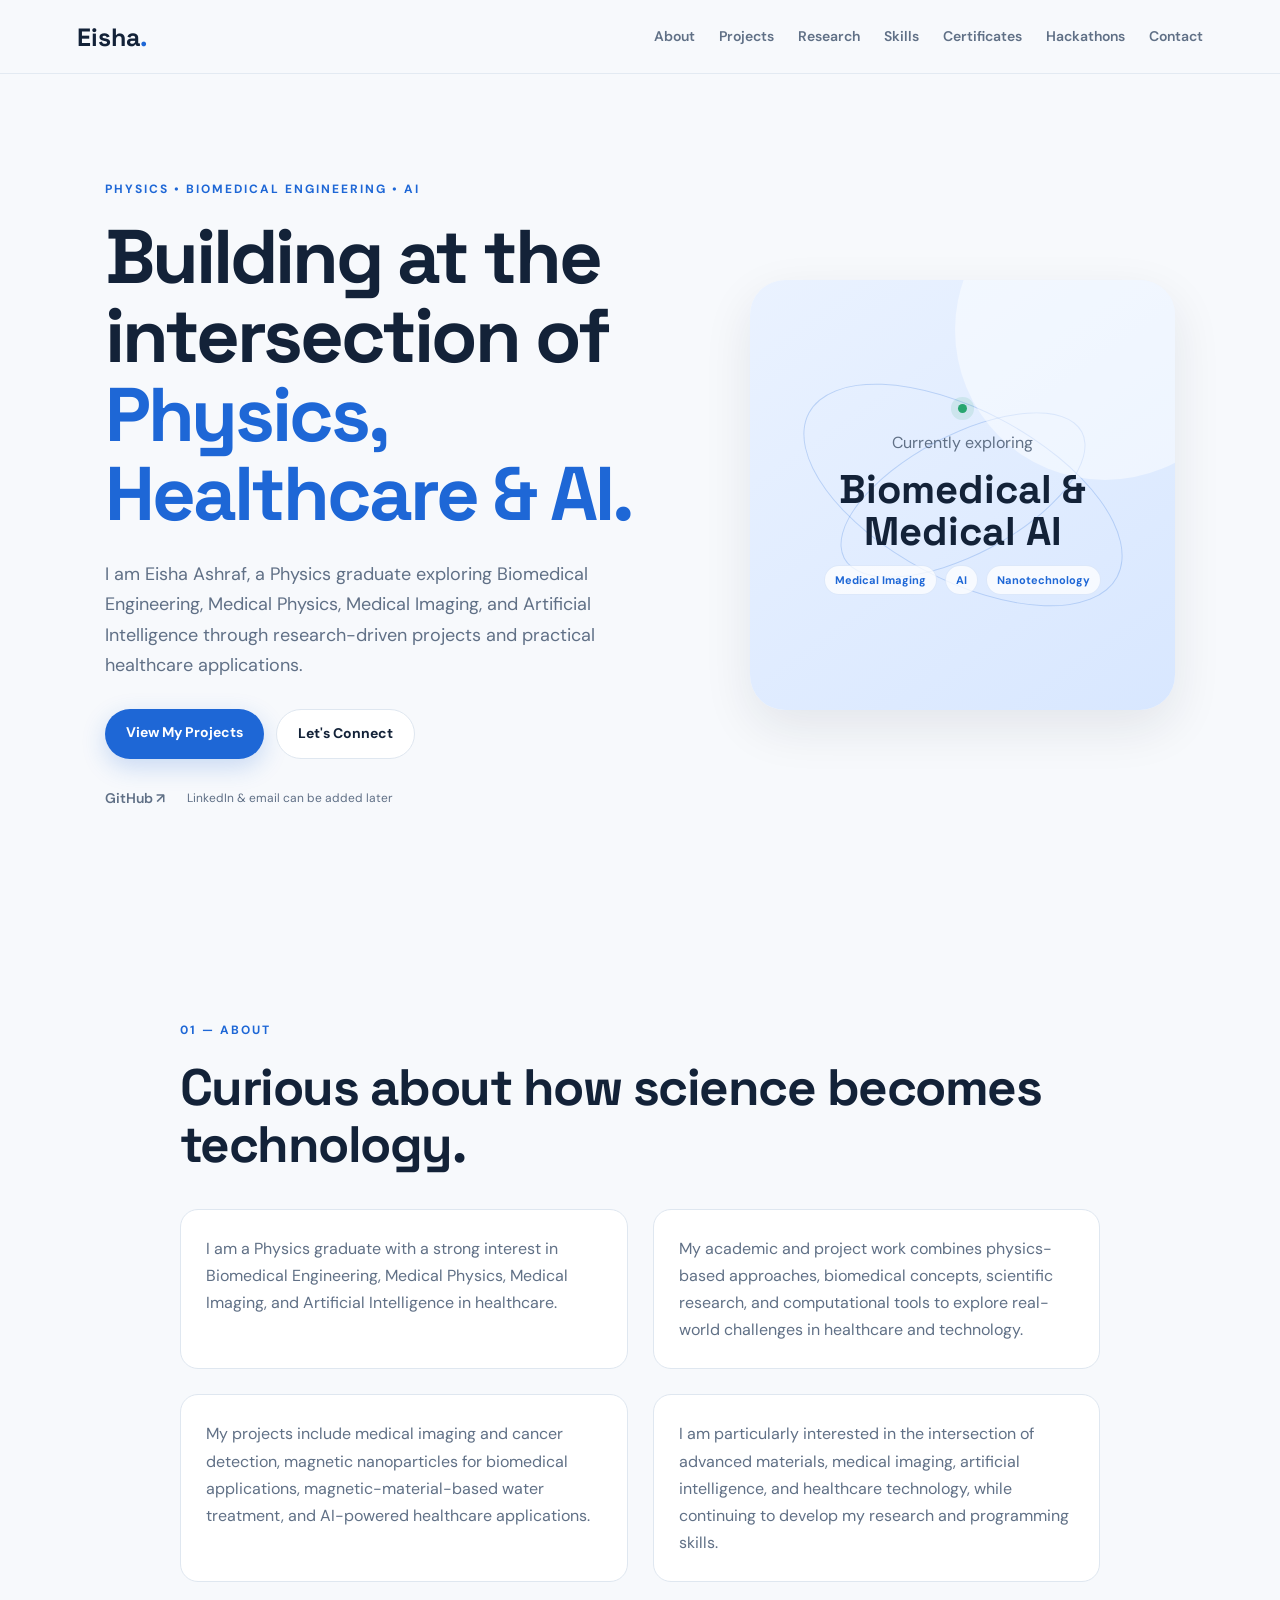
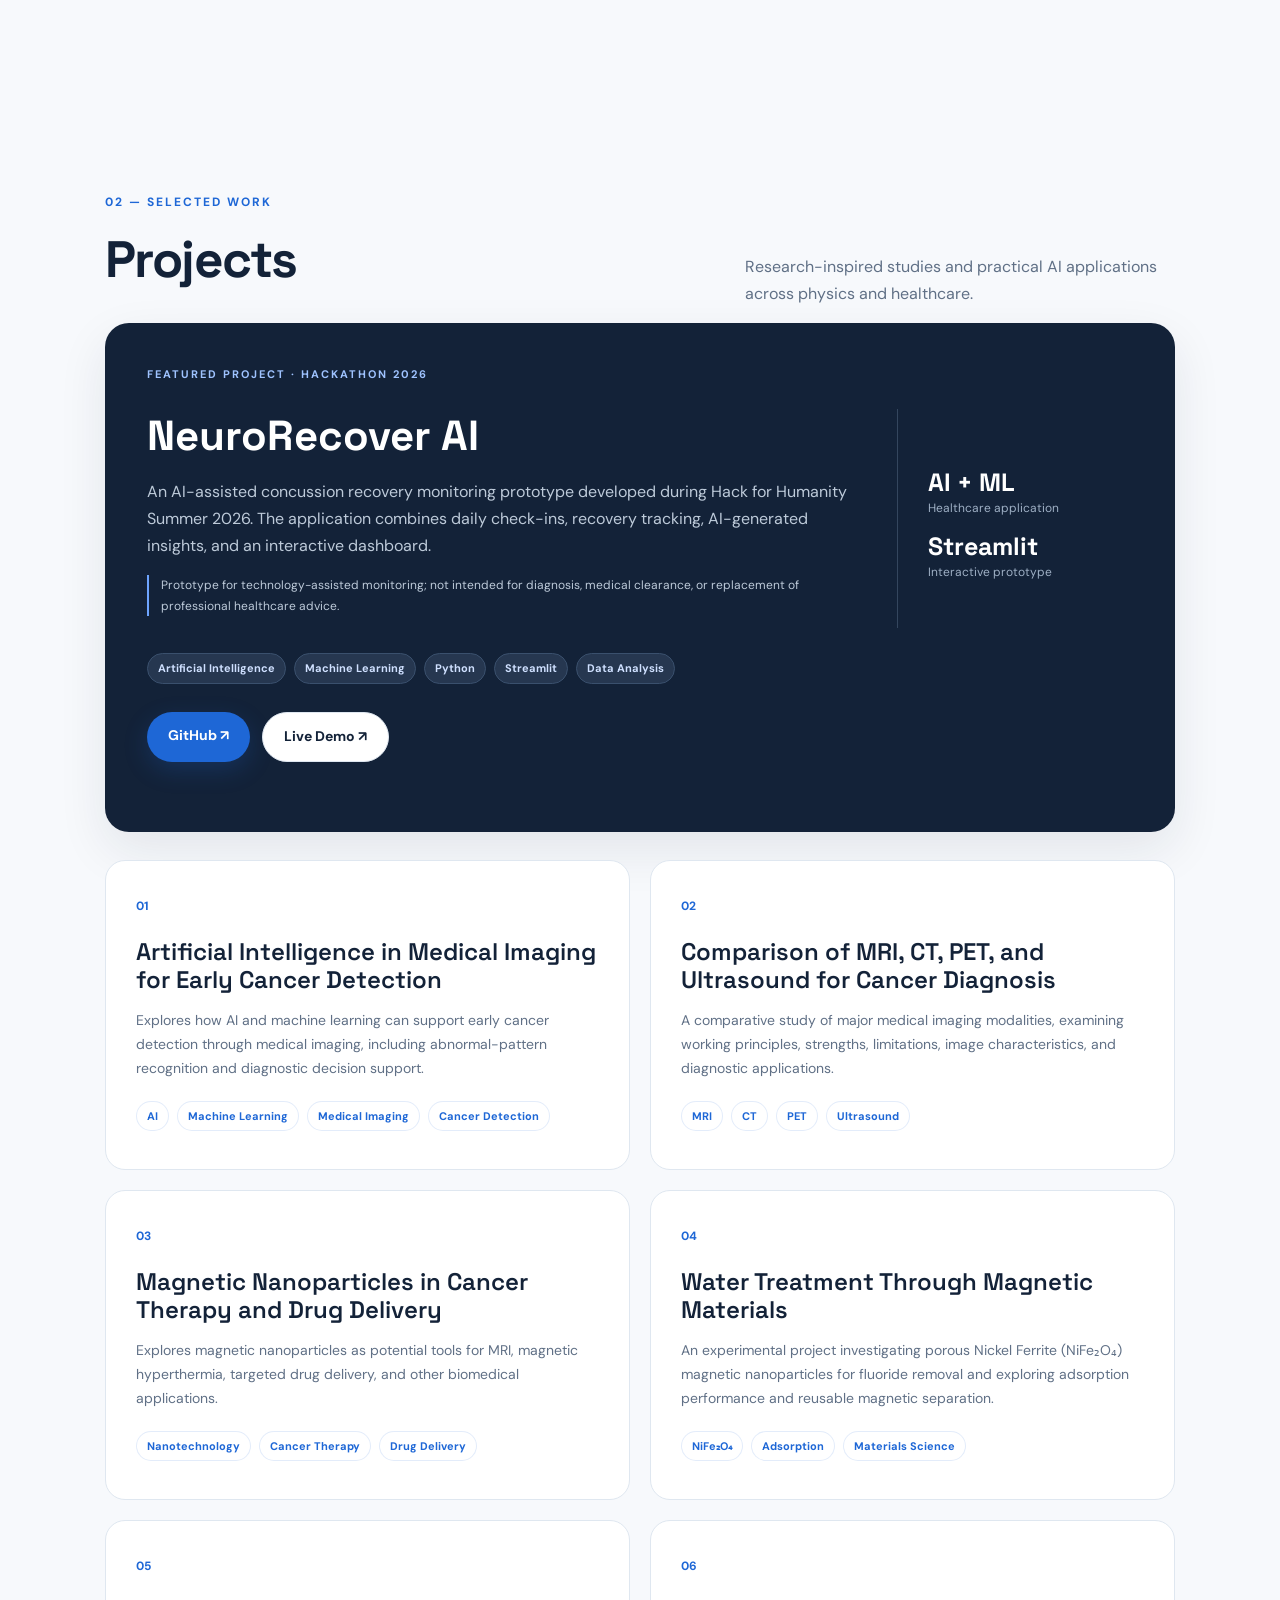
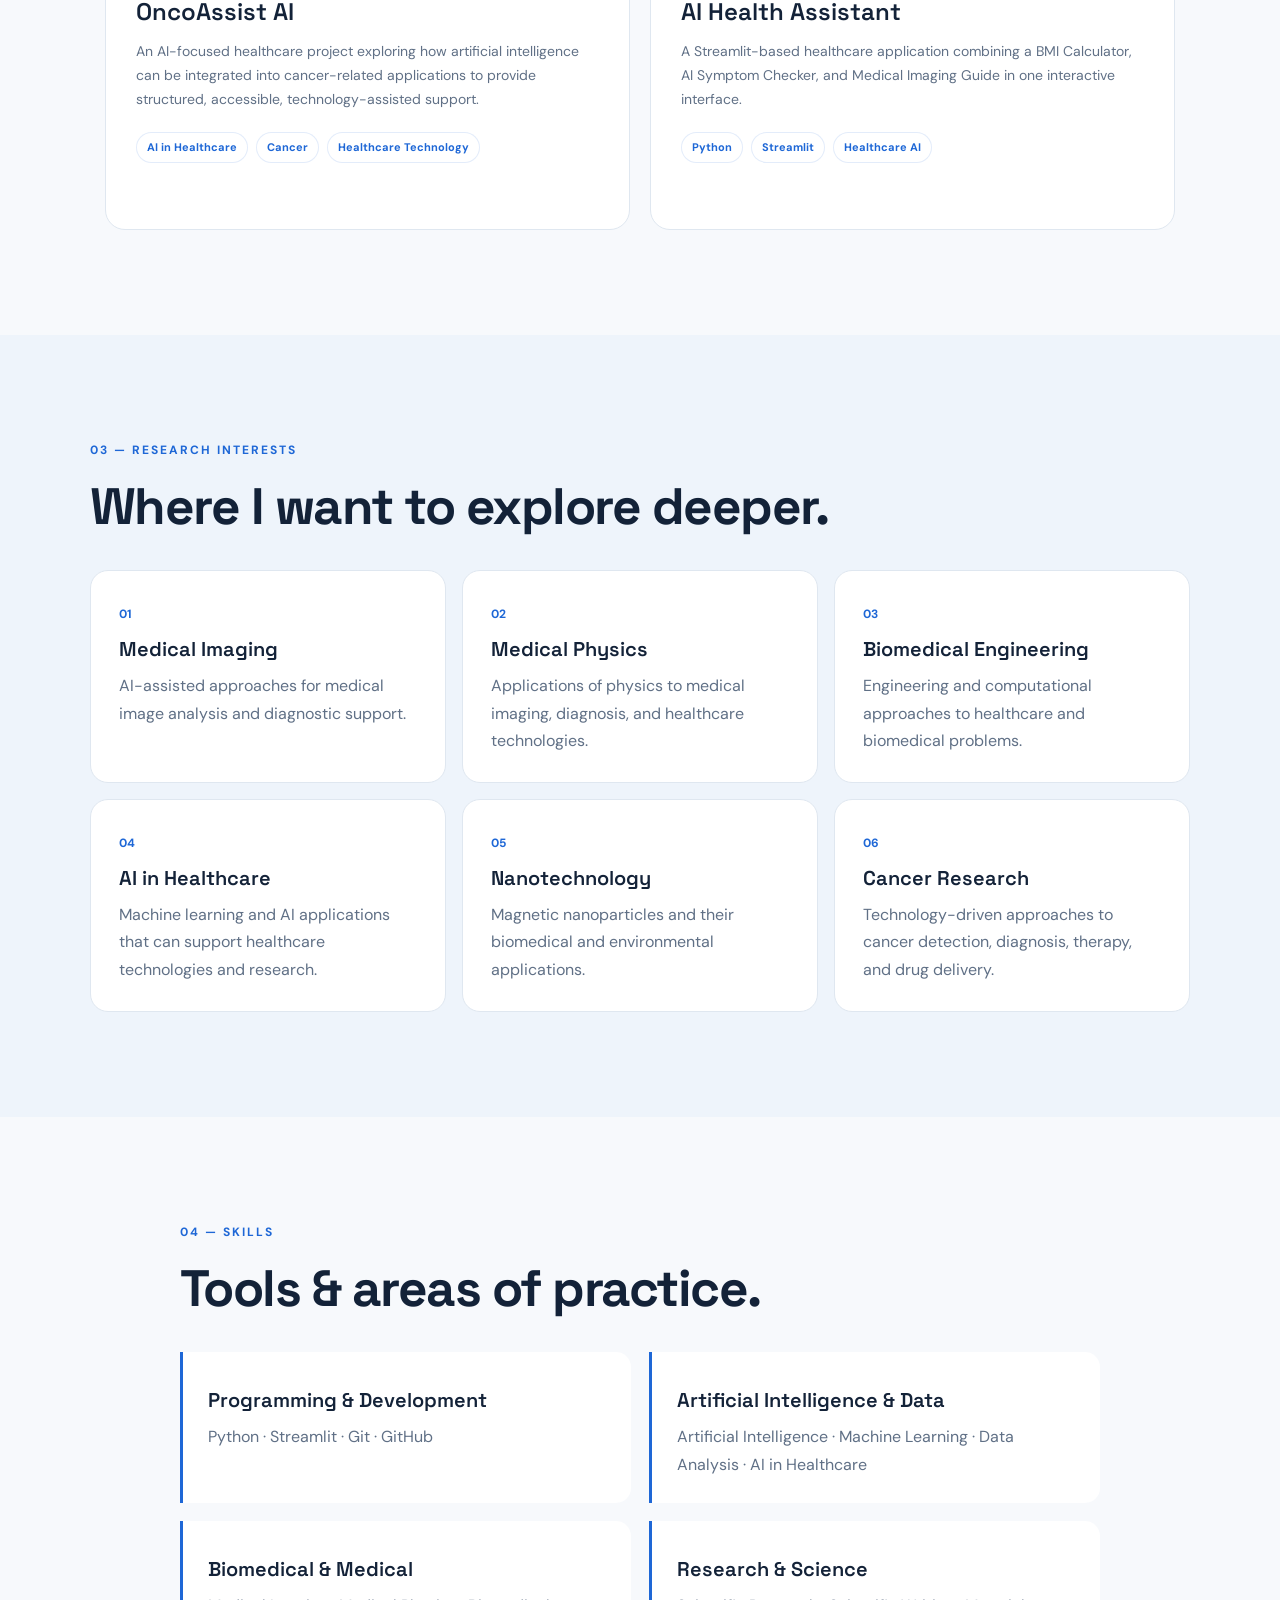
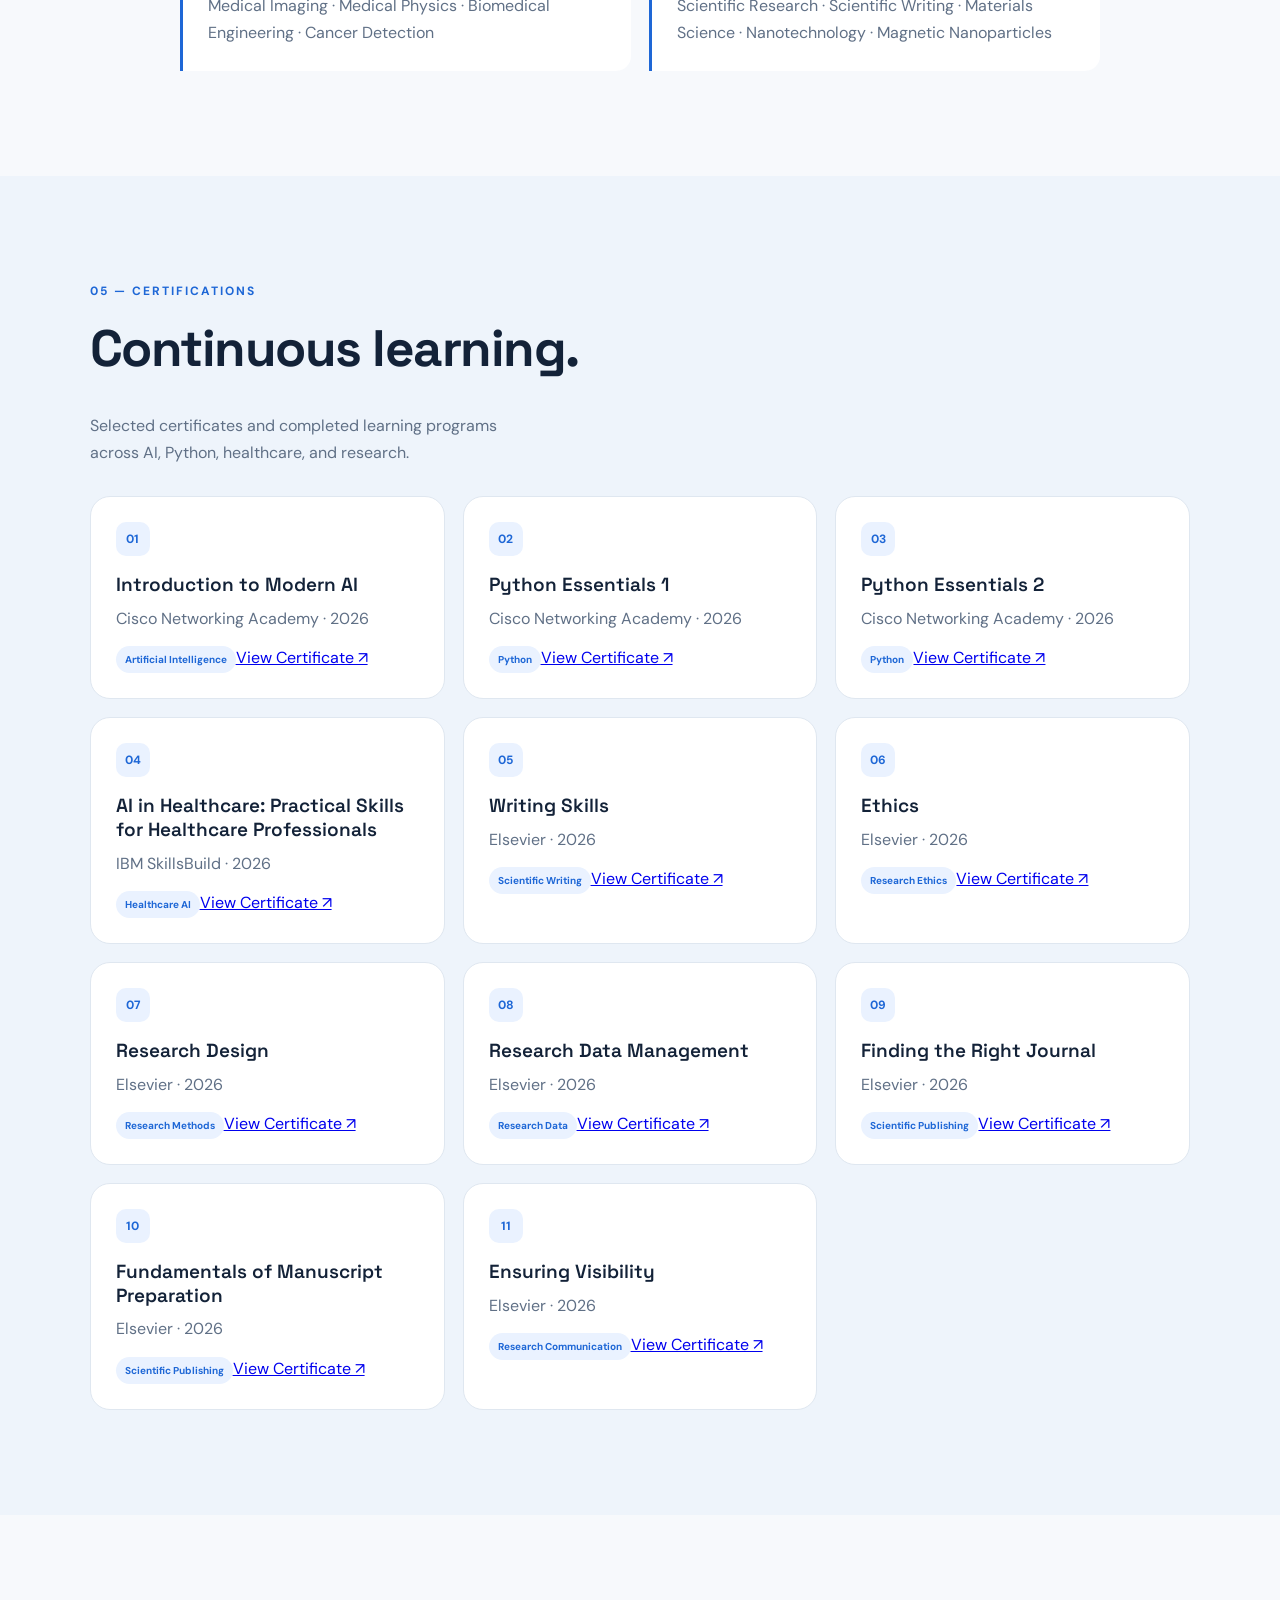
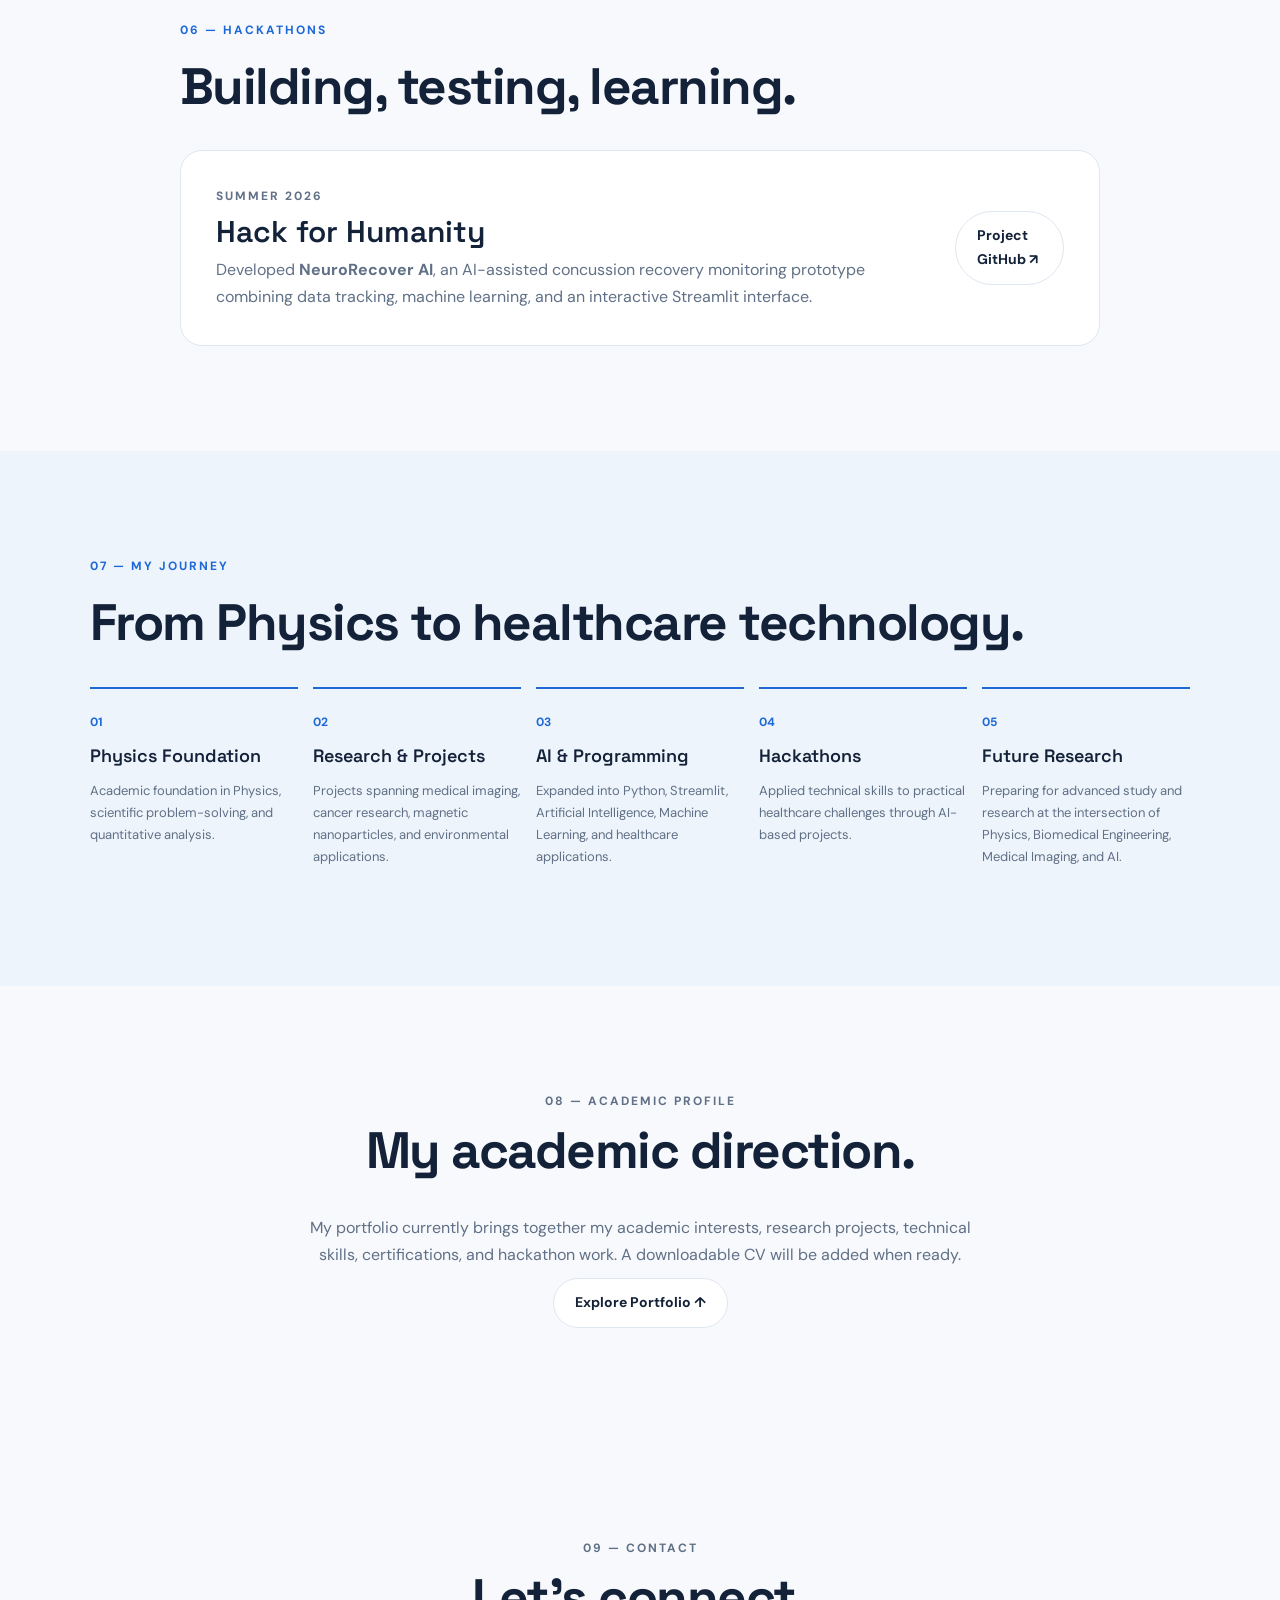
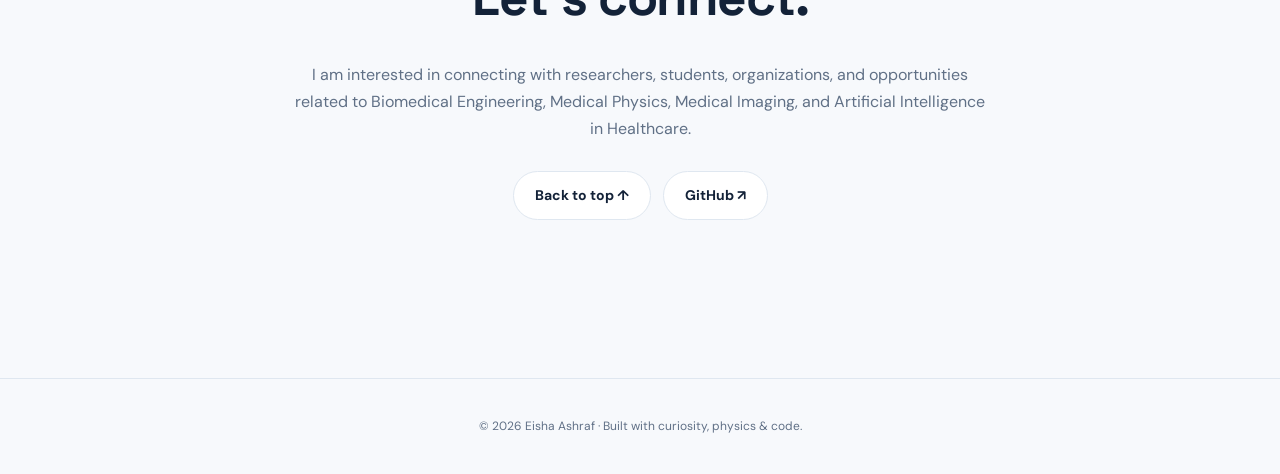
==== index.html @ e18becbf "Connect certificate cards to uploaded files" ====
<!DOCTYPE html>
<html lang="en">
<head>
<meta charset="UTF-8"><meta name="viewport" content="width=device-width, initial-scale=1.0">
<meta name="description" content="Eisha Ashraf — Physics graduate exploring Biomedical Engineering, Medical Physics, Medical Imaging, and Artificial Intelligence in healthcare.">
<meta name="theme-color" content="#132238"><title>Eisha Ashraf | Biomedical & Medical AI Portfolio</title><link rel="stylesheet" href="style.css">
</head>
<body>
<header class="navbar"><a class="logo" href="#home">Eisha<span>.</span></a><button class="menu-toggle" aria-label="Open navigation" aria-expanded="false">☰</button><nav class="nav-links" aria-label="Primary navigation"><a href="#about">About</a><a href="#projects">Projects</a><a href="#research">Research</a><a href="#skills">Skills</a><a href="#certificates">Certificates</a><a href="#hackathons">Hackathons</a><a href="#contact">Contact</a></nav></header>
<main>
<section id="home" class="hero section"><div class="hero-copy"><p class="eyebrow">PHYSICS • BIOMEDICAL ENGINEERING • AI</p><h1>Building at the intersection of <span>Physics, Healthcare & AI.</span></h1><p class="hero-text">I am Eisha Ashraf, a Physics graduate exploring Biomedical Engineering, Medical Physics, Medical Imaging, and Artificial Intelligence through research-driven projects and practical healthcare applications.</p><div class="button-row"><a class="button primary" href="#projects">View My Projects</a><a class="button secondary" href="#contact">Let's Connect</a></div><div class="social-row"><a href="https://github.com/eishaashraf" target="_blank" rel="noopener">GitHub ↗</a><span class="muted-note">LinkedIn & email can be added later</span></div></div><div class="hero-card"><div class="orbital orbital-one"></div><div class="orbital orbital-two"></div><div class="hero-card-content"><span class="status-dot"></span><p>Currently exploring</p><h3>Biomedical &<br>Medical AI</h3><div class="mini-tags"><span>Medical Imaging</span><span>AI</span><span>Nanotechnology</span></div></div></div></section>
<section id="about" class="section narrow-section"><p class="eyebrow">01 — ABOUT</p><h2>Curious about how science becomes technology.</h2><div class="about-grid"><p>I am a Physics graduate with a strong interest in Biomedical Engineering, Medical Physics, Medical Imaging, and Artificial Intelligence in healthcare.</p><p>My academic and project work combines physics-based approaches, biomedical concepts, scientific research, and computational tools to explore real-world challenges in healthcare and technology.</p><p>My projects include medical imaging and cancer detection, magnetic nanoparticles for biomedical applications, magnetic-material-based water treatment, and AI-powered healthcare applications.</p><p>I am particularly interested in the intersection of advanced materials, medical imaging, artificial intelligence, and healthcare technology, while continuing to develop my research and programming skills.</p></div></section>
<section id="projects" class="section"><div class="section-heading"><div><p class="eyebrow">02 — SELECTED WORK</p><h2>Projects</h2></div><p>Research-inspired studies and practical AI applications across physics and healthcare.</p></div>
<article class="featured-project"><div class="featured-label">FEATURED PROJECT · HACKATHON 2026</div><div class="featured-grid"><div><h3>NeuroRecover AI</h3><p>An AI-assisted concussion recovery monitoring prototype developed during Hack for Humanity Summer 2026. The application combines daily check-ins, recovery tracking, AI-generated insights, and an interactive dashboard.</p><p class="disclaimer">Prototype for technology-assisted monitoring; not intended for diagnosis, medical clearance, or replacement of professional healthcare advice.</p></div><div class="feature-stat"><strong>AI + ML</strong><span>Healthcare application</span><strong>Streamlit</strong><span>Interactive prototype</span></div></div><div class="tags"><span>Artificial Intelligence</span><span>Machine Learning</span><span>Python</span><span>Streamlit</span><span>Data Analysis</span></div><div class="button-row"><a class="button primary" href="https://github.com/eishaashraf/NeuroRecover-AI" target="_blank" rel="noopener">GitHub ↗</a><a class="button secondary" href="https://neurorecover-ai-tm23ruowjot5bwmtzcaod6.streamlit.app/" target="_blank" rel="noopener">Live Demo ↗</a></div></article>
<div class="project-grid"><article class="project-card"><span class="project-number">01</span><h3>Artificial Intelligence in Medical Imaging for Early Cancer Detection</h3><p>Explores how AI and machine learning can support early cancer detection through medical imaging, including abnormal-pattern recognition and diagnostic decision support.</p><div class="tags"><span>AI</span><span>Machine Learning</span><span>Medical Imaging</span><span>Cancer Detection</span></div></article><article class="project-card"><span class="project-number">02</span><h3>Comparison of MRI, CT, PET, and Ultrasound for Cancer Diagnosis</h3><p>A comparative study of major medical imaging modalities, examining working principles, strengths, limitations, image characteristics, and diagnostic applications.</p><div class="tags"><span>MRI</span><span>CT</span><span>PET</span><span>Ultrasound</span></div></article><article class="project-card"><span class="project-number">03</span><h3>Magnetic Nanoparticles in Cancer Therapy and Drug Delivery</h3><p>Explores magnetic nanoparticles as potential tools for MRI, magnetic hyperthermia, targeted drug delivery, and other biomedical applications.</p><div class="tags"><span>Nanotechnology</span><span>Cancer Therapy</span><span>Drug Delivery</span></div></article><article class="project-card"><span class="project-number">04</span><h3>Water Treatment Through Magnetic Materials</h3><p>An experimental project investigating porous Nickel Ferrite (NiFe₂O₄) magnetic nanoparticles for fluoride removal and exploring adsorption performance and reusable magnetic separation.</p><div class="tags"><span>NiFe₂O₄</span><span>Adsorption</span><span>Materials Science</span></div></article><article class="project-card"><span class="project-number">05</span><h3>OncoAssist AI</h3><p>An AI-focused healthcare project exploring how artificial intelligence can be integrated into cancer-related applications to provide structured, accessible, technology-assisted support.</p><div class="tags"><span>AI in Healthcare</span><span>Cancer</span><span>Healthcare Technology</span></div></article><article class="project-card"><span class="project-number">06</span><h3>AI Health Assistant</h3><p>A Streamlit-based healthcare application combining a BMI Calculator, AI Symptom Checker, and Medical Imaging Guide in one interactive interface.</p><div class="tags"><span>Python</span><span>Streamlit</span><span>Healthcare AI</span></div></article></div></section>
<section id="research" class="section tinted"><p class="eyebrow">03 — RESEARCH INTERESTS</p><h2>Where I want to explore deeper.</h2><div class="interest-grid"><article><span>01</span><h3>Medical Imaging</h3><p>AI-assisted approaches for medical image analysis and diagnostic support.</p></article><article><span>02</span><h3>Medical Physics</h3><p>Applications of physics to medical imaging, diagnosis, and healthcare technologies.</p></article><article><span>03</span><h3>Biomedical Engineering</h3><p>Engineering and computational approaches to healthcare and biomedical problems.</p></article><article><span>04</span><h3>AI in Healthcare</h3><p>Machine learning and AI applications that can support healthcare technologies and research.</p></article><article><span>05</span><h3>Nanotechnology</h3><p>Magnetic nanoparticles and their biomedical and environmental applications.</p></article><article><span>06</span><h3>Cancer Research</h3><p>Technology-driven approaches to cancer detection, diagnosis, therapy, and drug delivery.</p></article></div></section>
<section id="skills" class="section narrow-section"><p class="eyebrow">04 — SKILLS</p><h2>Tools & areas of practice.</h2><div class="skills-grid"><div><h3>Programming & Development</h3><p>Python · Streamlit · Git · GitHub</p></div><div><h3>Artificial Intelligence & Data</h3><p>Artificial Intelligence · Machine Learning · Data Analysis · AI in Healthcare</p></div><div><h3>Biomedical & Medical</h3><p>Medical Imaging · Medical Physics · Biomedical Engineering · Cancer Detection</p></div><div><h3>Research & Science</h3><p>Scientific Research · Scientific Writing · Materials Science · Nanotechnology · Magnetic Nanoparticles</p></div></div></section>
<section id="certificates" class="section tinted"><p class="eyebrow">05 — CERTIFICATIONS</p><h2>Continuous learning.</h2><p class="section-intro">Selected certificates and completed learning programs across AI, Python, healthcare, and research.</p><div class="certificate-grid">
<article class="certificate-card"><span>01</span><h3>Introduction to Modern AI</h3><p>Cisco Networking Academy · 2026</p><small>Artificial Intelligence</small><a href="assets/certificates/assets/Introduction_to_Modern_AI_certificate_eisha-ashraf86-gmail-com_1ac4b35b-424c-43c1-b8c2-8f8c6375bed8.pdf" target="_blank" rel="noopener">View Certificate ↗</a></article>
<article class="certificate-card"><span>02</span><h3>Python Essentials 1</h3><p>Cisco Networking Academy · 2026</p><small>Python</small><a href="assets/certificates/assets/Python_Essentials_1_certificate_eisha-ashraf86-gmail-com_176e4cef-7fd2-40ce-9b94-4b902374708e.pdf" target="_blank" rel="noopener">View Certificate ↗</a></article>
<article class="certificate-card"><span>03</span><h3>Python Essentials 2</h3><p>Cisco Networking Academy · 2026</p><small>Python</small><a href="assets/certificates/assets/Python_Essentials_2_certificate_eisha-ashraf86-gmail-com_858a5238-162e-4578-baeb-36b8ed1f0649.pdf" target="_blank" rel="noopener">View Certificate ↗</a></article>
<article class="certificate-card"><span>04</span><h3>AI in Healthcare: Practical Skills for Healthcare Professionals</h3><p>IBM SkillsBuild · 2026</p><small>Healthcare AI</small><a href="assets/certificates/assets/Completion%20Certificate%20_%20SkillsBuild.pdf" target="_blank" rel="noopener">View Certificate ↗</a></article>
<article class="certificate-card"><span>05</span><h3>Writing Skills</h3><p>Elsevier · 2026</p><small>Scientific Writing</small><a href="assets/certificates/assets/writing-skills-certificate.pdf" target="_blank" rel="noopener">View Certificate ↗</a></article>
<article class="certificate-card"><span>06</span><h3>Ethics</h3><p>Elsevier · 2026</p><small>Research Ethics</small><a href="assets/certificates/assets/ethics-certificate.pdf" target="_blank" rel="noopener">View Certificate ↗</a></article>
<article class="certificate-card"><span>07</span><h3>Research Design</h3><p>Elsevier · 2026</p><small>Research Methods</small><a href="assets/certificates/assets/research-design-certificate.pdf" target="_blank" rel="noopener">View Certificate ↗</a></article>
<article class="certificate-card"><span>08</span><h3>Research Data Management</h3><p>Elsevier · 2026</p><small>Research Data</small><a href="assets/certificates/assets/research-data-management-certificate.pdf" target="_blank" rel="noopener">View Certificate ↗</a></article>
<article class="certificate-card"><span>09</span><h3>Finding the Right Journal</h3><p>Elsevier · 2026</p><small>Scientific Publishing</small><a href="assets/certificates/assets/finding-right-journal-certificate.pdf" target="_blank" rel="noopener">View Certificate ↗</a></article>
<article class="certificate-card"><span>10</span><h3>Fundamentals of Manuscript Preparation</h3><p>Elsevier · 2026</p><small>Scientific Publishing</small><a href="assets/certificates/assets/fundamentals-manuscript-preparation-certificate%20(1).pdf" target="_blank" rel="noopener">View Certificate ↗</a></article>
<article class="certificate-card"><span>11</span><h3>Ensuring Visibility</h3><p>Elsevier · 2026</p><small>Research Communication</small><a href="assets/certificates/assets/ensuring-visibility-certificate.pdf" target="_blank" rel="noopener">View Certificate ↗</a></article>
</div></section>
<section id="hackathons" class="section narrow-section"><p class="eyebrow">06 — HACKATHONS</p><h2>Building, testing, learning.</h2><article class="hackathon-card"><div><p class="eyebrow">SUMMER 2026</p><h3>Hack for Humanity</h3><p>Developed <strong>NeuroRecover AI</strong>, an AI-assisted concussion recovery monitoring prototype combining data tracking, machine learning, and an interactive Streamlit interface.</p></div><a class="button secondary" href="https://github.com/eishaashraf/NeuroRecover-AI" target="_blank" rel="noopener">Project GitHub ↗</a></article></section>
<section id="journey" class="section tinted"><p class="eyebrow">07 — MY JOURNEY</p><h2>From Physics to healthcare technology.</h2><div class="timeline"><div><span>01</span><h3>Physics Foundation</h3><p>Academic foundation in Physics, scientific problem-solving, and quantitative analysis.</p></div><div><span>02</span><h3>Research & Projects</h3><p>Projects spanning medical imaging, cancer research, magnetic nanoparticles, and environmental applications.</p></div><div><span>03</span><h3>AI & Programming</h3><p>Expanded into Python, Streamlit, Artificial Intelligence, Machine Learning, and healthcare applications.</p></div><div><span>04</span><h3>Hackathons</h3><p>Applied technical skills to practical healthcare challenges through AI-based projects.</p></div><div><span>05</span><h3>Future Research</h3><p>Preparing for advanced study and research at the intersection of Physics, Biomedical Engineering, Medical Imaging, and AI.</p></div></div></section>
<section id="cv" class="section cv-section"><p class="eyebrow">08 — ACADEMIC PROFILE</p><h2>My academic direction.</h2><p>My portfolio currently brings together my academic interests, research projects, technical skills, certifications, and hackathon work. A downloadable CV will be added when ready.</p><a class="button secondary" href="#about">Explore Portfolio ↑</a></section>
<section id="contact" class="section contact-section"><p class="eyebrow">09 — CONTACT</p><h2>Let's connect.</h2><p>I am interested in connecting with researchers, students, organizations, and opportunities related to Biomedical Engineering, Medical Physics, Medical Imaging, and Artificial Intelligence in Healthcare.</p><div class="button-row"><a class="button secondary" href="#home">Back to top ↑</a><a class="button secondary" href="https://github.com/eishaashraf" target="_blank" rel="noopener">GitHub ↗</a></div></section>
</main><footer><p>© <span id="year">2026</span> Eisha Ashraf · Built with curiosity, physics & code.</p></footer><script src="script.js"></script>
</body></html>
---- style.css ----
@import url('https://fonts.googleapis.com/css2?family=DM+Sans:wght@400;500;600;700&family=Space+Grotesk:wght@400;500;600;700&display=swap');
:root{--bg:#f7f9fc;--surface:#fff;--ink:#132238;--muted:#607086;--line:#dfe7f0;--accent:#1e67d6;--accent-soft:#eaf2ff;--shadow:0 18px 50px rgba(19,34,56,.09);--radius:24px}*{box-sizing:border-box;scroll-behavior:smooth}html{scroll-padding-top:90px}body{margin:0;background:var(--bg);color:var(--ink);font-family:'DM Sans',sans-serif;line-height:1.7}.navbar{position:sticky;top:0;z-index:10;height:74px;display:flex;align-items:center;justify-content:space-between;padding:0 6%;background:rgba(247,249,252,.92);backdrop-filter:blur(14px);border-bottom:1px solid rgba(223,231,240,.8)}.logo{font:700 25px 'Space Grotesk',sans-serif;color:var(--ink);text-decoration:none}.logo span{color:var(--accent)}.nav-links{display:flex;gap:24px}.nav-links a,.social-row a{color:var(--muted);text-decoration:none;font-weight:600;font-size:14px;transition:.2s}.nav-links a:hover,.nav-links a.active,.social-row a:hover{color:var(--accent)}.menu-toggle{display:none;border:0;background:none;font-size:25px;color:var(--ink);cursor:pointer}.section{padding:105px 7%;max-width:1250px;margin:auto}.hero{min-height:calc(100vh - 74px);display:grid;grid-template-columns:1.15fr .85fr;gap:70px;align-items:center}.eyebrow{font-size:12px;letter-spacing:2px;font-weight:700;color:var(--accent);margin:0 0 18px}.hero h1{font:700 clamp(45px,6vw,76px)/1.04 'Space Grotesk',sans-serif;letter-spacing:-3px;margin:0 0 25px}.hero h1 span{color:var(--accent)}.hero-text{font-size:18px;color:var(--muted);max-width:720px}.button-row{display:flex;flex-wrap:wrap;gap:12px;margin:28px 0}.button{display:inline-block;text-decoration:none;border-radius:999px;padding:12px 21px;font-weight:700;font-size:14px;transition:.2s}.button:hover{transform:translateY(-2px)}.primary{background:var(--accent);color:#fff;box-shadow:0 8px 25px rgba(30,103,214,.22)}.secondary{border:1px solid var(--line);background:var(--surface);color:var(--ink)}.social-row{display:flex;gap:22px;margin-top:20px;align-items:center}.muted-note{font-size:12px;color:var(--muted)}.hero-card{height:430px;border-radius:35px;background:linear-gradient(145deg,#eaf2ff,#d8e7ff);position:relative;overflow:hidden;box-shadow:var(--shadow);display:flex;align-items:center;justify-content:center}.hero-card:after{content:'';position:absolute;width:300px;height:300px;border-radius:50%;background:rgba(255,255,255,.48);top:-100px;right:-80px}.orbital{position:absolute;border:1px solid rgba(30,103,214,.22);border-radius:50%;width:350px;height:170px;transform:rotate(-28deg)}.orbital-one{transform:rotate(28deg)}.orbital-two{width:270px;height:120px}.hero-card-content{position:relative;z-index:2;text-align:center}.hero-card-content p{color:var(--muted);margin:8px}.hero-card-content h3{font:700 40px/1.05 'Space Grotesk';margin:12px}.status-dot{display:inline-block;width:9px;height:9px;border-radius:50%;background:#27a66f;box-shadow:0 0 0 7px rgba(39,166,111,.12)}.mini-tags,.tags{display:flex;flex-wrap:wrap;gap:8px;justify-content:center}.mini-tags span,.tags span{background:rgba(255,255,255,.75);border:1px solid rgba(30,103,214,.12);border-radius:999px;padding:5px 10px;font-size:11px;color:var(--accent);font-weight:700}.narrow-section{max-width:1100px}.section h2{font:700 clamp(34px,4vw,53px)/1.12 'Space Grotesk';letter-spacing:-1.5px;margin:0 0 35px}.about-grid{display:grid;grid-template-columns:1fr 1fr;gap:25px}.about-grid p{margin:0;padding:25px;background:var(--surface);border:1px solid var(--line);border-radius:18px;color:var(--muted)}.tinted{max-width:none;background:#eef4fb}.section-heading{display:flex;justify-content:space-between;align-items:end;gap:30px}.section-heading>p,.section-intro{max-width:430px;color:var(--muted)}.featured-project{background:var(--ink);color:#fff;border-radius:var(--radius);padding:42px;box-shadow:var(--shadow);margin-bottom:28px}.featured-label{font-size:11px;letter-spacing:2px;color:#9fc3ff;font-weight:700;margin-bottom:25px}.featured-grid{display:grid;grid-template-columns:1.5fr .5fr;gap:40px}.featured-project h3{font:700 42px 'Space Grotesk';margin:0 0 14px}.featured-project p{color:#bdcad9}.featured-project .disclaimer{font-size:12px;border-left:2px solid #6da4ff;padding-left:12px}.feature-stat{display:grid;align-content:center;border-left:1px solid #34465e;padding-left:30px}.feature-stat strong{font:700 25px 'Space Grotesk';color:#fff;margin-top:12px}.feature-stat span{font-size:12px;color:#9eafc4}.featured-project .tags{justify-content:flex-start;margin:25px 0}.featured-project .tags span{background:#263750;border-color:#3a506d;color:#cfe0ff}.featured-project .secondary{background:#fff}.project-grid{display:grid;grid-template-columns:repeat(2,1fr);gap:20px}.project-card{position:relative;background:var(--surface);border:1px solid var(--line);border-radius:20px;padding:30px;min-height:310px;transition:.25s;opacity:0;transform:translateY(16px)}.project-card.visible{opacity:1;transform:translateY(0)}.project-card:hover{transform:translateY(-5px);box-shadow:var(--shadow)}.project-number{font-size:12px;color:var(--accent);font-weight:700}.project-card h3{font:600 24px/1.2 'Space Grotesk';margin:20px 0 12px}.project-card p{color:var(--muted);font-size:14px}.project-card .tags{justify-content:flex-start;margin-top:20px}.interest-grid{display:grid;grid-template-columns:repeat(3,1fr);gap:16px}.interest-grid article{padding:28px;background:var(--surface);border:1px solid var(--line);border-radius:18px;opacity:0;transform:translateY(16px);transition:.35s}.interest-grid article.visible{opacity:1;transform:translateY(0)}.interest-grid span{color:var(--accent);font-weight:700;font-size:12px}.interest-grid h3,.skills-grid h3{font:600 20px 'Space Grotesk';margin:10px 0}.interest-grid p,.skills-grid p,.certificate-card p,.hackathon-card p,.cv-section p,.contact-section p{color:var(--muted);margin:0}.skills-grid{display:grid;grid-template-columns:1fr 1fr;gap:18px}.skills-grid div{padding:25px;border-left:3px solid var(--accent);background:var(--surface);border-radius:0 15px 15px 0;opacity:0;transform:translateY(16px);transition:.35s}.skills-grid div.visible{opacity:1;transform:translateY(0)}.certificate-grid{display:grid;grid-template-columns:repeat(3,1fr);gap:18px;margin-top:30px}.certificate-card{background:var(--surface);border:1px solid var(--line);border-radius:20px;padding:25px;min-height:190px;transition:.25s}.certificate-card:hover{transform:translateY(-4px);box-shadow:var(--shadow);border-color:#bfd3ef}.certificate-card>span{display:inline-flex;width:34px;height:34px;align-items:center;justify-content:center;border-radius:10px;background:var(--accent-soft);color:var(--accent);font-weight:700;font-size:12px}.certificate-card h3{font:600 19px/1.25 'Space Grotesk';margin:17px 0 8px}.certificate-card small{display:inline-block;margin-top:14px;padding:5px 9px;border-radius:999px;background:var(--accent-soft);color:var(--accent);font-size:10px;font-weight:700}.small-note{color:var(--muted);font-size:13px;margin-top:15px}.hackathon-card{display:flex;justify-content:space-between;align-items:center;gap:30px;background:var(--surface);border:1px solid var(--line);padding:35px;border-radius:22px}.hackathon-card h3{font:600 30px 'Space Grotesk';margin:5px 0}.timeline{display:grid;grid-template-columns:repeat(5,1fr);gap:15px}.timeline div{border-top:2px solid var(--accent);padding-top:18px;opacity:0;transform:translateY(16px);transition:.35s}.timeline div.visible{opacity:1;transform:translateY(0)}.timeline span{font-size:12px;color:var(--accent);font-weight:700}.timeline h3{font:600 18px 'Space Grotesk';margin:10px 0}.timeline p{font-size:13px;color:var(--muted)}.cv-section,.contact-section{text-align:center;max-width:900px}.cv-section p,.contact-section p{max-width:700px;margin:0 auto 10px}.contact-section{padding-bottom:130px}.contact-section .button-row{justify-content:center}footer{text-align:center;padding:25px;color:var(--muted);font-size:12px;border-top:1px solid var(--line)}
@media(max-width:850px){.navbar{padding:0 5%}.menu-toggle{display:block}.nav-links{display:none;position:absolute;top:74px;left:0;right:0;background:var(--surface);padding:20px 5%;border-bottom:1px solid var(--line);flex-direction:column;gap:15px}.nav-links.open{display:flex}.section{padding:75px 6%}.hero{grid-template-columns:1fr;gap:35px}.hero-card{height:330px}.about-grid,.project-grid,.skills-grid,.certificate-grid{grid-template-columns:1fr}.interest-grid{grid-template-columns:1fr 1fr}.featured-grid{grid-template-columns:1fr}.feature-stat{border-left:0;border-top:1px solid #34465e;padding:20px 0 0}.section-heading{display:block}.timeline{grid-template-columns:1fr 1fr}.hackathon-card{align-items:flex-start;flex-direction:column}}@media(max-width:520px){.hero h1{letter-spacing:-2px}.interest-grid,.timeline{grid-template-columns:1fr}.featured-project{padding:28px 22px}.featured-project h3{font-size:34px}.certificate-grid{grid-template-columns:1fr}}
@media(prefers-reduced-motion:reduce){*{scroll-behavior:auto!important;transition:none!important}.project-card,.interest-grid article,.skills-grid div,.timeline div{opacity:1;transform:none}}
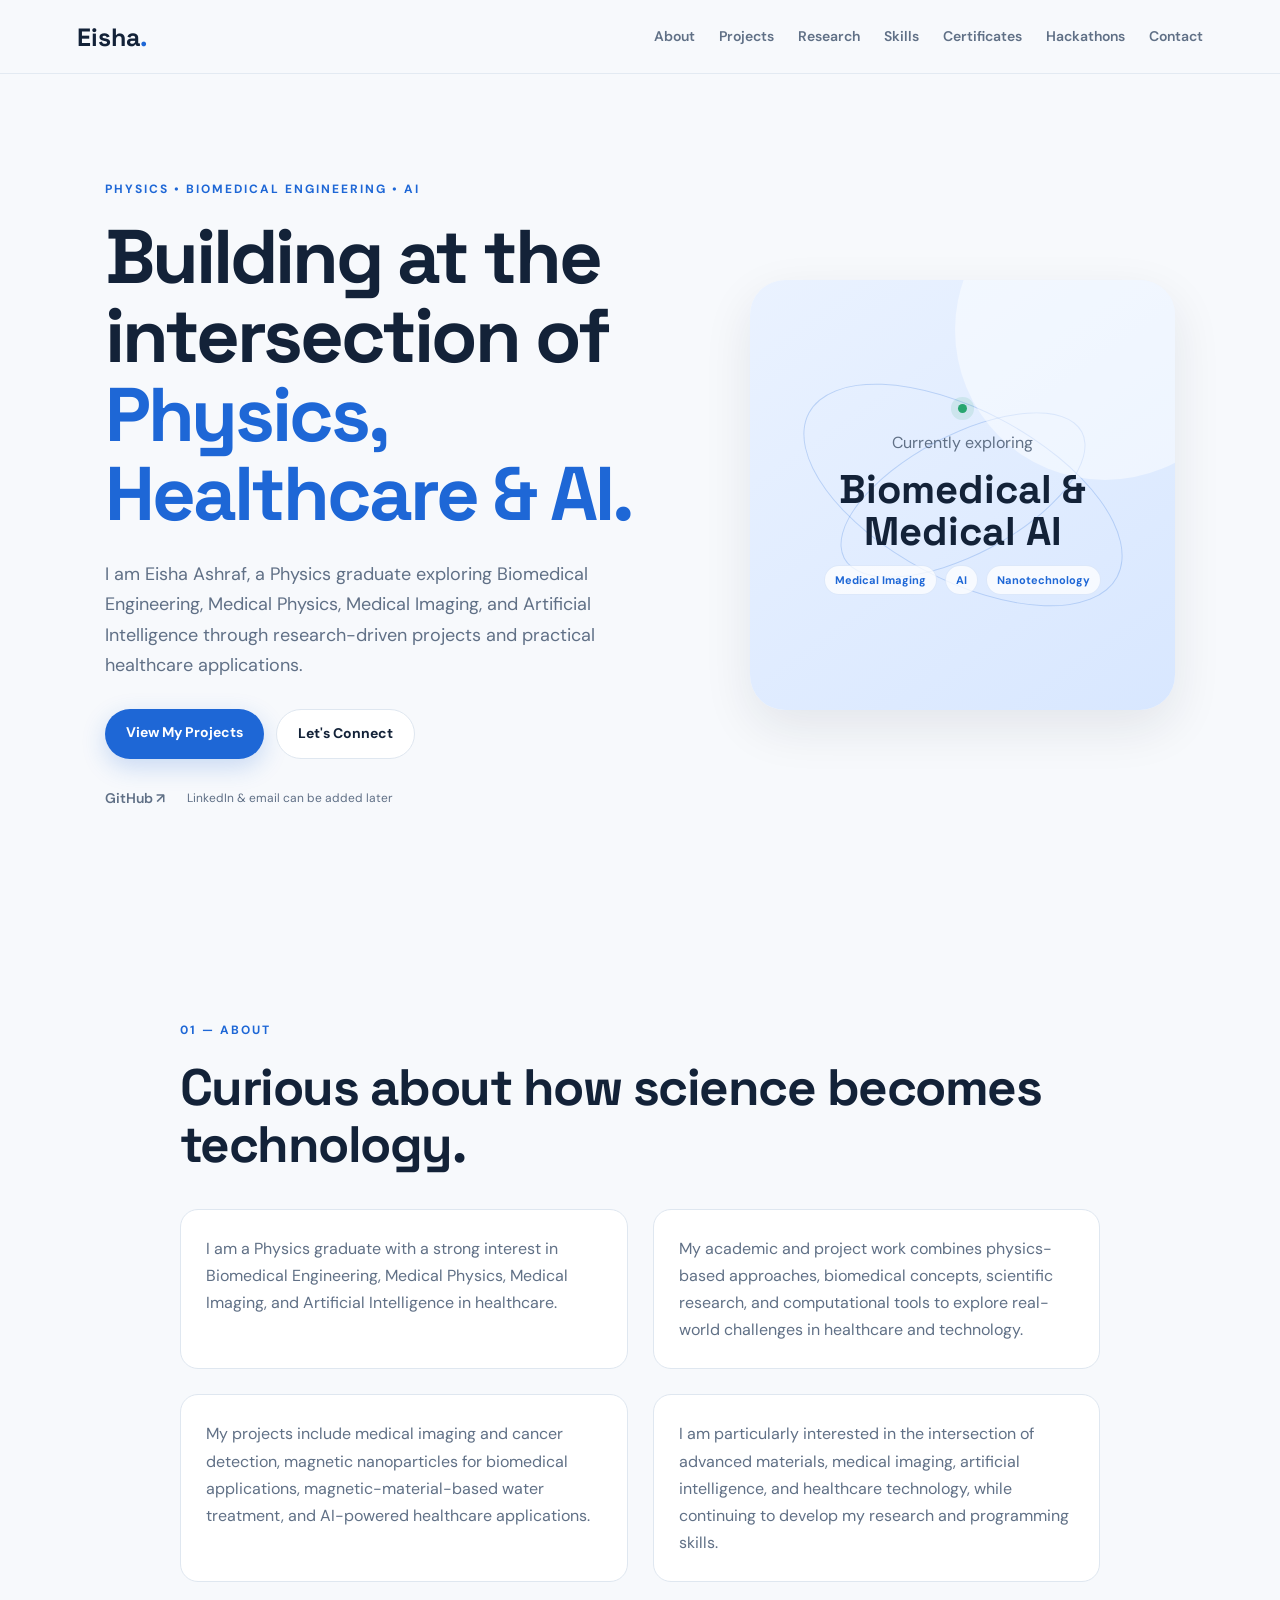
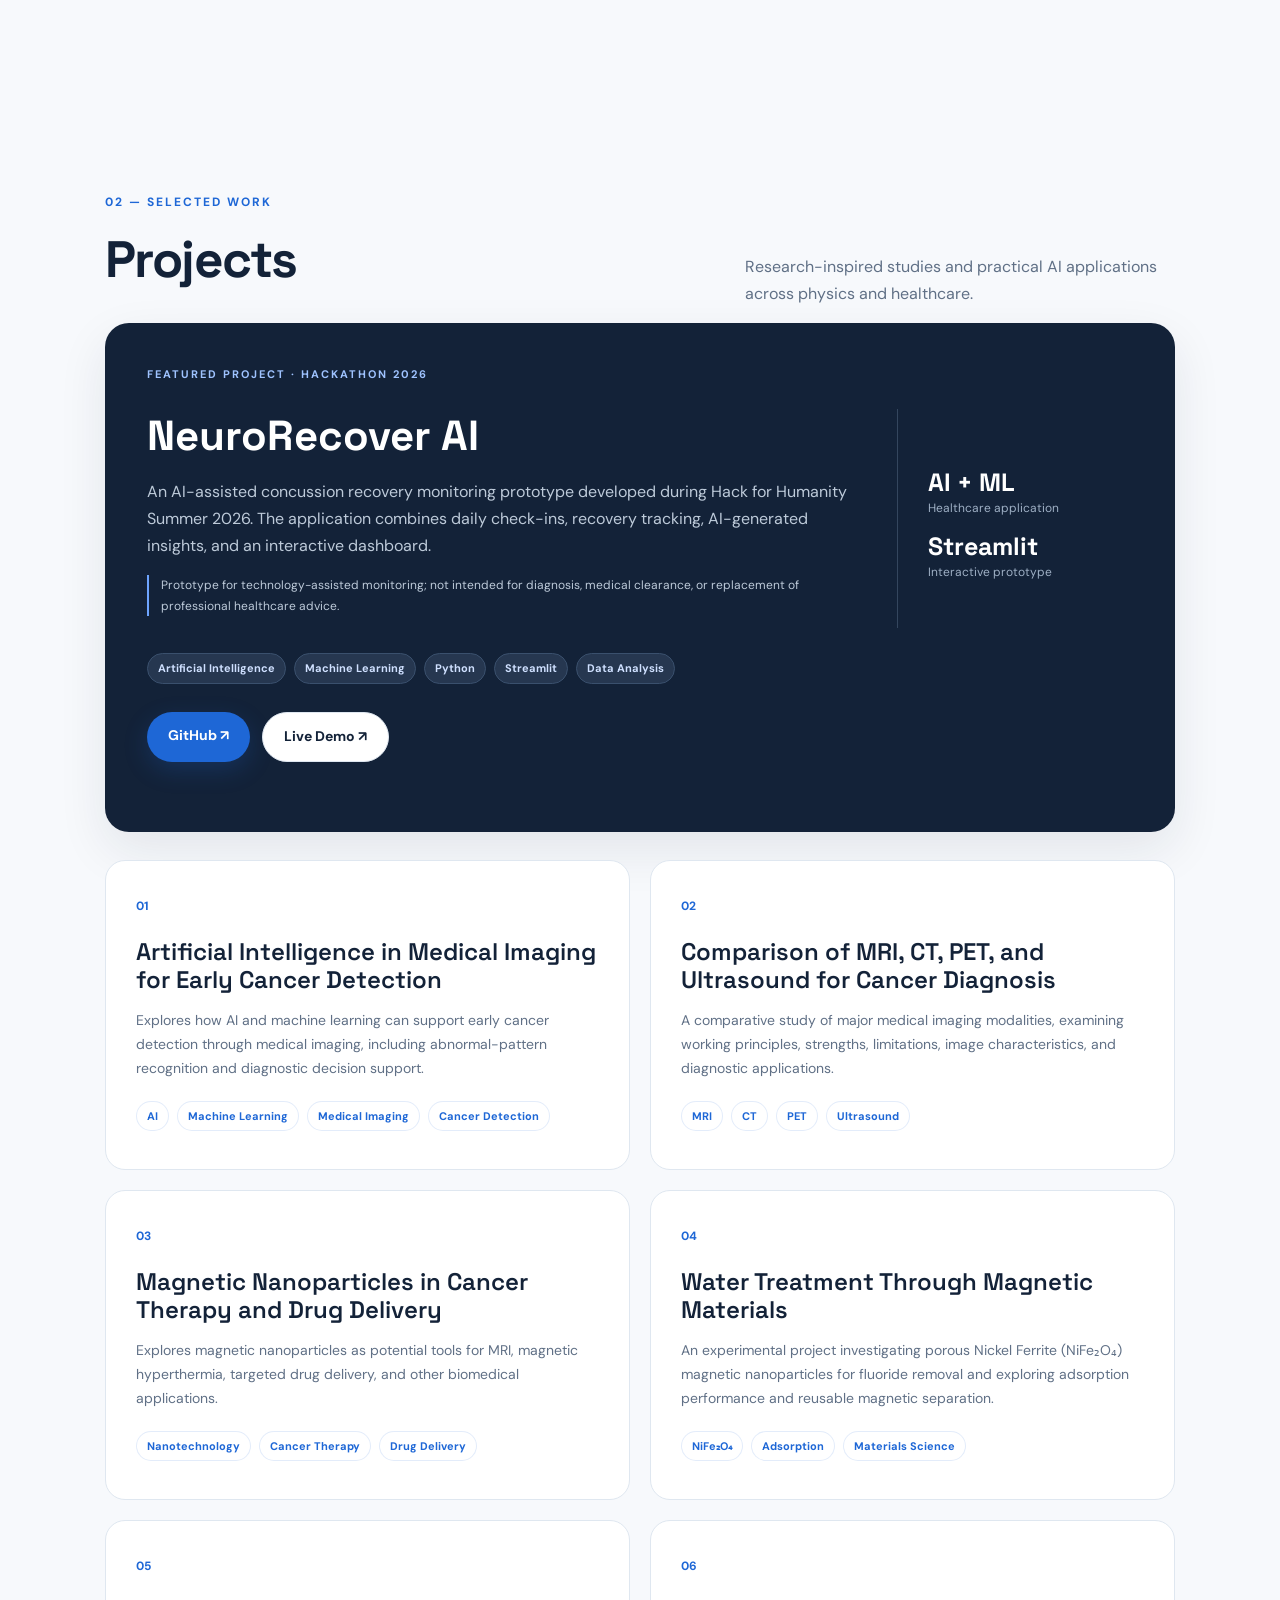
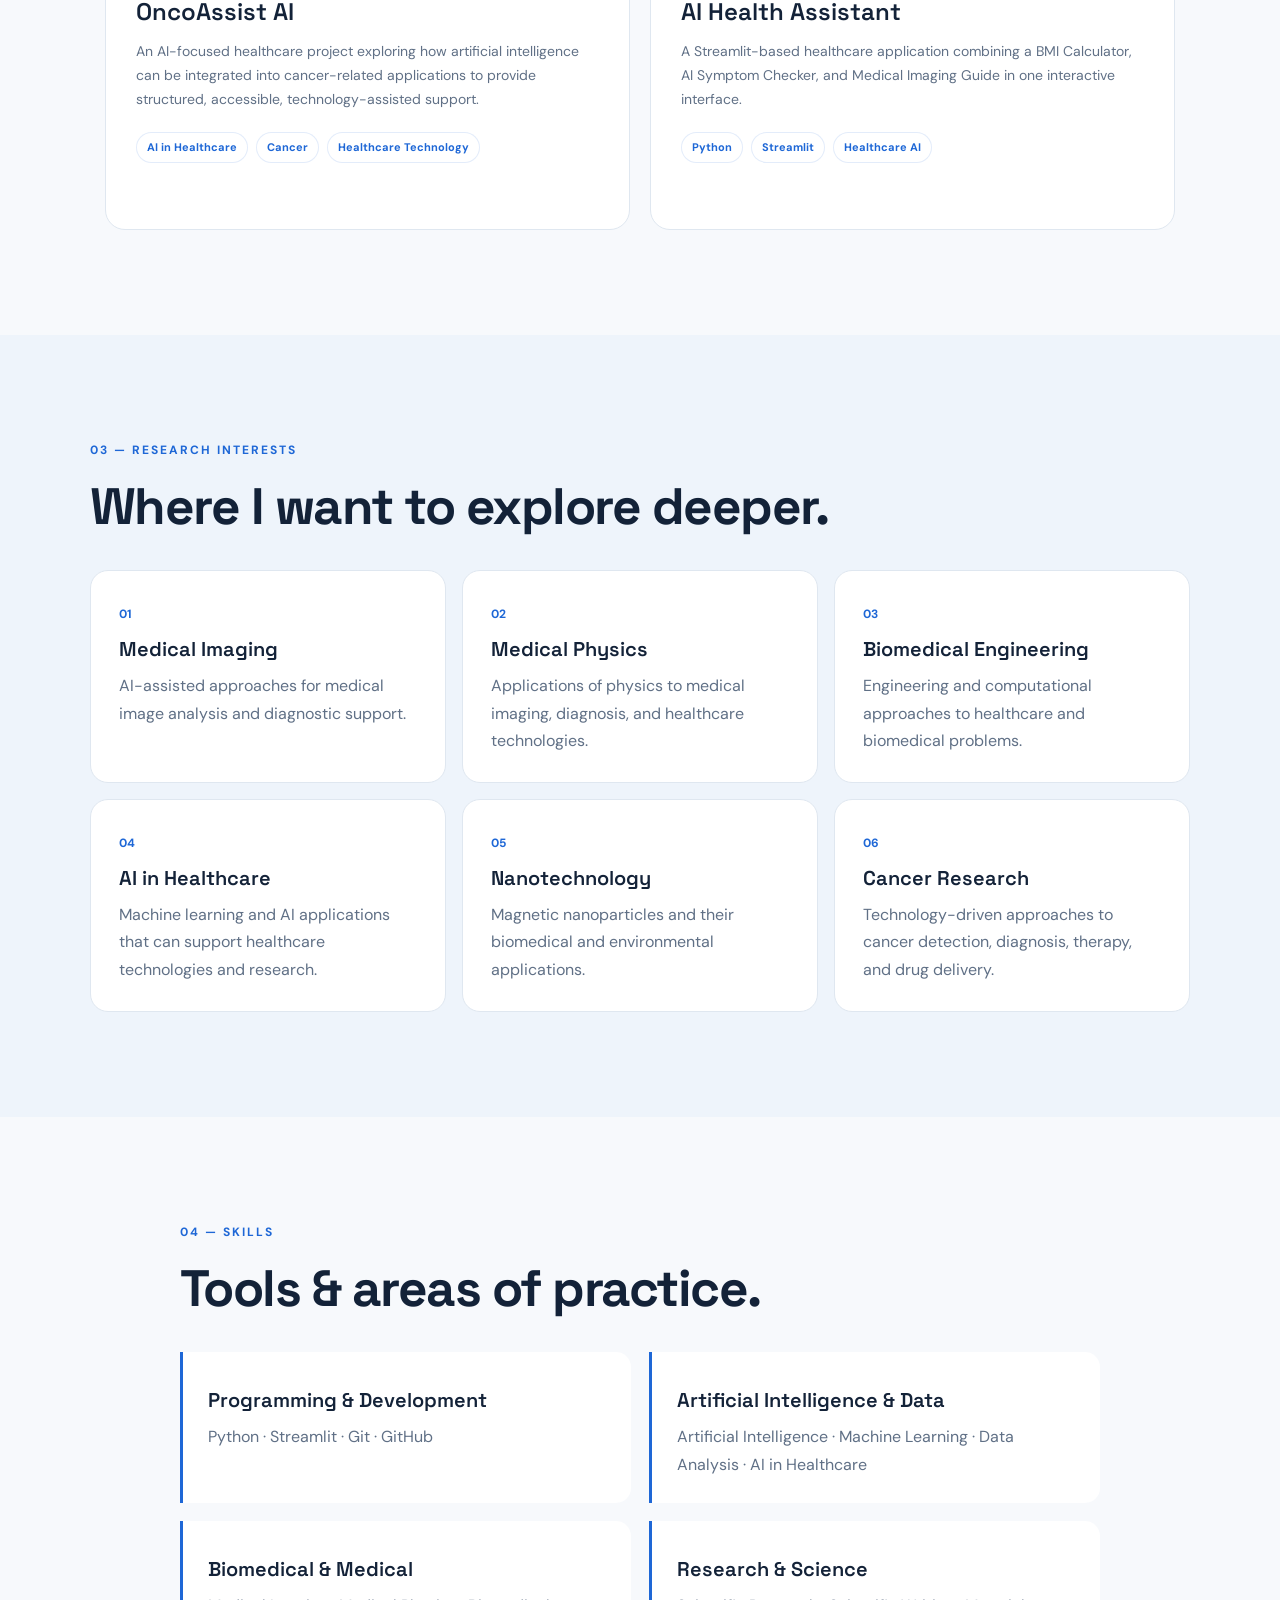
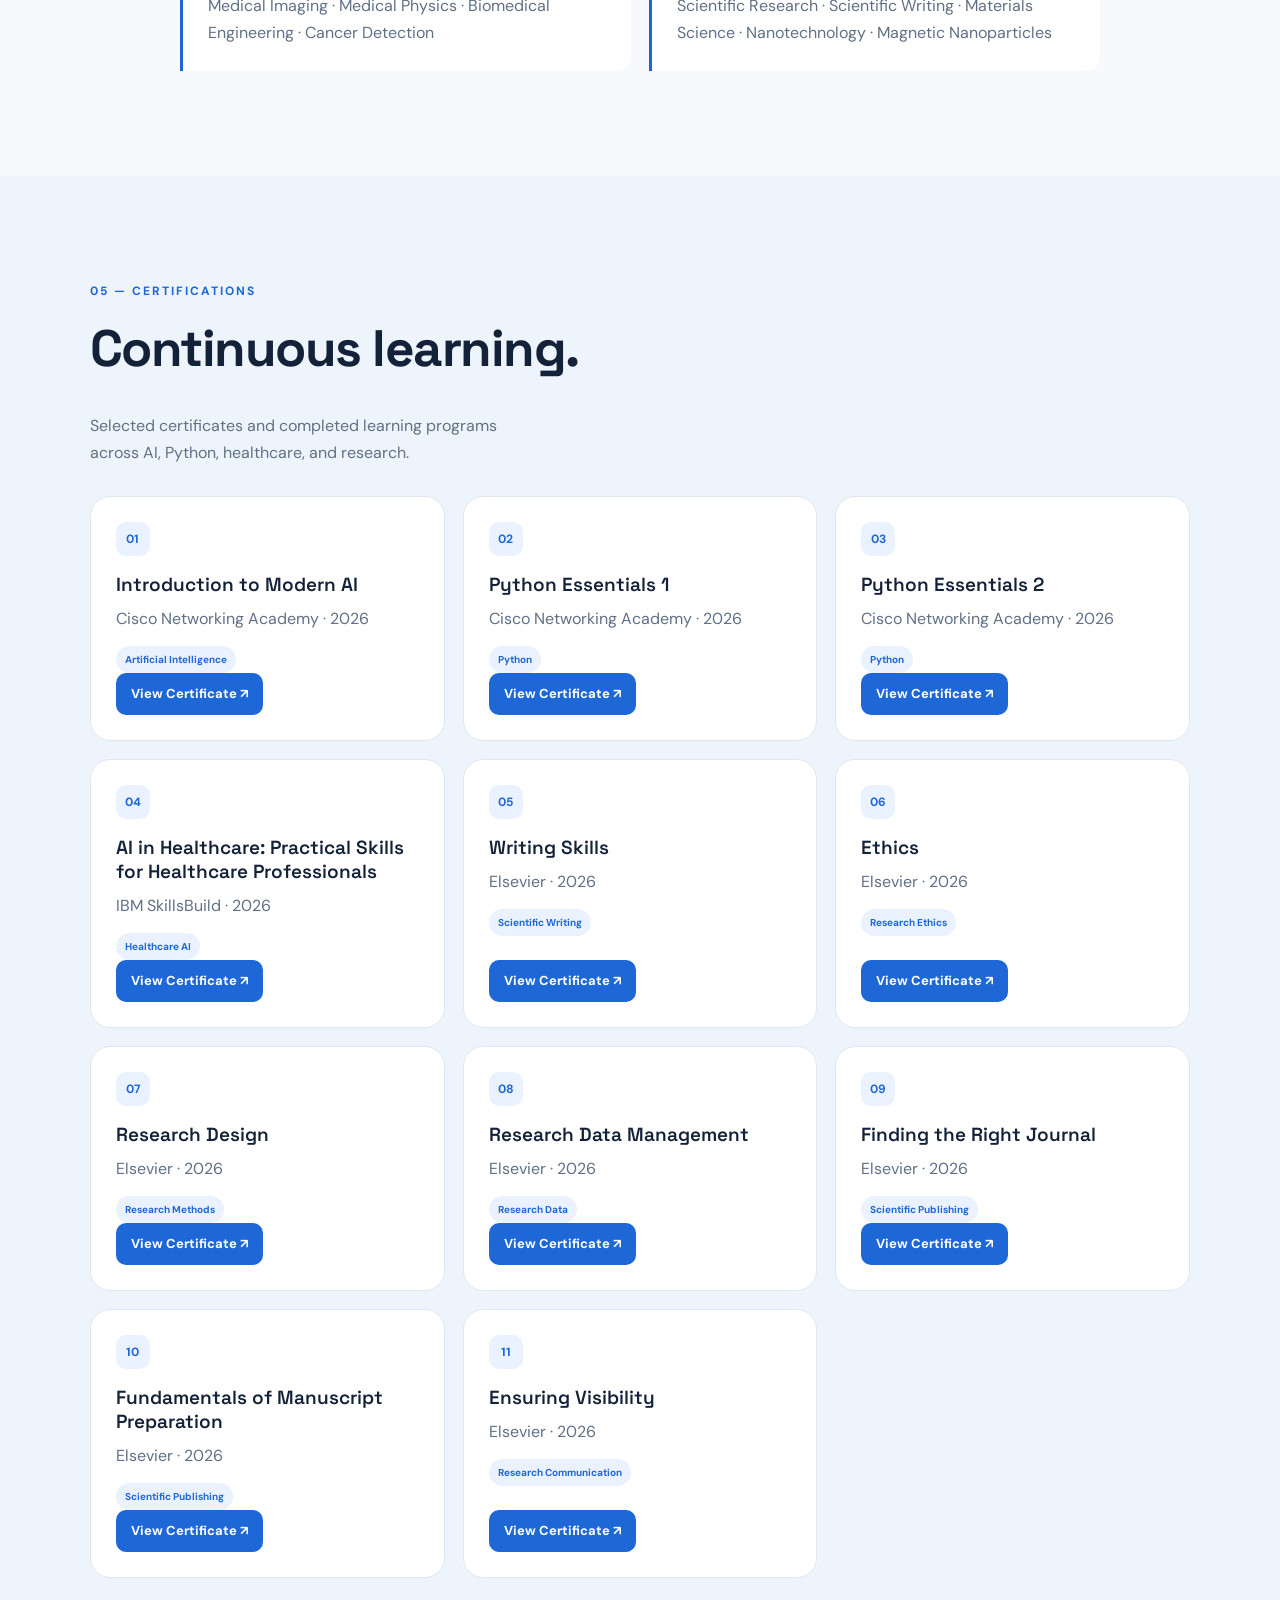
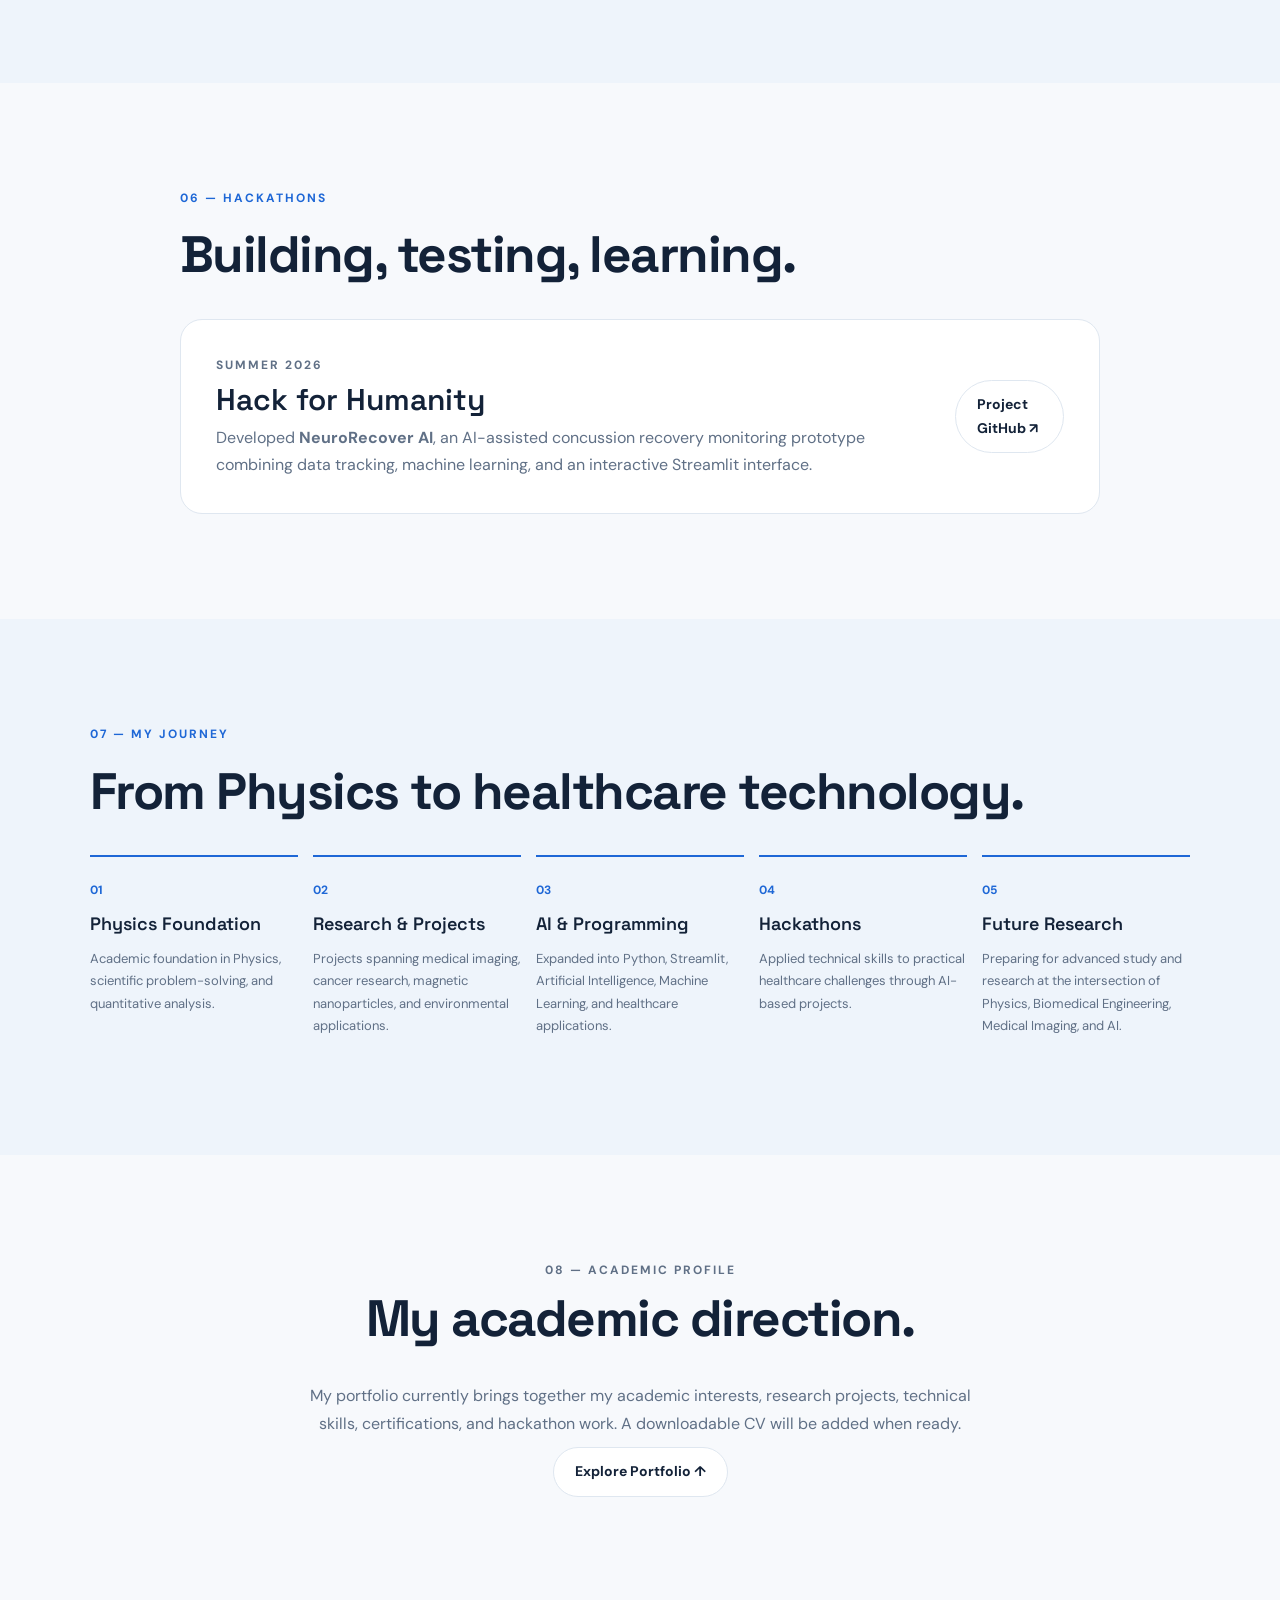
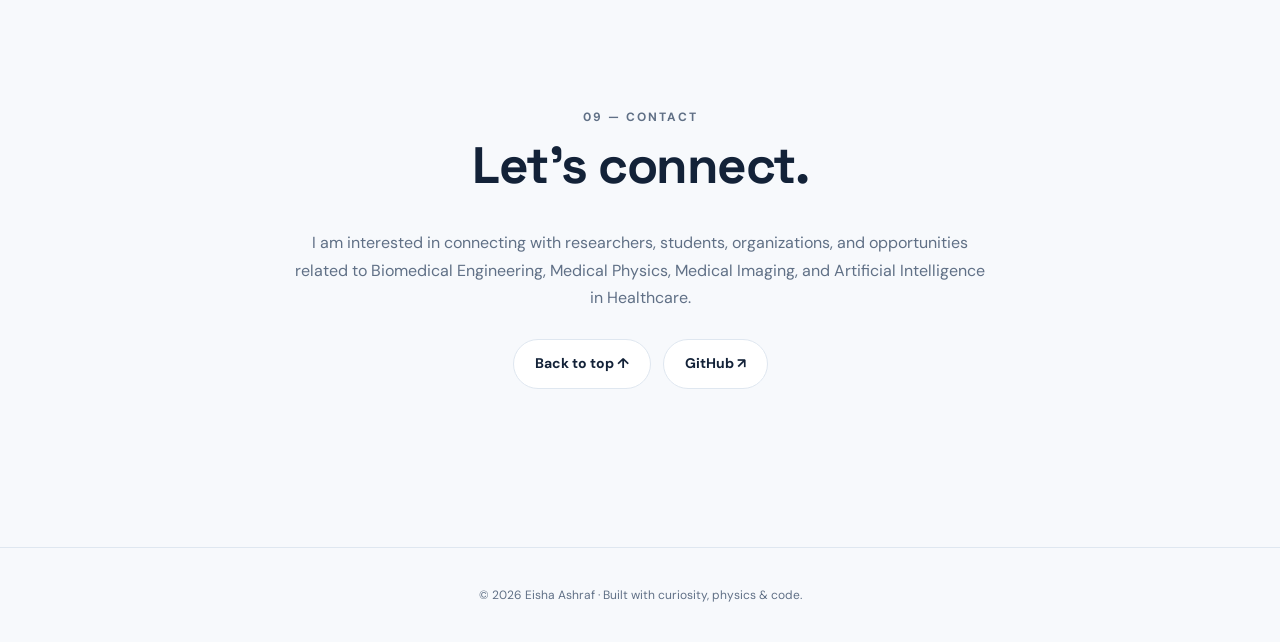
==== commit c66136d2: "Force fresh assets and remove all project galleries" ====
--- a/index.html
+++ b/index.html
@@ -3,7 +3,7 @@
 <head>
 <meta charset="UTF-8"><meta name="viewport" content="width=device-width, initial-scale=1.0">
 <meta name="description" content="Eisha Ashraf — Physics graduate exploring Biomedical Engineering, Medical Physics, Medical Imaging, and Artificial Intelligence in healthcare.">
-<meta name="theme-color" content="#132238"><title>Eisha Ashraf | Biomedical & Medical AI Portfolio</title><link rel="stylesheet" href="style.css">
+<meta name="theme-color" content="#132238"><title>Eisha Ashraf | Biomedical & Medical AI Portfolio</title><link rel="stylesheet" href="style.css?v=4">
 </head>
 <body>
 <header class="navbar"><a class="logo" href="#home">Eisha<span>.</span></a><button class="menu-toggle" aria-label="Open navigation" aria-expanded="false">☰</button><nav class="nav-links" aria-label="Primary navigation"><a href="#about">About</a><a href="#projects">Projects</a><a href="#research">Research</a><a href="#skills">Skills</a><a href="#certificates">Certificates</a><a href="#hackathons">Hackathons</a><a href="#contact">Contact</a></nav></header>
@@ -32,5 +32,4 @@
 <section id="journey" class="section tinted"><p class="eyebrow">07 — MY JOURNEY</p><h2>From Physics to healthcare technology.</h2><div class="timeline"><div><span>01</span><h3>Physics Foundation</h3><p>Academic foundation in Physics, scientific problem-solving, and quantitative analysis.</p></div><div><span>02</span><h3>Research & Projects</h3><p>Projects spanning medical imaging, cancer research, magnetic nanoparticles, and environmental applications.</p></div><div><span>03</span><h3>AI & Programming</h3><p>Expanded into Python, Streamlit, Artificial Intelligence, Machine Learning, and healthcare applications.</p></div><div><span>04</span><h3>Hackathons</h3><p>Applied technical skills to practical healthcare challenges through AI-based projects.</p></div><div><span>05</span><h3>Future Research</h3><p>Preparing for advanced study and research at the intersection of Physics, Biomedical Engineering, Medical Imaging, and AI.</p></div></div></section>
 <section id="cv" class="section cv-section"><p class="eyebrow">08 — ACADEMIC PROFILE</p><h2>My academic direction.</h2><p>My portfolio currently brings together my academic interests, research projects, technical skills, certifications, and hackathon work. A downloadable CV will be added when ready.</p><a class="button secondary" href="#about">Explore Portfolio ↑</a></section>
 <section id="contact" class="section contact-section"><p class="eyebrow">09 — CONTACT</p><h2>Let's connect.</h2><p>I am interested in connecting with researchers, students, organizations, and opportunities related to Biomedical Engineering, Medical Physics, Medical Imaging, and Artificial Intelligence in Healthcare.</p><div class="button-row"><a class="button secondary" href="#home">Back to top ↑</a><a class="button secondary" href="https://github.com/eishaashraf" target="_blank" rel="noopener">GitHub ↗</a></div></section>
-</main><footer><p>© <span id="year">2026</span> Eisha Ashraf · Built with curiosity, physics & code.</p></footer><script src="script.js"></script>
-</body></html>
+</main><footer><p>© <span id="year">2026</span> Eisha Ashraf · Built with curiosity, physics & code.</p></footer><script src="script.js?v=4"></script></body></html>
--- a/style.css
+++ b/style.css
@@ -1,4 +1,4 @@
 @import url('https://fonts.googleapis.com/css2?family=DM+Sans:wght@400;500;600;700&family=Space+Grotesk:wght@400;500;600;700&display=swap');
-:root{--bg:#f7f9fc;--surface:#fff;--ink:#132238;--muted:#607086;--line:#dfe7f0;--accent:#1e67d6;--accent-soft:#eaf2ff;--shadow:0 18px 50px rgba(19,34,56,.09);--radius:24px}*{box-sizing:border-box;scroll-behavior:smooth}html{scroll-padding-top:90px}body{margin:0;background:var(--bg);color:var(--ink);font-family:'DM Sans',sans-serif;line-height:1.7}.navbar{position:sticky;top:0;z-index:10;height:74px;display:flex;align-items:center;justify-content:space-between;padding:0 6%;background:rgba(247,249,252,.92);backdrop-filter:blur(14px);border-bottom:1px solid rgba(223,231,240,.8)}.logo{font:700 25px 'Space Grotesk',sans-serif;color:var(--ink);text-decoration:none}.logo span{color:var(--accent)}.nav-links{display:flex;gap:24px}.nav-links a,.social-row a{color:var(--muted);text-decoration:none;font-weight:600;font-size:14px;transition:.2s}.nav-links a:hover,.nav-links a.active,.social-row a:hover{color:var(--accent)}.menu-toggle{display:none;border:0;background:none;font-size:25px;color:var(--ink);cursor:pointer}.section{padding:105px 7%;max-width:1250px;margin:auto}.hero{min-height:calc(100vh - 74px);display:grid;grid-template-columns:1.15fr .85fr;gap:70px;align-items:center}.eyebrow{font-size:12px;letter-spacing:2px;font-weight:700;color:var(--accent);margin:0 0 18px}.hero h1{font:700 clamp(45px,6vw,76px)/1.04 'Space Grotesk',sans-serif;letter-spacing:-3px;margin:0 0 25px}.hero h1 span{color:var(--accent)}.hero-text{font-size:18px;color:var(--muted);max-width:720px}.button-row{display:flex;flex-wrap:wrap;gap:12px;margin:28px 0}.button{display:inline-block;text-decoration:none;border-radius:999px;padding:12px 21px;font-weight:700;font-size:14px;transition:.2s}.button:hover{transform:translateY(-2px)}.primary{background:var(--accent);color:#fff;box-shadow:0 8px 25px rgba(30,103,214,.22)}.secondary{border:1px solid var(--line);background:var(--surface);color:var(--ink)}.social-row{display:flex;gap:22px;margin-top:20px;align-items:center}.muted-note{font-size:12px;color:var(--muted)}.hero-card{height:430px;border-radius:35px;background:linear-gradient(145deg,#eaf2ff,#d8e7ff);position:relative;overflow:hidden;box-shadow:var(--shadow);display:flex;align-items:center;justify-content:center}.hero-card:after{content:'';position:absolute;width:300px;height:300px;border-radius:50%;background:rgba(255,255,255,.48);top:-100px;right:-80px}.orbital{position:absolute;border:1px solid rgba(30,103,214,.22);border-radius:50%;width:350px;height:170px;transform:rotate(-28deg)}.orbital-one{transform:rotate(28deg)}.orbital-two{width:270px;height:120px}.hero-card-content{position:relative;z-index:2;text-align:center}.hero-card-content p{color:var(--muted);margin:8px}.hero-card-content h3{font:700 40px/1.05 'Space Grotesk';margin:12px}.status-dot{display:inline-block;width:9px;height:9px;border-radius:50%;background:#27a66f;box-shadow:0 0 0 7px rgba(39,166,111,.12)}.mini-tags,.tags{display:flex;flex-wrap:wrap;gap:8px;justify-content:center}.mini-tags span,.tags span{background:rgba(255,255,255,.75);border:1px solid rgba(30,103,214,.12);border-radius:999px;padding:5px 10px;font-size:11px;color:var(--accent);font-weight:700}.narrow-section{max-width:1100px}.section h2{font:700 clamp(34px,4vw,53px)/1.12 'Space Grotesk';letter-spacing:-1.5px;margin:0 0 35px}.about-grid{display:grid;grid-template-columns:1fr 1fr;gap:25px}.about-grid p{margin:0;padding:25px;background:var(--surface);border:1px solid var(--line);border-radius:18px;color:var(--muted)}.tinted{max-width:none;background:#eef4fb}.section-heading{display:flex;justify-content:space-between;align-items:end;gap:30px}.section-heading>p,.section-intro{max-width:430px;color:var(--muted)}.featured-project{background:var(--ink);color:#fff;border-radius:var(--radius);padding:42px;box-shadow:var(--shadow);margin-bottom:28px}.featured-label{font-size:11px;letter-spacing:2px;color:#9fc3ff;font-weight:700;margin-bottom:25px}.featured-grid{display:grid;grid-template-columns:1.5fr .5fr;gap:40px}.featured-project h3{font:700 42px 'Space Grotesk';margin:0 0 14px}.featured-project p{color:#bdcad9}.featured-project .disclaimer{font-size:12px;border-left:2px solid #6da4ff;padding-left:12px}.feature-stat{display:grid;align-content:center;border-left:1px solid #34465e;padding-left:30px}.feature-stat strong{font:700 25px 'Space Grotesk';color:#fff;margin-top:12px}.feature-stat span{font-size:12px;color:#9eafc4}.featured-project .tags{justify-content:flex-start;margin:25px 0}.featured-project .tags span{background:#263750;border-color:#3a506d;color:#cfe0ff}.featured-project .secondary{background:#fff}.project-grid{display:grid;grid-template-columns:repeat(2,1fr);gap:20px}.project-card{position:relative;background:var(--surface);border:1px solid var(--line);border-radius:20px;padding:30px;min-height:310px;transition:.25s;opacity:0;transform:translateY(16px)}.project-card.visible{opacity:1;transform:translateY(0)}.project-card:hover{transform:translateY(-5px);box-shadow:var(--shadow)}.project-number{font-size:12px;color:var(--accent);font-weight:700}.project-card h3{font:600 24px/1.2 'Space Grotesk';margin:20px 0 12px}.project-card p{color:var(--muted);font-size:14px}.project-card .tags{justify-content:flex-start;margin-top:20px}.interest-grid{display:grid;grid-template-columns:repeat(3,1fr);gap:16px}.interest-grid article{padding:28px;background:var(--surface);border:1px solid var(--line);border-radius:18px;opacity:0;transform:translateY(16px);transition:.35s}.interest-grid article.visible{opacity:1;transform:translateY(0)}.interest-grid span{color:var(--accent);font-weight:700;font-size:12px}.interest-grid h3,.skills-grid h3{font:600 20px 'Space Grotesk';margin:10px 0}.interest-grid p,.skills-grid p,.certificate-card p,.hackathon-card p,.cv-section p,.contact-section p{color:var(--muted);margin:0}.skills-grid{display:grid;grid-template-columns:1fr 1fr;gap:18px}.skills-grid div{padding:25px;border-left:3px solid var(--accent);background:var(--surface);border-radius:0 15px 15px 0;opacity:0;transform:translateY(16px);transition:.35s}.skills-grid div.visible{opacity:1;transform:translateY(0)}.certificate-grid{display:grid;grid-template-columns:repeat(3,1fr);gap:18px;margin-top:30px}.certificate-card{background:var(--surface);border:1px solid var(--line);border-radius:20px;padding:25px;min-height:190px;transition:.25s}.certificate-card:hover{transform:translateY(-4px);box-shadow:var(--shadow);border-color:#bfd3ef}.certificate-card>span{display:inline-flex;width:34px;height:34px;align-items:center;justify-content:center;border-radius:10px;background:var(--accent-soft);color:var(--accent);font-weight:700;font-size:12px}.certificate-card h3{font:600 19px/1.25 'Space Grotesk';margin:17px 0 8px}.certificate-card small{display:inline-block;margin-top:14px;padding:5px 9px;border-radius:999px;background:var(--accent-soft);color:var(--accent);font-size:10px;font-weight:700}.small-note{color:var(--muted);font-size:13px;margin-top:15px}.hackathon-card{display:flex;justify-content:space-between;align-items:center;gap:30px;background:var(--surface);border:1px solid var(--line);padding:35px;border-radius:22px}.hackathon-card h3{font:600 30px 'Space Grotesk';margin:5px 0}.timeline{display:grid;grid-template-columns:repeat(5,1fr);gap:15px}.timeline div{border-top:2px solid var(--accent);padding-top:18px;opacity:0;transform:translateY(16px);transition:.35s}.timeline div.visible{opacity:1;transform:translateY(0)}.timeline span{font-size:12px;color:var(--accent);font-weight:700}.timeline h3{font:600 18px 'Space Grotesk';margin:10px 0}.timeline p{font-size:13px;color:var(--muted)}.cv-section,.contact-section{text-align:center;max-width:900px}.cv-section p,.contact-section p{max-width:700px;margin:0 auto 10px}.contact-section{padding-bottom:130px}.contact-section .button-row{justify-content:center}footer{text-align:center;padding:25px;color:var(--muted);font-size:12px;border-top:1px solid var(--line)}
+:root{--bg:#f7f9fc;--surface:#fff;--ink:#132238;--muted:#607086;--line:#dfe7f0;--accent:#1e67d6;--accent-soft:#eaf2ff;--shadow:0 18px 50px rgba(19,34,56,.09);--radius:24px}*{box-sizing:border-box;scroll-behavior:smooth}html{scroll-padding-top:90px}body{margin:0;background:var(--bg);color:var(--ink);font-family:'DM Sans',sans-serif;line-height:1.7}.navbar{position:sticky;top:0;z-index:10;height:74px;display:flex;align-items:center;justify-content:space-between;padding:0 6%;background:rgba(247,249,252,.92);backdrop-filter:blur(14px);border-bottom:1px solid rgba(223,231,240,.8)}.logo{font:700 25px 'Space Grotesk',sans-serif;color:var(--ink);text-decoration:none}.logo span{color:var(--accent)}.nav-links{display:flex;gap:24px}.nav-links a,.social-row a{color:var(--muted);text-decoration:none;font-weight:600;font-size:14px;transition:.2s}.nav-links a:hover,.nav-links a.active,.social-row a:hover{color:var(--accent)}.menu-toggle{display:none;border:0;background:none;font-size:25px;color:var(--ink);cursor:pointer}.section{padding:105px 7%;max-width:1250px;margin:auto}.hero{min-height:calc(100vh - 74px);display:grid;grid-template-columns:1.15fr .85fr;gap:70px;align-items:center}.eyebrow{font-size:12px;letter-spacing:2px;font-weight:700;color:var(--accent);margin:0 0 18px}.hero h1{font:700 clamp(45px,6vw,76px)/1.04 'Space Grotesk',sans-serif;letter-spacing:-3px;margin:0 0 25px}.hero h1 span{color:var(--accent)}.hero-text{font-size:18px;color:var(--muted);max-width:720px}.button-row{display:flex;flex-wrap:wrap;gap:12px;margin:28px 0}.button{display:inline-block;text-decoration:none;border-radius:999px;padding:12px 21px;font-weight:700;font-size:14px;transition:.2s}.button:hover{transform:translateY(-2px)}.primary{background:var(--accent);color:#fff;box-shadow:0 8px 25px rgba(30,103,214,.22)}.secondary{border:1px solid var(--line);background:var(--surface);color:var(--ink)}.social-row{display:flex;gap:22px;margin-top:20px;align-items:center}.muted-note{font-size:12px;color:var(--muted)}.hero-card{height:430px;border-radius:35px;background:linear-gradient(145deg,#eaf2ff,#d8e7ff);position:relative;overflow:hidden;box-shadow:var(--shadow);display:flex;align-items:center;justify-content:center}.hero-card:after{content:'';position:absolute;width:300px;height:300px;border-radius:50%;background:rgba(255,255,255,.48);top:-100px;right:-80px}.orbital{position:absolute;border:1px solid rgba(30,103,214,.22);border-radius:50%;width:350px;height:170px;transform:rotate(-28deg)}.orbital-one{transform:rotate(28deg)}.orbital-two{width:270px;height:120px}.hero-card-content{position:relative;z-index:2;text-align:center}.hero-card-content p{color:var(--muted);margin:8px}.hero-card-content h3{font:700 40px/1.05 'Space Grotesk';margin:12px}.status-dot{display:inline-block;width:9px;height:9px;border-radius:50%;background:#27a66f;box-shadow:0 0 0 7px rgba(39,166,111,.12)}.mini-tags,.tags{display:flex;flex-wrap:wrap;gap:8px;justify-content:center}.mini-tags span,.tags span{background:rgba(255,255,255,.75);border:1px solid rgba(30,103,214,.12);border-radius:999px;padding:5px 10px;font-size:11px;color:var(--accent);font-weight:700}.narrow-section{max-width:1100px}.section h2{font:700 clamp(34px,4vw,53px)/1.12 'Space Grotesk';letter-spacing:-1.5px;margin:0 0 35px}.about-grid{display:grid;grid-template-columns:1fr 1fr;gap:25px}.about-grid p{margin:0;padding:25px;background:var(--surface);border:1px solid var(--line);border-radius:18px;color:var(--muted)}.tinted{max-width:none;background:#eef4fb}.section-heading{display:flex;justify-content:space-between;align-items:end;gap:30px}.section-heading>p,.section-intro{max-width:430px;color:var(--muted)}.featured-project{background:var(--ink);color:#fff;border-radius:var(--radius);padding:42px;box-shadow:var(--shadow);margin-bottom:28px}.featured-label{font-size:11px;letter-spacing:2px;color:#9fc3ff;font-weight:700;margin-bottom:25px}.featured-grid{display:grid;grid-template-columns:1.5fr .5fr;gap:40px}.featured-project h3{font:700 42px 'Space Grotesk';margin:0 0 14px}.featured-project p{color:#bdcad9}.featured-project .disclaimer{font-size:12px;border-left:2px solid #6da4ff;padding-left:12px}.feature-stat{display:grid;align-content:center;border-left:1px solid #34465e;padding-left:30px}.feature-stat strong{font:700 25px 'Space Grotesk';color:#fff;margin-top:12px}.feature-stat span{font-size:12px;color:#9eafc4}.featured-project .tags{justify-content:flex-start;margin:25px 0}.featured-project .tags span{background:#263750;border-color:#3a506d;color:#cfe0ff}.featured-project .secondary{background:#fff}.project-grid{display:grid;grid-template-columns:repeat(2,1fr);gap:20px}.project-card{position:relative;background:var(--surface);border:1px solid var(--line);border-radius:20px;padding:30px;min-height:310px;transition:.25s;opacity:0;transform:translateY(16px)}.project-card.visible{opacity:1;transform:translateY(0)}.project-card:hover{transform:translateY(-5px);box-shadow:var(--shadow)}.project-number{font-size:12px;color:var(--accent);font-weight:700}.project-card h3{font:600 24px/1.2 'Space Grotesk';margin:20px 0 12px}.project-card p{color:var(--muted);font-size:14px}.project-card .tags{justify-content:flex-start;margin-top:20px}.interest-grid{display:grid;grid-template-columns:repeat(3,1fr);gap:16px}.interest-grid article{padding:28px;background:var(--surface);border:1px solid var(--line);border-radius:18px;opacity:0;transform:translateY(16px);transition:.35s}.interest-grid article.visible{opacity:1;transform:translateY(0)}.interest-grid span{color:var(--accent);font-weight:700;font-size:12px}.interest-grid h3,.skills-grid h3{font:600 20px 'Space Grotesk';margin:10px 0}.interest-grid p,.skills-grid p,.certificate-card p,.hackathon-card p,.cv-section p,.contact-section p{color:var(--muted);margin:0}.skills-grid{display:grid;grid-template-columns:1fr 1fr;gap:18px}.skills-grid div{padding:25px;border-left:3px solid var(--accent);background:var(--surface);border-radius:0 15px 15px 0;opacity:0;transform:translateY(16px);transition:.35s}.skills-grid div.visible{opacity:1;transform:translateY(0)}.certificate-grid{display:grid;grid-template-columns:repeat(3,1fr);gap:18px;margin-top:30px}.certificate-card{background:var(--surface);border:1px solid var(--line);border-radius:20px;padding:25px;min-height:235px;transition:.25s;display:flex;flex-direction:column;align-items:flex-start}.certificate-card:hover{transform:translateY(-4px);box-shadow:var(--shadow);border-color:#bfd3ef}.certificate-card>span{display:inline-flex;width:34px;height:34px;align-items:center;justify-content:center;border-radius:10px;background:var(--accent-soft);color:var(--accent);font-weight:700;font-size:12px}.certificate-card h3{font:600 19px/1.25 'Space Grotesk';margin:17px 0 8px}.certificate-card small{display:inline-block;margin-top:14px;padding:5px 9px;border-radius:999px;background:var(--accent-soft);color:var(--accent);font-size:10px;font-weight:700}.certificate-card a{display:inline-flex;align-items:center;justify-content:center;margin-top:auto;padding:10px 15px;border-radius:10px;background:var(--accent);color:#fff;text-decoration:none;font-size:13px;font-weight:700;transition:.2s}.certificate-card a:hover{background:#1555b6;transform:translateY(-2px)}.small-note{color:var(--muted);font-size:13px;margin-top:15px}.hackathon-card{display:flex;justify-content:space-between;align-items:center;gap:30px;background:var(--surface);border:1px solid var(--line);padding:35px;border-radius:22px}.hackathon-card h3{font:600 30px 'Space Grotesk';margin:5px 0}.timeline{display:grid;grid-template-columns:repeat(5,1fr);gap:15px}.timeline div{border-top:2px solid var(--accent);padding-top:18px;opacity:0;transform:translateY(16px);transition:.35s}.timeline div.visible{opacity:1;transform:translateY(0)}.timeline span{font-size:12px;color:var(--accent);font-weight:700}.timeline h3{font:600 18px 'Space Grotesk';margin:10px 0}.timeline p{font-size:13px;color:var(--muted)}.cv-section,.contact-section{text-align:center;max-width:900px}.cv-section p,.contact-section p{max-width:700px;margin:0 auto 10px}.contact-section{padding-bottom:130px}.contact-section .button-row{justify-content:center}footer{text-align:center;padding:25px;color:var(--muted);font-size:12px;border-top:1px solid var(--line)}
 @media(max-width:850px){.navbar{padding:0 5%}.menu-toggle{display:block}.nav-links{display:none;position:absolute;top:74px;left:0;right:0;background:var(--surface);padding:20px 5%;border-bottom:1px solid var(--line);flex-direction:column;gap:15px}.nav-links.open{display:flex}.section{padding:75px 6%}.hero{grid-template-columns:1fr;gap:35px}.hero-card{height:330px}.about-grid,.project-grid,.skills-grid,.certificate-grid{grid-template-columns:1fr}.interest-grid{grid-template-columns:1fr 1fr}.featured-grid{grid-template-columns:1fr}.feature-stat{border-left:0;border-top:1px solid #34465e;padding:20px 0 0}.section-heading{display:block}.timeline{grid-template-columns:1fr 1fr}.hackathon-card{align-items:flex-start;flex-direction:column}}@media(max-width:520px){.hero h1{letter-spacing:-2px}.interest-grid,.timeline{grid-template-columns:1fr}.featured-project{padding:28px 22px}.featured-project h3{font-size:34px}.certificate-grid{grid-template-columns:1fr}}
 @media(prefers-reduced-motion:reduce){*{scroll-behavior:auto!important;transition:none!important}.project-card,.interest-grid article,.skills-grid div,.timeline div{opacity:1;transform:none}}
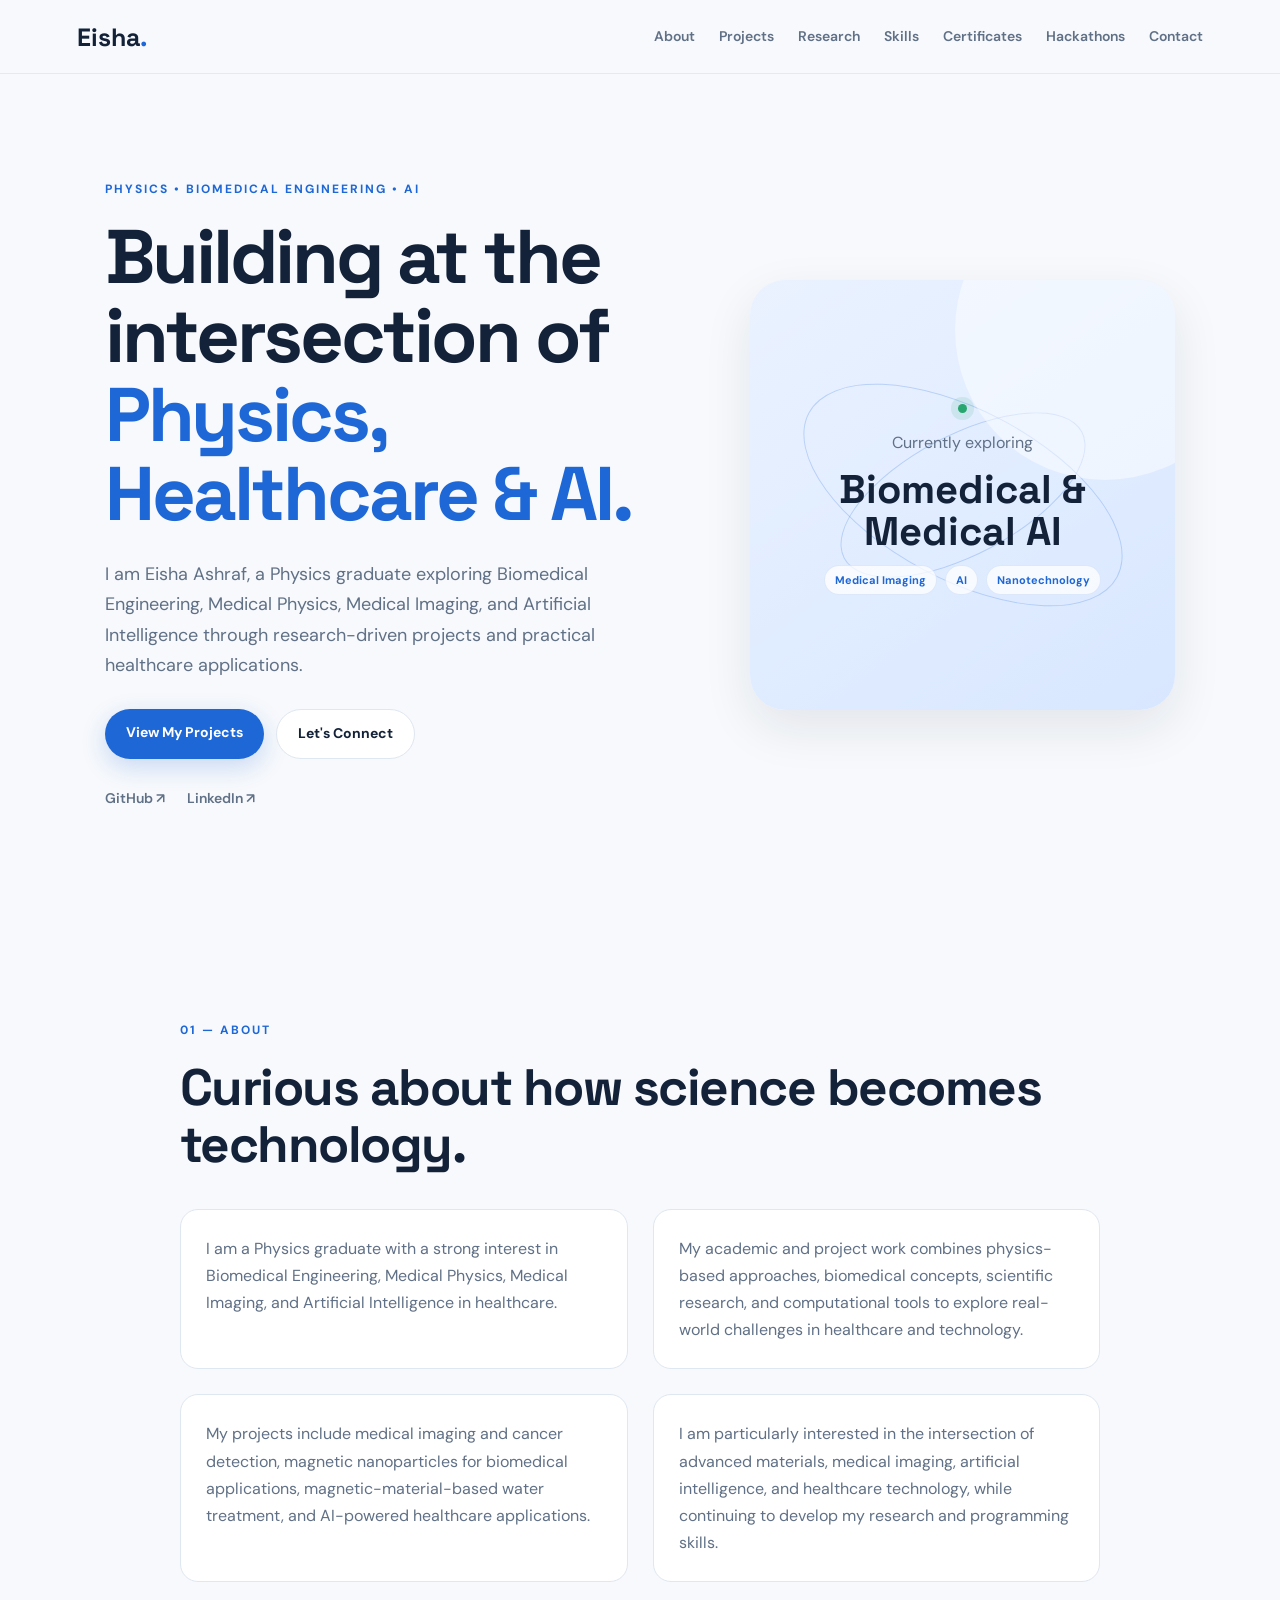
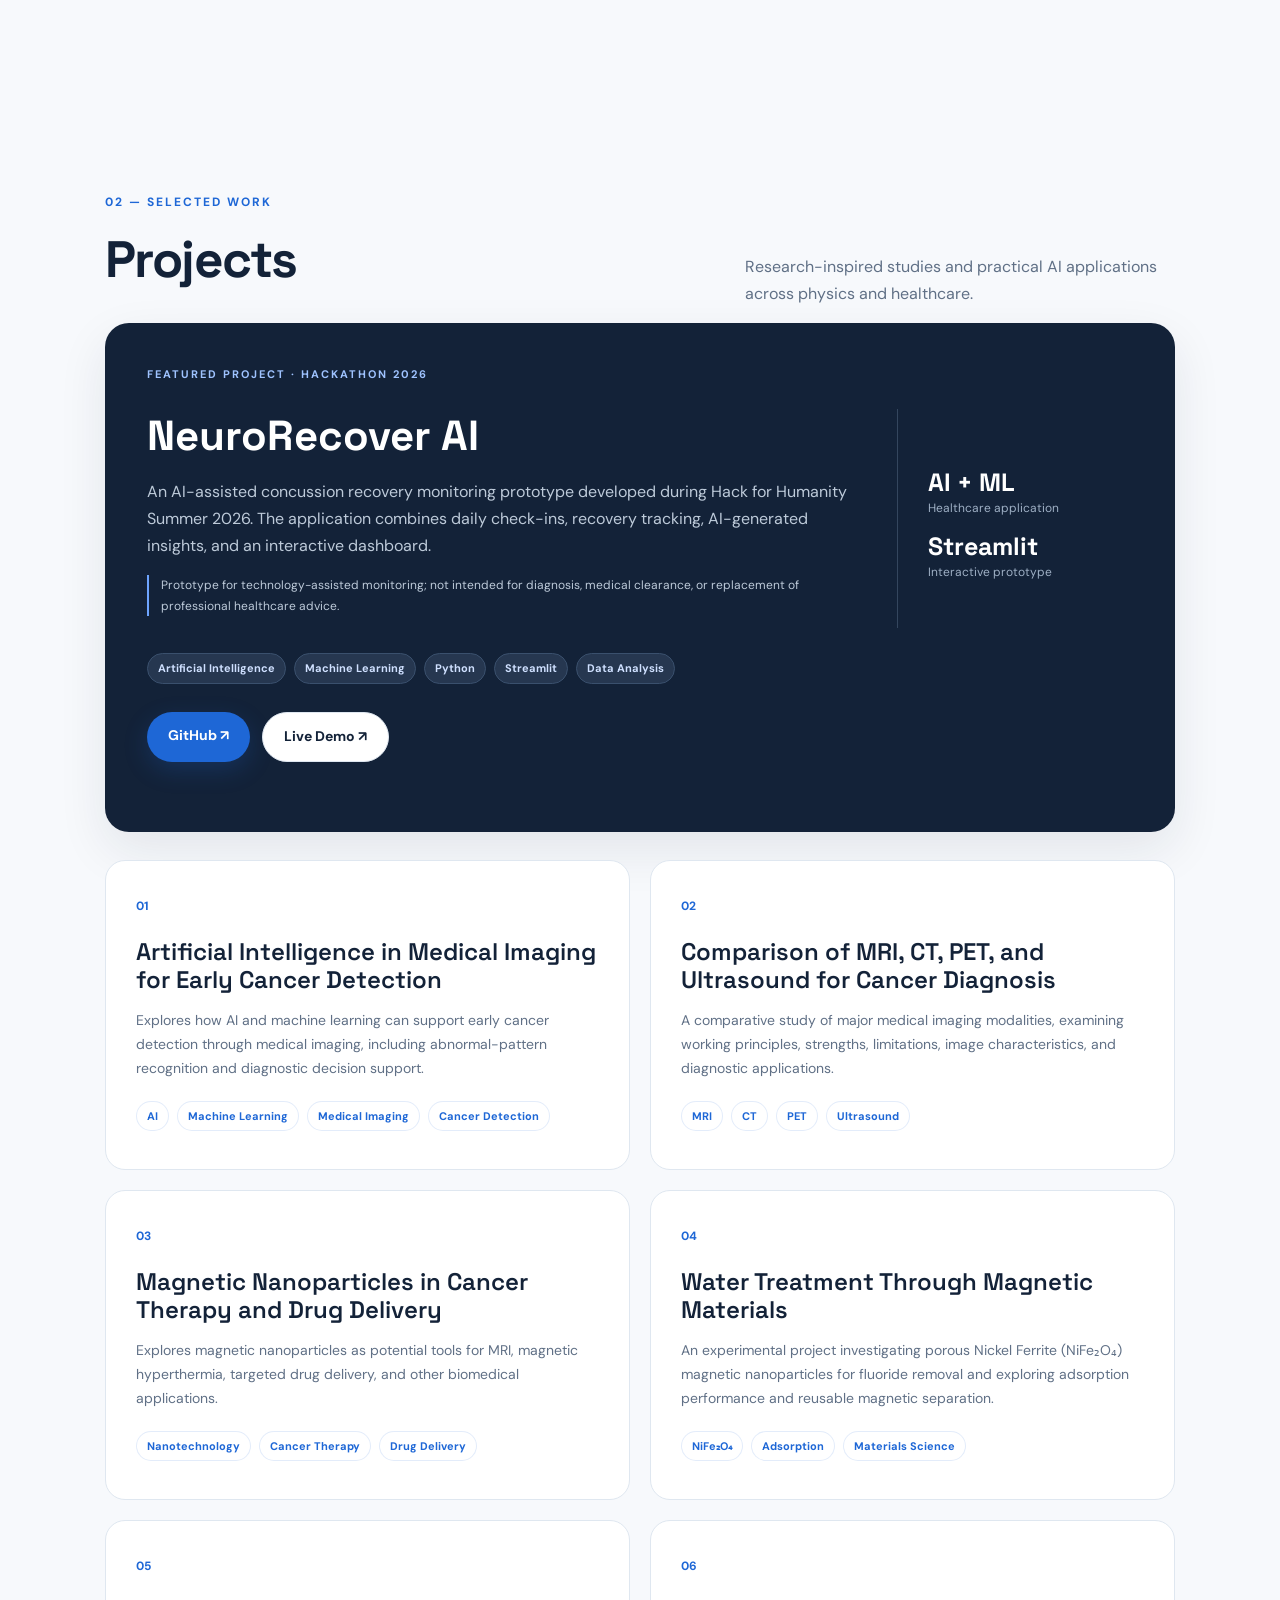
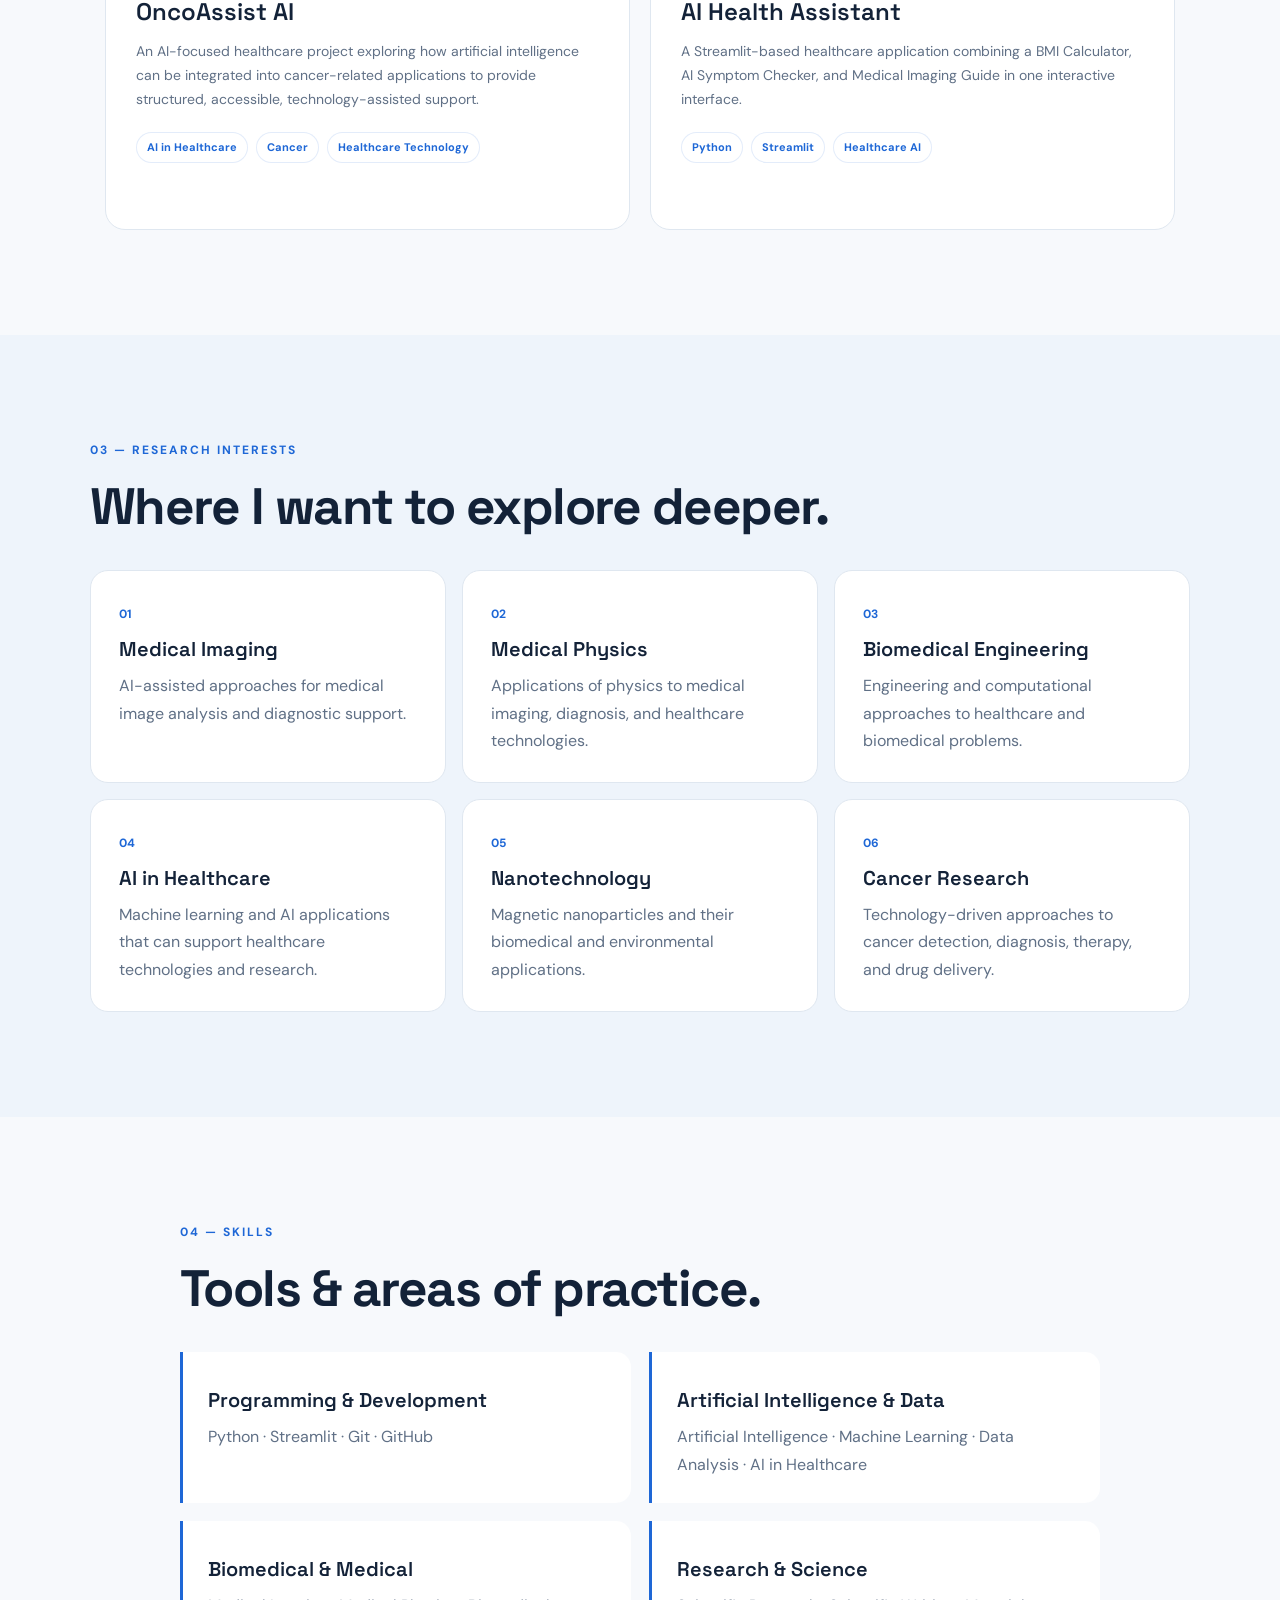
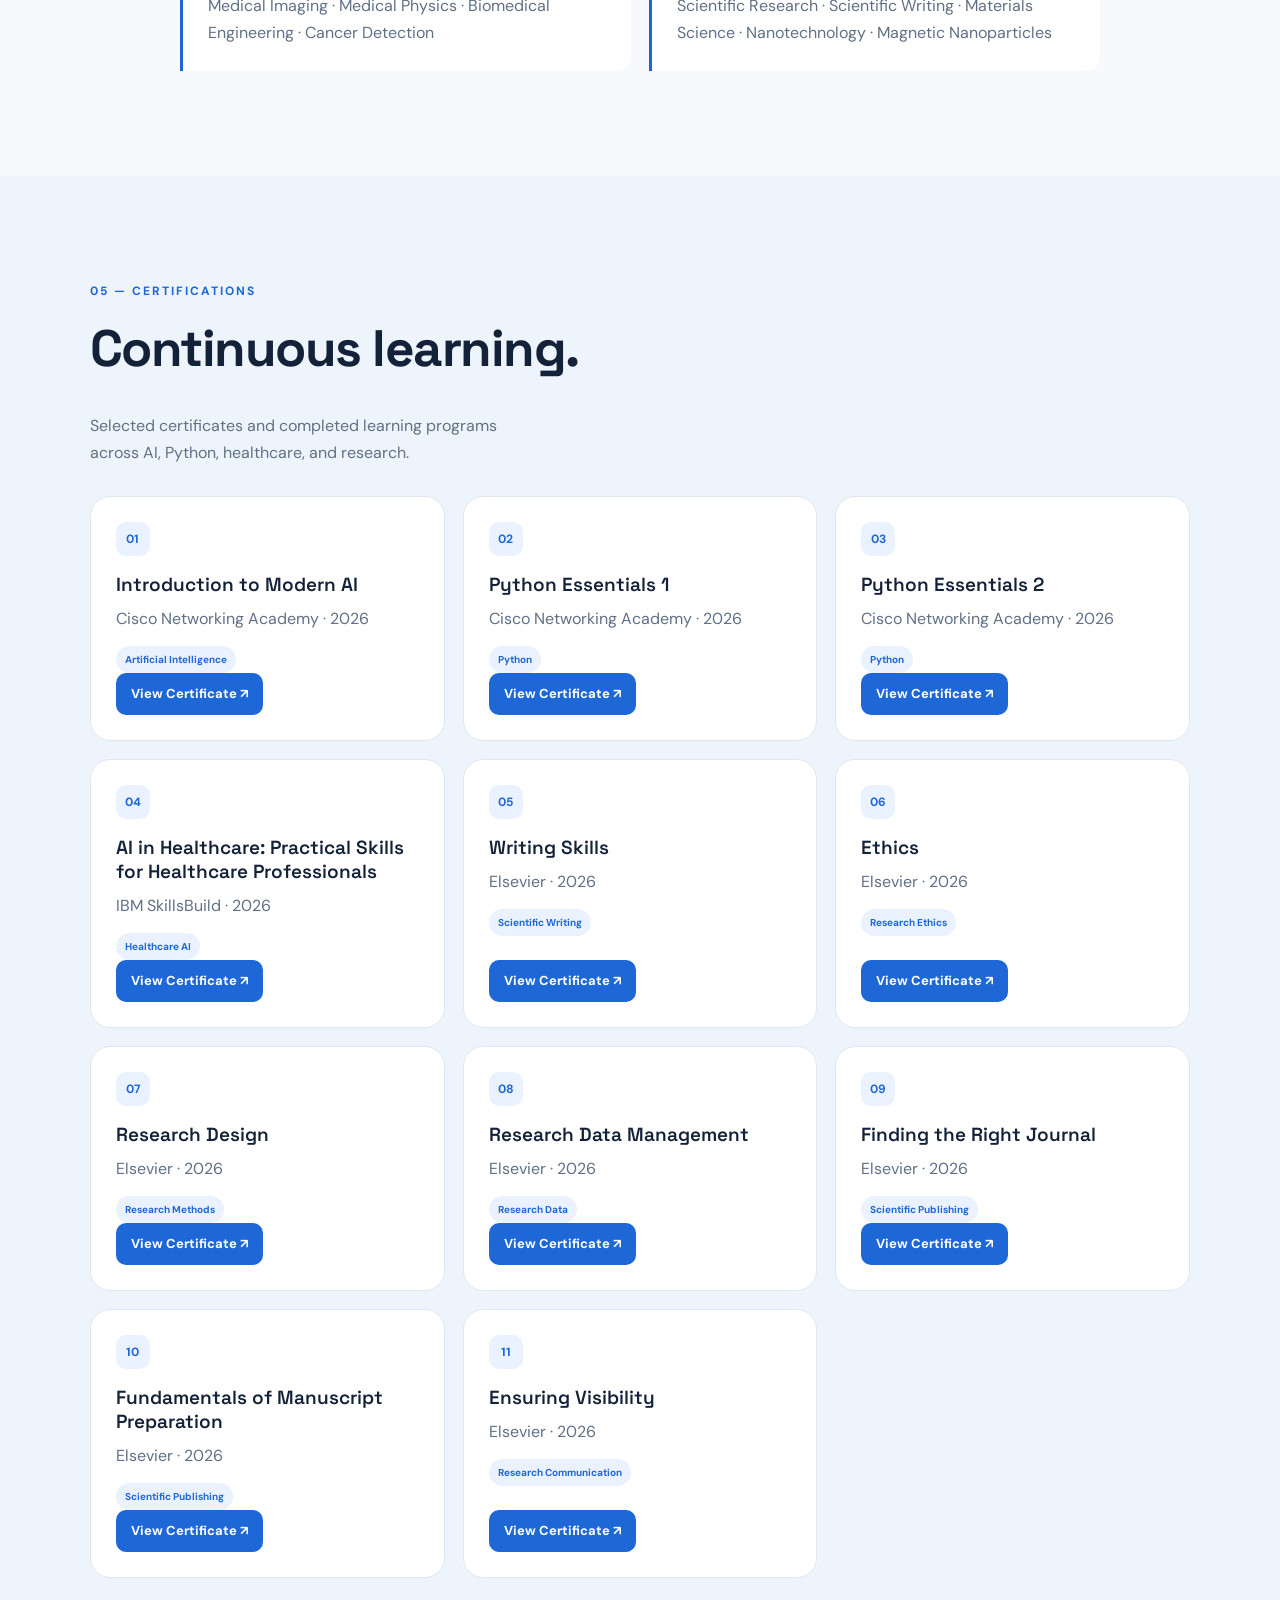
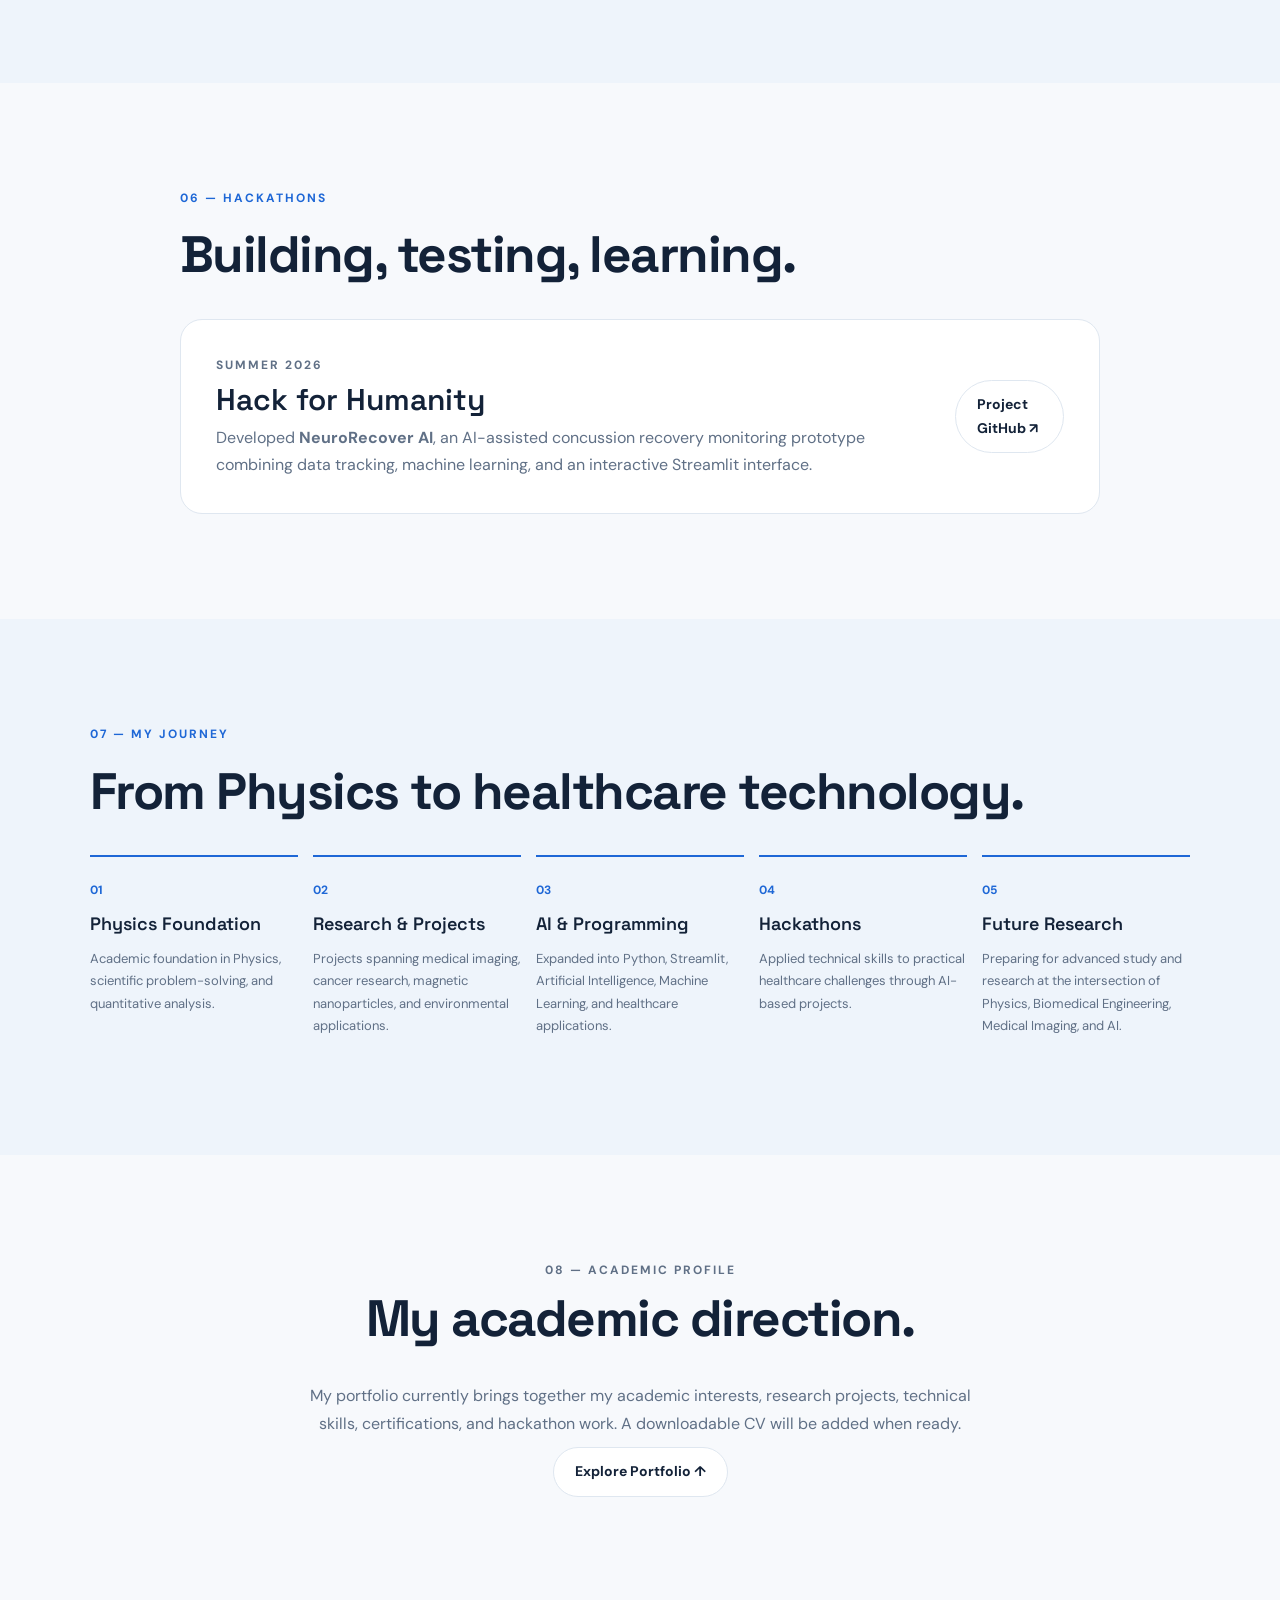
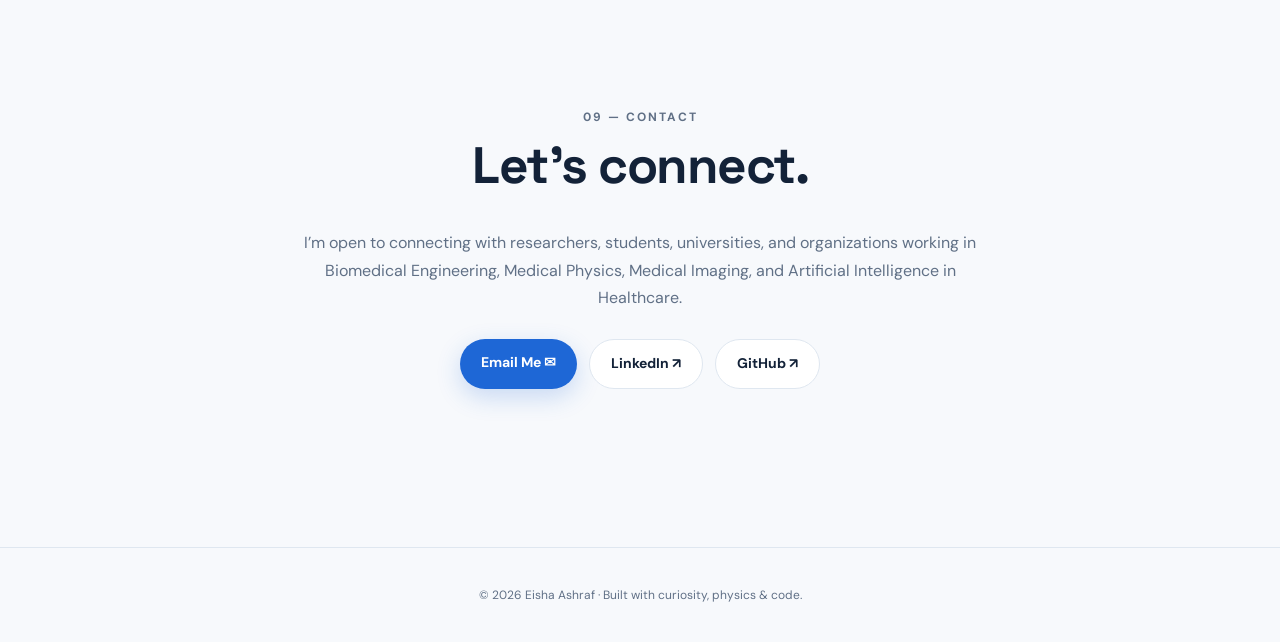
==== commit 8fe1769b: "Add LinkedIn email and GitHub contact links" ====
--- a/index.html
+++ b/index.html
@@ -3,12 +3,12 @@
 <head>
 <meta charset="UTF-8"><meta name="viewport" content="width=device-width, initial-scale=1.0">
 <meta name="description" content="Eisha Ashraf — Physics graduate exploring Biomedical Engineering, Medical Physics, Medical Imaging, and Artificial Intelligence in healthcare.">
-<meta name="theme-color" content="#132238"><title>Eisha Ashraf | Biomedical & Medical AI Portfolio</title><link rel="stylesheet" href="style.css?v=4">
+<meta name="theme-color" content="#132238"><title>Eisha Ashraf | Biomedical & Medical AI Portfolio</title><link rel="stylesheet" href="style.css?v=5">
 </head>
 <body>
 <header class="navbar"><a class="logo" href="#home">Eisha<span>.</span></a><button class="menu-toggle" aria-label="Open navigation" aria-expanded="false">☰</button><nav class="nav-links" aria-label="Primary navigation"><a href="#about">About</a><a href="#projects">Projects</a><a href="#research">Research</a><a href="#skills">Skills</a><a href="#certificates">Certificates</a><a href="#hackathons">Hackathons</a><a href="#contact">Contact</a></nav></header>
 <main>
-<section id="home" class="hero section"><div class="hero-copy"><p class="eyebrow">PHYSICS • BIOMEDICAL ENGINEERING • AI</p><h1>Building at the intersection of <span>Physics, Healthcare & AI.</span></h1><p class="hero-text">I am Eisha Ashraf, a Physics graduate exploring Biomedical Engineering, Medical Physics, Medical Imaging, and Artificial Intelligence through research-driven projects and practical healthcare applications.</p><div class="button-row"><a class="button primary" href="#projects">View My Projects</a><a class="button secondary" href="#contact">Let's Connect</a></div><div class="social-row"><a href="https://github.com/eishaashraf" target="_blank" rel="noopener">GitHub ↗</a><span class="muted-note">LinkedIn & email can be added later</span></div></div><div class="hero-card"><div class="orbital orbital-one"></div><div class="orbital orbital-two"></div><div class="hero-card-content"><span class="status-dot"></span><p>Currently exploring</p><h3>Biomedical &<br>Medical AI</h3><div class="mini-tags"><span>Medical Imaging</span><span>AI</span><span>Nanotechnology</span></div></div></div></section>
+<section id="home" class="hero section"><div class="hero-copy"><p class="eyebrow">PHYSICS • BIOMEDICAL ENGINEERING • AI</p><h1>Building at the intersection of <span>Physics, Healthcare & AI.</span></h1><p class="hero-text">I am Eisha Ashraf, a Physics graduate exploring Biomedical Engineering, Medical Physics, Medical Imaging, and Artificial Intelligence through research-driven projects and practical healthcare applications.</p><div class="button-row"><a class="button primary" href="#projects">View My Projects</a><a class="button secondary" href="#contact">Let's Connect</a></div><div class="social-row"><a href="https://github.com/eishaashraf" target="_blank" rel="noopener">GitHub ↗</a><a href="https://www.linkedin.com/in/eisha-ashraf-480710289" target="_blank" rel="noopener">LinkedIn ↗</a></div></div><div class="hero-card"><div class="orbital orbital-one"></div><div class="orbital orbital-two"></div><div class="hero-card-content"><span class="status-dot"></span><p>Currently exploring</p><h3>Biomedical &<br>Medical AI</h3><div class="mini-tags"><span>Medical Imaging</span><span>AI</span><span>Nanotechnology</span></div></div></div></section>
 <section id="about" class="section narrow-section"><p class="eyebrow">01 — ABOUT</p><h2>Curious about how science becomes technology.</h2><div class="about-grid"><p>I am a Physics graduate with a strong interest in Biomedical Engineering, Medical Physics, Medical Imaging, and Artificial Intelligence in healthcare.</p><p>My academic and project work combines physics-based approaches, biomedical concepts, scientific research, and computational tools to explore real-world challenges in healthcare and technology.</p><p>My projects include medical imaging and cancer detection, magnetic nanoparticles for biomedical applications, magnetic-material-based water treatment, and AI-powered healthcare applications.</p><p>I am particularly interested in the intersection of advanced materials, medical imaging, artificial intelligence, and healthcare technology, while continuing to develop my research and programming skills.</p></div></section>
 <section id="projects" class="section"><div class="section-heading"><div><p class="eyebrow">02 — SELECTED WORK</p><h2>Projects</h2></div><p>Research-inspired studies and practical AI applications across physics and healthcare.</p></div>
 <article class="featured-project"><div class="featured-label">FEATURED PROJECT · HACKATHON 2026</div><div class="featured-grid"><div><h3>NeuroRecover AI</h3><p>An AI-assisted concussion recovery monitoring prototype developed during Hack for Humanity Summer 2026. The application combines daily check-ins, recovery tracking, AI-generated insights, and an interactive dashboard.</p><p class="disclaimer">Prototype for technology-assisted monitoring; not intended for diagnosis, medical clearance, or replacement of professional healthcare advice.</p></div><div class="feature-stat"><strong>AI + ML</strong><span>Healthcare application</span><strong>Streamlit</strong><span>Interactive prototype</span></div></div><div class="tags"><span>Artificial Intelligence</span><span>Machine Learning</span><span>Python</span><span>Streamlit</span><span>Data Analysis</span></div><div class="button-row"><a class="button primary" href="https://github.com/eishaashraf/NeuroRecover-AI" target="_blank" rel="noopener">GitHub ↗</a><a class="button secondary" href="https://neurorecover-ai-tm23ruowjot5bwmtzcaod6.streamlit.app/" target="_blank" rel="noopener">Live Demo ↗</a></div></article>
@@ -31,5 +31,5 @@
 <section id="hackathons" class="section narrow-section"><p class="eyebrow">06 — HACKATHONS</p><h2>Building, testing, learning.</h2><article class="hackathon-card"><div><p class="eyebrow">SUMMER 2026</p><h3>Hack for Humanity</h3><p>Developed <strong>NeuroRecover AI</strong>, an AI-assisted concussion recovery monitoring prototype combining data tracking, machine learning, and an interactive Streamlit interface.</p></div><a class="button secondary" href="https://github.com/eishaashraf/NeuroRecover-AI" target="_blank" rel="noopener">Project GitHub ↗</a></article></section>
 <section id="journey" class="section tinted"><p class="eyebrow">07 — MY JOURNEY</p><h2>From Physics to healthcare technology.</h2><div class="timeline"><div><span>01</span><h3>Physics Foundation</h3><p>Academic foundation in Physics, scientific problem-solving, and quantitative analysis.</p></div><div><span>02</span><h3>Research & Projects</h3><p>Projects spanning medical imaging, cancer research, magnetic nanoparticles, and environmental applications.</p></div><div><span>03</span><h3>AI & Programming</h3><p>Expanded into Python, Streamlit, Artificial Intelligence, Machine Learning, and healthcare applications.</p></div><div><span>04</span><h3>Hackathons</h3><p>Applied technical skills to practical healthcare challenges through AI-based projects.</p></div><div><span>05</span><h3>Future Research</h3><p>Preparing for advanced study and research at the intersection of Physics, Biomedical Engineering, Medical Imaging, and AI.</p></div></div></section>
 <section id="cv" class="section cv-section"><p class="eyebrow">08 — ACADEMIC PROFILE</p><h2>My academic direction.</h2><p>My portfolio currently brings together my academic interests, research projects, technical skills, certifications, and hackathon work. A downloadable CV will be added when ready.</p><a class="button secondary" href="#about">Explore Portfolio ↑</a></section>
-<section id="contact" class="section contact-section"><p class="eyebrow">09 — CONTACT</p><h2>Let's connect.</h2><p>I am interested in connecting with researchers, students, organizations, and opportunities related to Biomedical Engineering, Medical Physics, Medical Imaging, and Artificial Intelligence in Healthcare.</p><div class="button-row"><a class="button secondary" href="#home">Back to top ↑</a><a class="button secondary" href="https://github.com/eishaashraf" target="_blank" rel="noopener">GitHub ↗</a></div></section>
-</main><footer><p>© <span id="year">2026</span> Eisha Ashraf · Built with curiosity, physics & code.</p></footer><script src="script.js?v=4"></script></body></html>+<section id="contact" class="section contact-section"><p class="eyebrow">09 — CONTACT</p><h2>Let's connect.</h2><p>I’m open to connecting with researchers, students, universities, and organizations working in Biomedical Engineering, Medical Physics, Medical Imaging, and Artificial Intelligence in Healthcare.</p><div class="button-row"><a class="button primary" href="mailto:eisha.ashraf86@gmail.com">Email Me ✉</a><a class="button secondary" href="https://www.linkedin.com/in/eisha-ashraf-480710289" target="_blank" rel="noopener">LinkedIn ↗</a><a class="button secondary" href="https://github.com/eishaashraf" target="_blank" rel="noopener">GitHub ↗</a></div></section>
+</main><footer><p>© <span id="year">2026</span> Eisha Ashraf · Built with curiosity, physics & code.</p></footer><script src="script.js?v=5"></script></body></html>
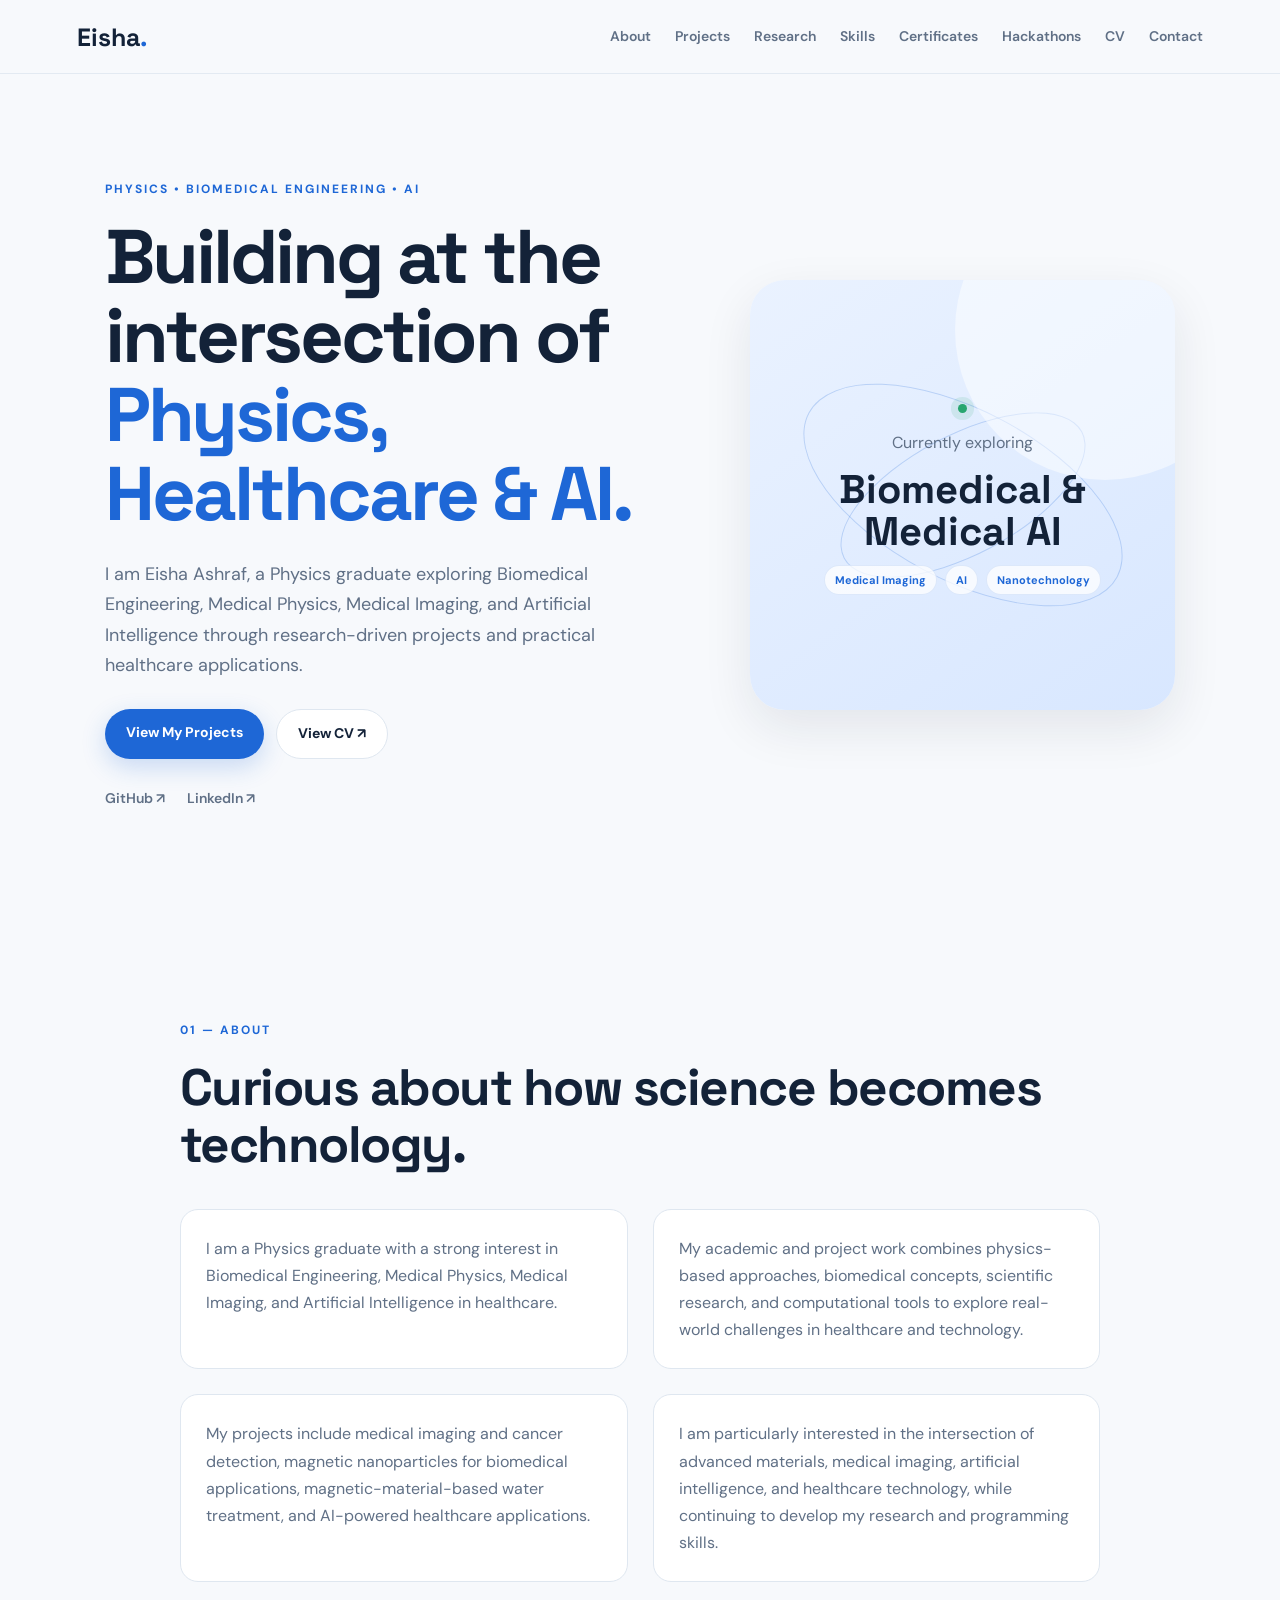
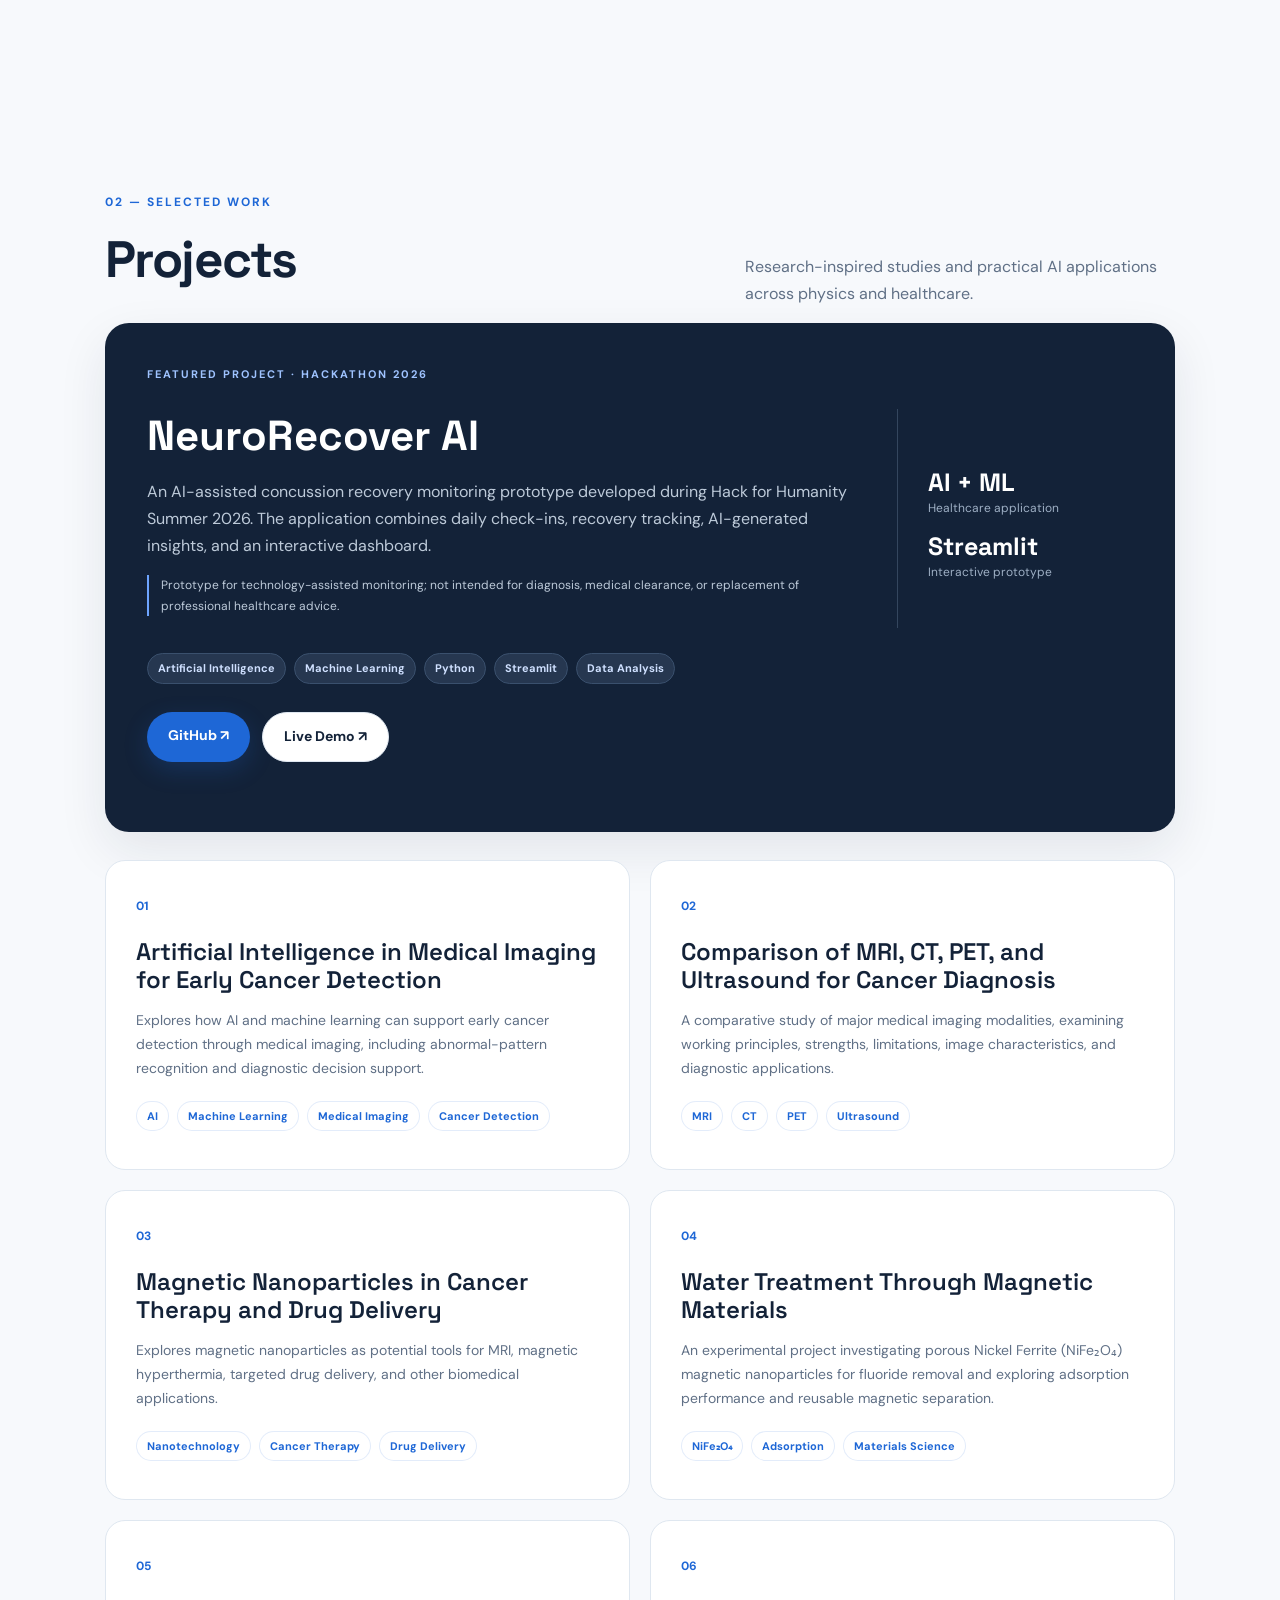
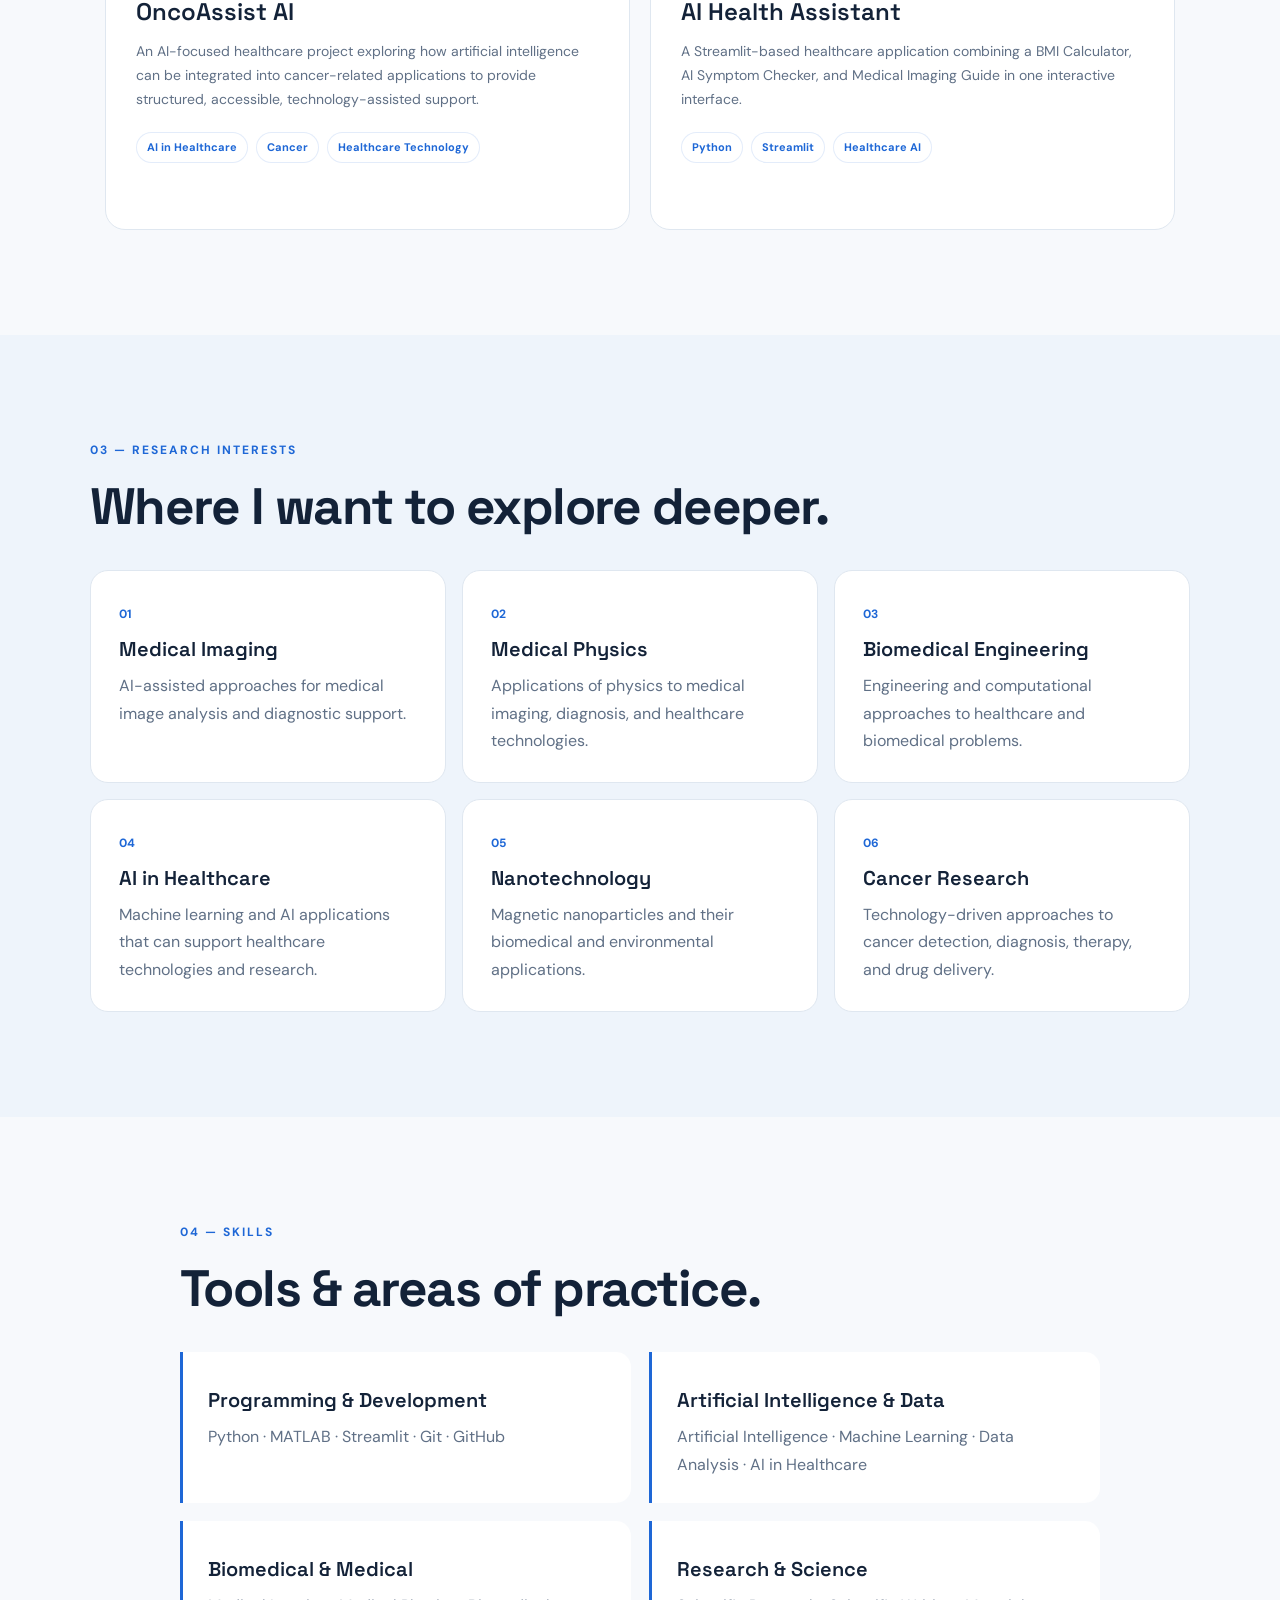
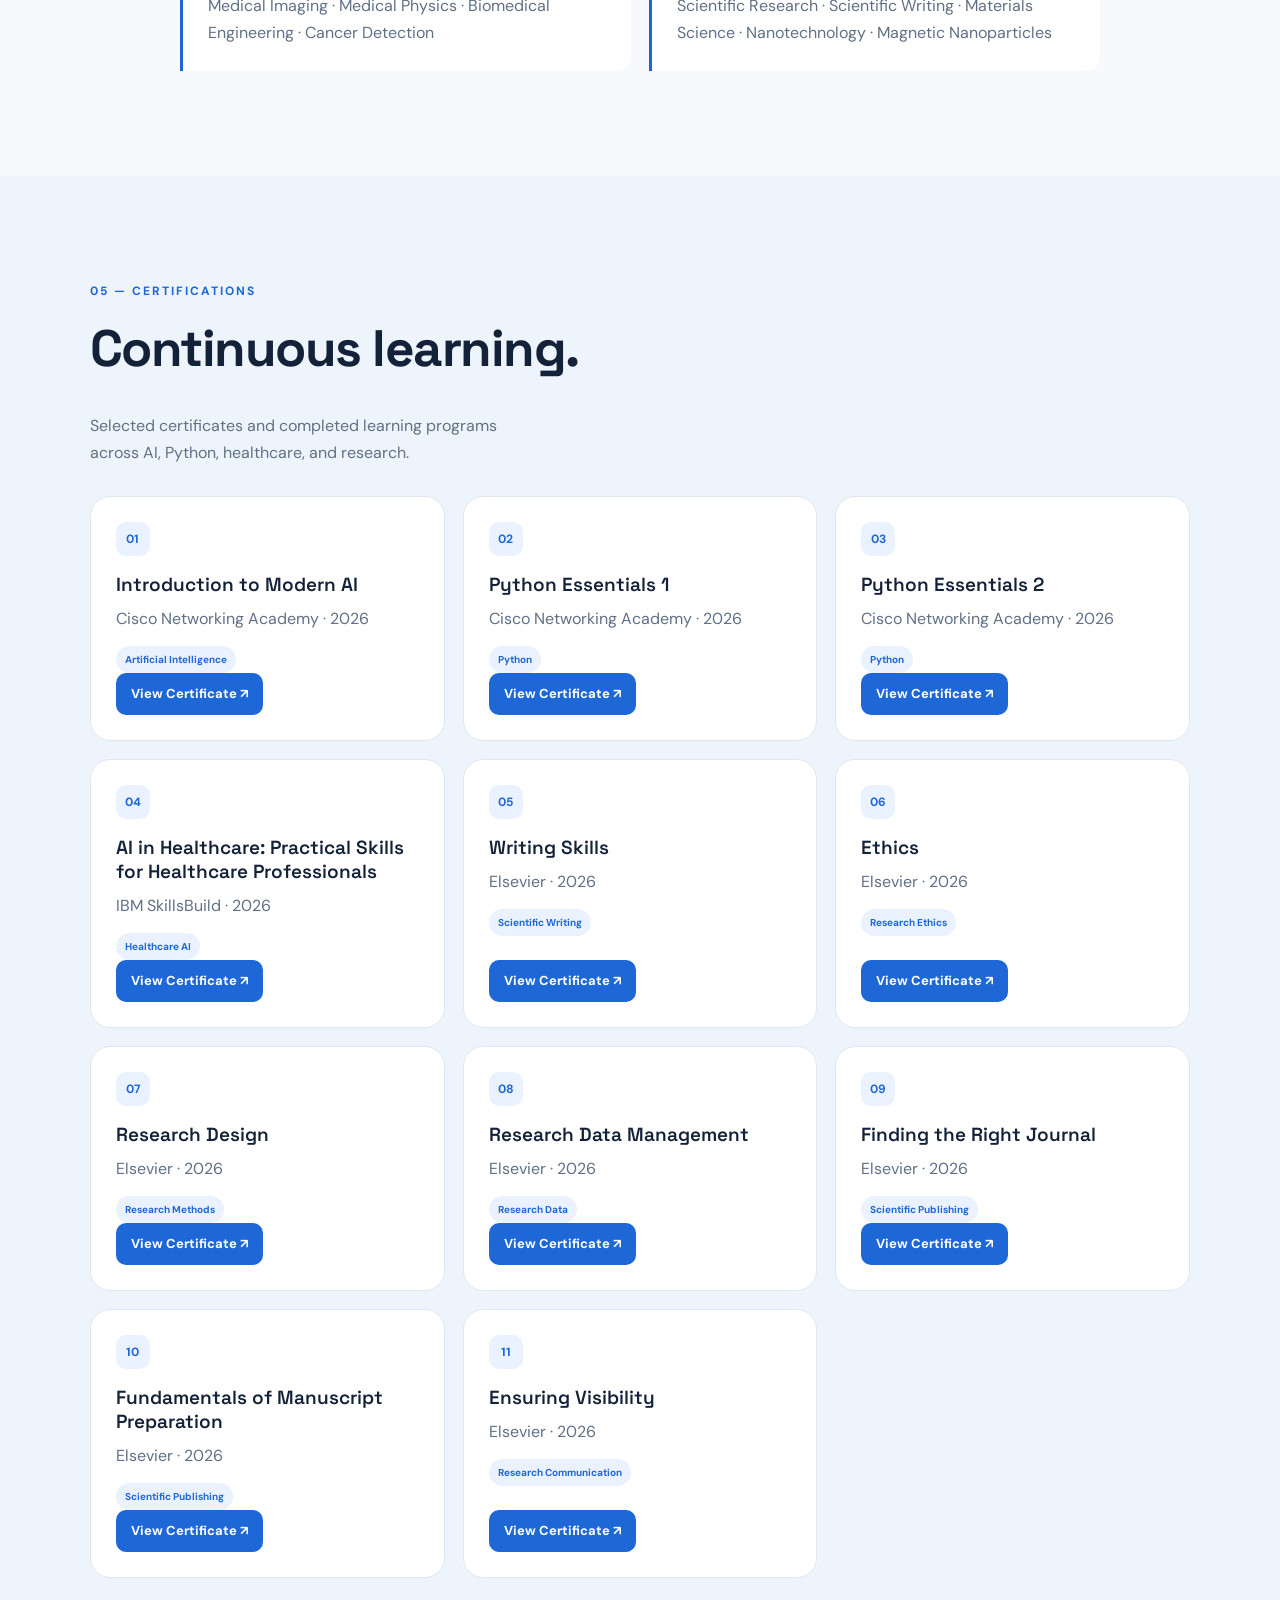
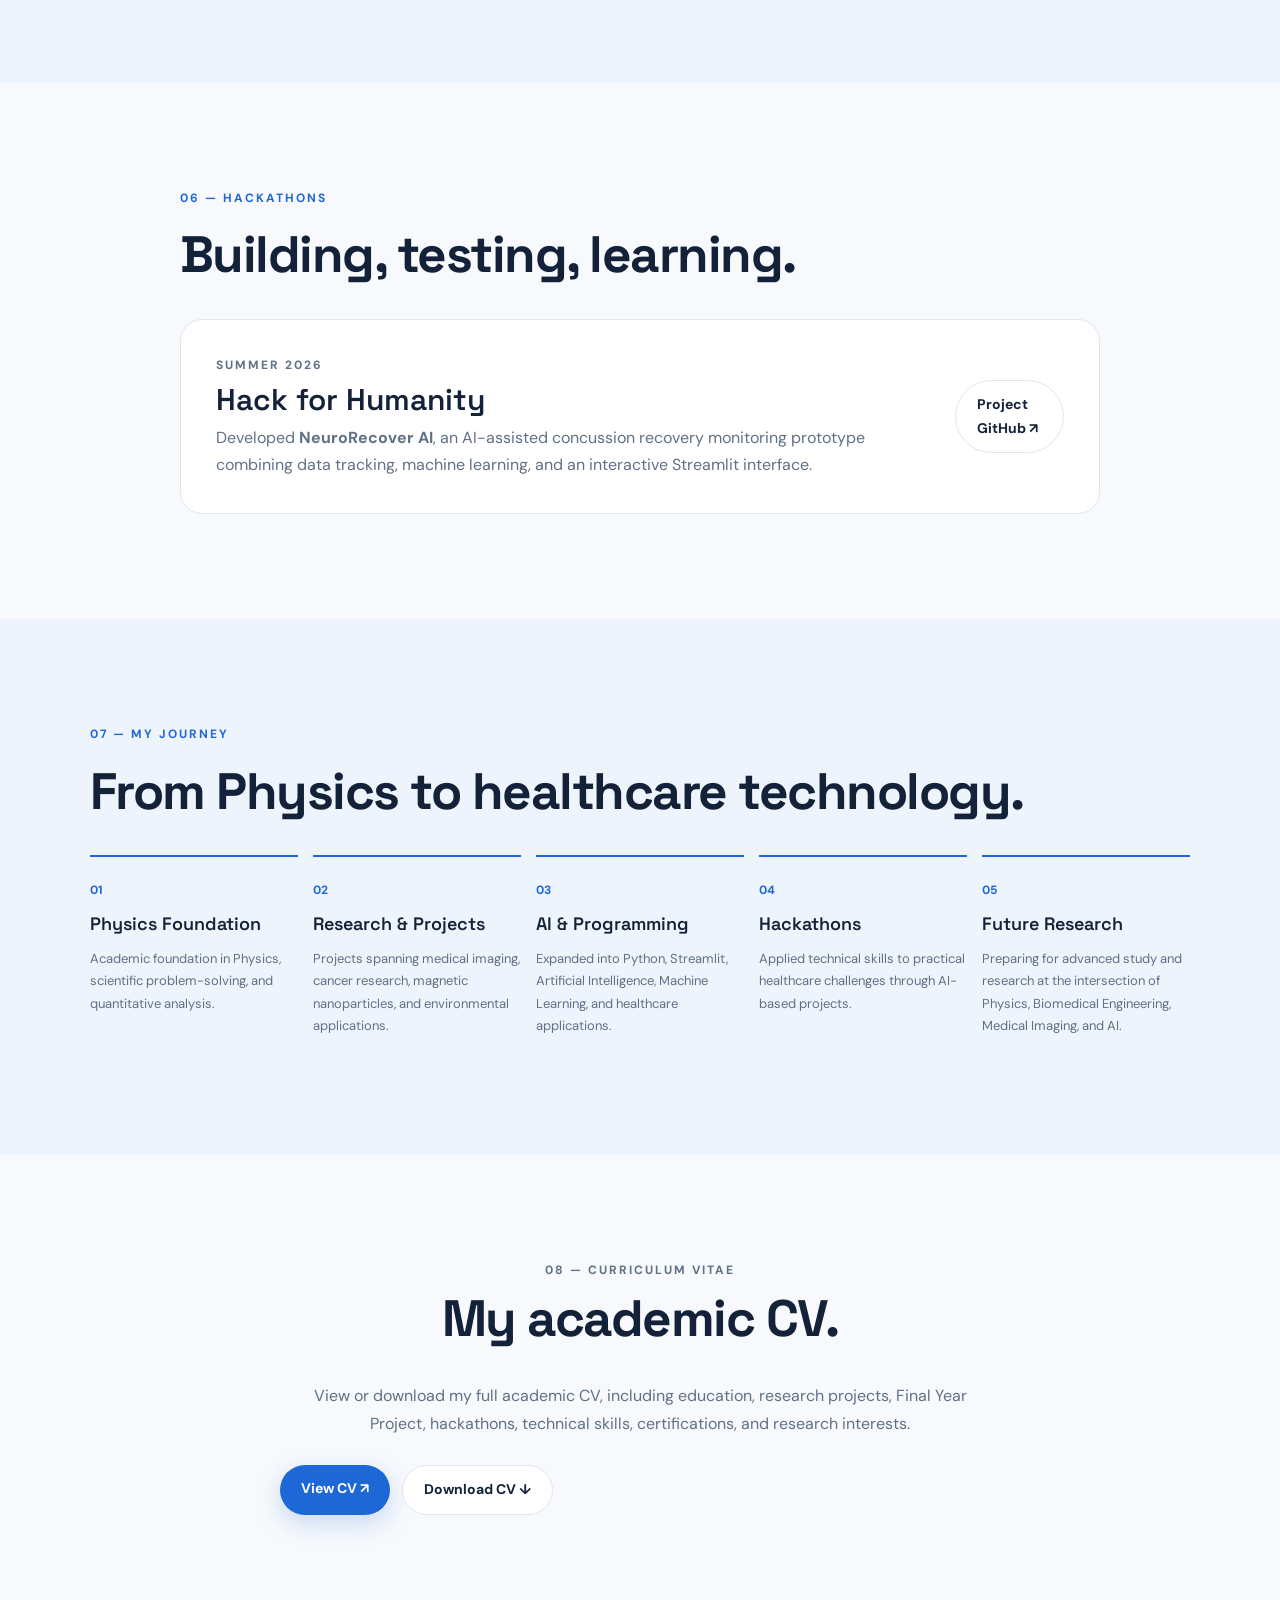
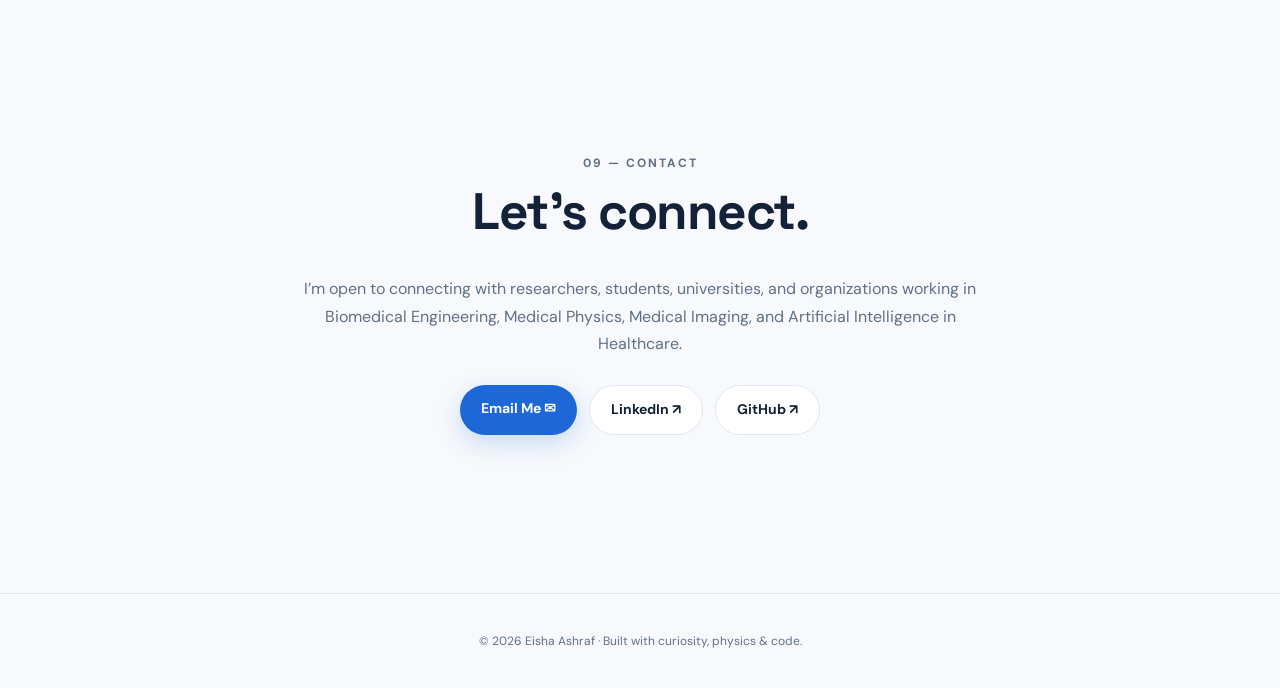
==== commit 8338aa38: "Connect CV PDF to portfolio" ====
--- a/index.html
+++ b/index.html
@@ -6,15 +6,15 @@
 <meta name="theme-color" content="#132238"><title>Eisha Ashraf | Biomedical & Medical AI Portfolio</title><link rel="stylesheet" href="style.css?v=5">
 </head>
 <body>
-<header class="navbar"><a class="logo" href="#home">Eisha<span>.</span></a><button class="menu-toggle" aria-label="Open navigation" aria-expanded="false">☰</button><nav class="nav-links" aria-label="Primary navigation"><a href="#about">About</a><a href="#projects">Projects</a><a href="#research">Research</a><a href="#skills">Skills</a><a href="#certificates">Certificates</a><a href="#hackathons">Hackathons</a><a href="#contact">Contact</a></nav></header>
+<header class="navbar"><a class="logo" href="#home">Eisha<span>.</span></a><button class="menu-toggle" aria-label="Open navigation" aria-expanded="false">☰</button><nav class="nav-links" aria-label="Primary navigation"><a href="#about">About</a><a href="#projects">Projects</a><a href="#research">Research</a><a href="#skills">Skills</a><a href="#certificates">Certificates</a><a href="#hackathons">Hackathons</a><a href="#cv">CV</a><a href="#contact">Contact</a></nav></header>
 <main>
-<section id="home" class="hero section"><div class="hero-copy"><p class="eyebrow">PHYSICS • BIOMEDICAL ENGINEERING • AI</p><h1>Building at the intersection of <span>Physics, Healthcare & AI.</span></h1><p class="hero-text">I am Eisha Ashraf, a Physics graduate exploring Biomedical Engineering, Medical Physics, Medical Imaging, and Artificial Intelligence through research-driven projects and practical healthcare applications.</p><div class="button-row"><a class="button primary" href="#projects">View My Projects</a><a class="button secondary" href="#contact">Let's Connect</a></div><div class="social-row"><a href="https://github.com/eishaashraf" target="_blank" rel="noopener">GitHub ↗</a><a href="https://www.linkedin.com/in/eisha-ashraf-480710289" target="_blank" rel="noopener">LinkedIn ↗</a></div></div><div class="hero-card"><div class="orbital orbital-one"></div><div class="orbital orbital-two"></div><div class="hero-card-content"><span class="status-dot"></span><p>Currently exploring</p><h3>Biomedical &<br>Medical AI</h3><div class="mini-tags"><span>Medical Imaging</span><span>AI</span><span>Nanotechnology</span></div></div></div></section>
+<section id="home" class="hero section"><div class="hero-copy"><p class="eyebrow">PHYSICS • BIOMEDICAL ENGINEERING • AI</p><h1>Building at the intersection of <span>Physics, Healthcare & AI.</span></h1><p class="hero-text">I am Eisha Ashraf, a Physics graduate exploring Biomedical Engineering, Medical Physics, Medical Imaging, and Artificial Intelligence through research-driven projects and practical healthcare applications.</p><div class="button-row"><a class="button primary" href="#projects">View My Projects</a><a class="button secondary" href="#cv">View CV ↗</a></div><div class="social-row"><a href="https://github.com/eishaashraf" target="_blank" rel="noopener">GitHub ↗</a><a href="https://www.linkedin.com/in/eisha-ashraf-480710289" target="_blank" rel="noopener">LinkedIn ↗</a></div></div><div class="hero-card"><div class="orbital orbital-one"></div><div class="orbital orbital-two"></div><div class="hero-card-content"><span class="status-dot"></span><p>Currently exploring</p><h3>Biomedical &<br>Medical AI</h3><div class="mini-tags"><span>Medical Imaging</span><span>AI</span><span>Nanotechnology</span></div></div></div></section>
 <section id="about" class="section narrow-section"><p class="eyebrow">01 — ABOUT</p><h2>Curious about how science becomes technology.</h2><div class="about-grid"><p>I am a Physics graduate with a strong interest in Biomedical Engineering, Medical Physics, Medical Imaging, and Artificial Intelligence in healthcare.</p><p>My academic and project work combines physics-based approaches, biomedical concepts, scientific research, and computational tools to explore real-world challenges in healthcare and technology.</p><p>My projects include medical imaging and cancer detection, magnetic nanoparticles for biomedical applications, magnetic-material-based water treatment, and AI-powered healthcare applications.</p><p>I am particularly interested in the intersection of advanced materials, medical imaging, artificial intelligence, and healthcare technology, while continuing to develop my research and programming skills.</p></div></section>
 <section id="projects" class="section"><div class="section-heading"><div><p class="eyebrow">02 — SELECTED WORK</p><h2>Projects</h2></div><p>Research-inspired studies and practical AI applications across physics and healthcare.</p></div>
 <article class="featured-project"><div class="featured-label">FEATURED PROJECT · HACKATHON 2026</div><div class="featured-grid"><div><h3>NeuroRecover AI</h3><p>An AI-assisted concussion recovery monitoring prototype developed during Hack for Humanity Summer 2026. The application combines daily check-ins, recovery tracking, AI-generated insights, and an interactive dashboard.</p><p class="disclaimer">Prototype for technology-assisted monitoring; not intended for diagnosis, medical clearance, or replacement of professional healthcare advice.</p></div><div class="feature-stat"><strong>AI + ML</strong><span>Healthcare application</span><strong>Streamlit</strong><span>Interactive prototype</span></div></div><div class="tags"><span>Artificial Intelligence</span><span>Machine Learning</span><span>Python</span><span>Streamlit</span><span>Data Analysis</span></div><div class="button-row"><a class="button primary" href="https://github.com/eishaashraf/NeuroRecover-AI" target="_blank" rel="noopener">GitHub ↗</a><a class="button secondary" href="https://neurorecover-ai-tm23ruowjot5bwmtzcaod6.streamlit.app/" target="_blank" rel="noopener">Live Demo ↗</a></div></article>
 <div class="project-grid"><article class="project-card"><span class="project-number">01</span><h3>Artificial Intelligence in Medical Imaging for Early Cancer Detection</h3><p>Explores how AI and machine learning can support early cancer detection through medical imaging, including abnormal-pattern recognition and diagnostic decision support.</p><div class="tags"><span>AI</span><span>Machine Learning</span><span>Medical Imaging</span><span>Cancer Detection</span></div></article><article class="project-card"><span class="project-number">02</span><h3>Comparison of MRI, CT, PET, and Ultrasound for Cancer Diagnosis</h3><p>A comparative study of major medical imaging modalities, examining working principles, strengths, limitations, image characteristics, and diagnostic applications.</p><div class="tags"><span>MRI</span><span>CT</span><span>PET</span><span>Ultrasound</span></div></article><article class="project-card"><span class="project-number">03</span><h3>Magnetic Nanoparticles in Cancer Therapy and Drug Delivery</h3><p>Explores magnetic nanoparticles as potential tools for MRI, magnetic hyperthermia, targeted drug delivery, and other biomedical applications.</p><div class="tags"><span>Nanotechnology</span><span>Cancer Therapy</span><span>Drug Delivery</span></div></article><article class="project-card"><span class="project-number">04</span><h3>Water Treatment Through Magnetic Materials</h3><p>An experimental project investigating porous Nickel Ferrite (NiFe₂O₄) magnetic nanoparticles for fluoride removal and exploring adsorption performance and reusable magnetic separation.</p><div class="tags"><span>NiFe₂O₄</span><span>Adsorption</span><span>Materials Science</span></div></article><article class="project-card"><span class="project-number">05</span><h3>OncoAssist AI</h3><p>An AI-focused healthcare project exploring how artificial intelligence can be integrated into cancer-related applications to provide structured, accessible, technology-assisted support.</p><div class="tags"><span>AI in Healthcare</span><span>Cancer</span><span>Healthcare Technology</span></div></article><article class="project-card"><span class="project-number">06</span><h3>AI Health Assistant</h3><p>A Streamlit-based healthcare application combining a BMI Calculator, AI Symptom Checker, and Medical Imaging Guide in one interactive interface.</p><div class="tags"><span>Python</span><span>Streamlit</span><span>Healthcare AI</span></div></article></div></section>
 <section id="research" class="section tinted"><p class="eyebrow">03 — RESEARCH INTERESTS</p><h2>Where I want to explore deeper.</h2><div class="interest-grid"><article><span>01</span><h3>Medical Imaging</h3><p>AI-assisted approaches for medical image analysis and diagnostic support.</p></article><article><span>02</span><h3>Medical Physics</h3><p>Applications of physics to medical imaging, diagnosis, and healthcare technologies.</p></article><article><span>03</span><h3>Biomedical Engineering</h3><p>Engineering and computational approaches to healthcare and biomedical problems.</p></article><article><span>04</span><h3>AI in Healthcare</h3><p>Machine learning and AI applications that can support healthcare technologies and research.</p></article><article><span>05</span><h3>Nanotechnology</h3><p>Magnetic nanoparticles and their biomedical and environmental applications.</p></article><article><span>06</span><h3>Cancer Research</h3><p>Technology-driven approaches to cancer detection, diagnosis, therapy, and drug delivery.</p></article></div></section>
-<section id="skills" class="section narrow-section"><p class="eyebrow">04 — SKILLS</p><h2>Tools & areas of practice.</h2><div class="skills-grid"><div><h3>Programming & Development</h3><p>Python · Streamlit · Git · GitHub</p></div><div><h3>Artificial Intelligence & Data</h3><p>Artificial Intelligence · Machine Learning · Data Analysis · AI in Healthcare</p></div><div><h3>Biomedical & Medical</h3><p>Medical Imaging · Medical Physics · Biomedical Engineering · Cancer Detection</p></div><div><h3>Research & Science</h3><p>Scientific Research · Scientific Writing · Materials Science · Nanotechnology · Magnetic Nanoparticles</p></div></div></section>
+<section id="skills" class="section narrow-section"><p class="eyebrow">04 — SKILLS</p><h2>Tools & areas of practice.</h2><div class="skills-grid"><div><h3>Programming & Development</h3><p>Python · MATLAB · Streamlit · Git · GitHub</p></div><div><h3>Artificial Intelligence & Data</h3><p>Artificial Intelligence · Machine Learning · Data Analysis · AI in Healthcare</p></div><div><h3>Biomedical & Medical</h3><p>Medical Imaging · Medical Physics · Biomedical Engineering · Cancer Detection</p></div><div><h3>Research & Science</h3><p>Scientific Research · Scientific Writing · Materials Science · Nanotechnology · Magnetic Nanoparticles</p></div></div></section>
 <section id="certificates" class="section tinted"><p class="eyebrow">05 — CERTIFICATIONS</p><h2>Continuous learning.</h2><p class="section-intro">Selected certificates and completed learning programs across AI, Python, healthcare, and research.</p><div class="certificate-grid">
 <article class="certificate-card"><span>01</span><h3>Introduction to Modern AI</h3><p>Cisco Networking Academy · 2026</p><small>Artificial Intelligence</small><a href="assets/certificates/assets/Introduction_to_Modern_AI_certificate_eisha-ashraf86-gmail-com_1ac4b35b-424c-43c1-b8c2-8f8c6375bed8.pdf" target="_blank" rel="noopener">View Certificate ↗</a></article>
 <article class="certificate-card"><span>02</span><h3>Python Essentials 1</h3><p>Cisco Networking Academy · 2026</p><small>Python</small><a href="assets/certificates/assets/Python_Essentials_1_certificate_eisha-ashraf86-gmail-com_176e4cef-7fd2-40ce-9b94-4b902374708e.pdf" target="_blank" rel="noopener">View Certificate ↗</a></article>
@@ -30,6 +30,6 @@
 </div></section>
 <section id="hackathons" class="section narrow-section"><p class="eyebrow">06 — HACKATHONS</p><h2>Building, testing, learning.</h2><article class="hackathon-card"><div><p class="eyebrow">SUMMER 2026</p><h3>Hack for Humanity</h3><p>Developed <strong>NeuroRecover AI</strong>, an AI-assisted concussion recovery monitoring prototype combining data tracking, machine learning, and an interactive Streamlit interface.</p></div><a class="button secondary" href="https://github.com/eishaashraf/NeuroRecover-AI" target="_blank" rel="noopener">Project GitHub ↗</a></article></section>
 <section id="journey" class="section tinted"><p class="eyebrow">07 — MY JOURNEY</p><h2>From Physics to healthcare technology.</h2><div class="timeline"><div><span>01</span><h3>Physics Foundation</h3><p>Academic foundation in Physics, scientific problem-solving, and quantitative analysis.</p></div><div><span>02</span><h3>Research & Projects</h3><p>Projects spanning medical imaging, cancer research, magnetic nanoparticles, and environmental applications.</p></div><div><span>03</span><h3>AI & Programming</h3><p>Expanded into Python, Streamlit, Artificial Intelligence, Machine Learning, and healthcare applications.</p></div><div><span>04</span><h3>Hackathons</h3><p>Applied technical skills to practical healthcare challenges through AI-based projects.</p></div><div><span>05</span><h3>Future Research</h3><p>Preparing for advanced study and research at the intersection of Physics, Biomedical Engineering, Medical Imaging, and AI.</p></div></div></section>
-<section id="cv" class="section cv-section"><p class="eyebrow">08 — ACADEMIC PROFILE</p><h2>My academic direction.</h2><p>My portfolio currently brings together my academic interests, research projects, technical skills, certifications, and hackathon work. A downloadable CV will be added when ready.</p><a class="button secondary" href="#about">Explore Portfolio ↑</a></section>
+<section id="cv" class="section cv-section"><p class="eyebrow">08 — CURRICULUM VITAE</p><h2>My academic CV.</h2><p>View or download my full academic CV, including education, research projects, Final Year Project, hackathons, technical skills, certifications, and research interests.</p><div class="button-row"><a class="button primary" href="Eisha_Ashraf_CV.pdf" target="_blank" rel="noopener">View CV ↗</a><a class="button secondary" href="Eisha_Ashraf_CV.pdf" download>Download CV ↓</a></div></section>
 <section id="contact" class="section contact-section"><p class="eyebrow">09 — CONTACT</p><h2>Let's connect.</h2><p>I’m open to connecting with researchers, students, universities, and organizations working in Biomedical Engineering, Medical Physics, Medical Imaging, and Artificial Intelligence in Healthcare.</p><div class="button-row"><a class="button primary" href="mailto:eisha.ashraf86@gmail.com">Email Me ✉</a><a class="button secondary" href="https://www.linkedin.com/in/eisha-ashraf-480710289" target="_blank" rel="noopener">LinkedIn ↗</a><a class="button secondary" href="https://github.com/eishaashraf" target="_blank" rel="noopener">GitHub ↗</a></div></section>
 </main><footer><p>© <span id="year">2026</span> Eisha Ashraf · Built with curiosity, physics & code.</p></footer><script src="script.js?v=5"></script></body></html>
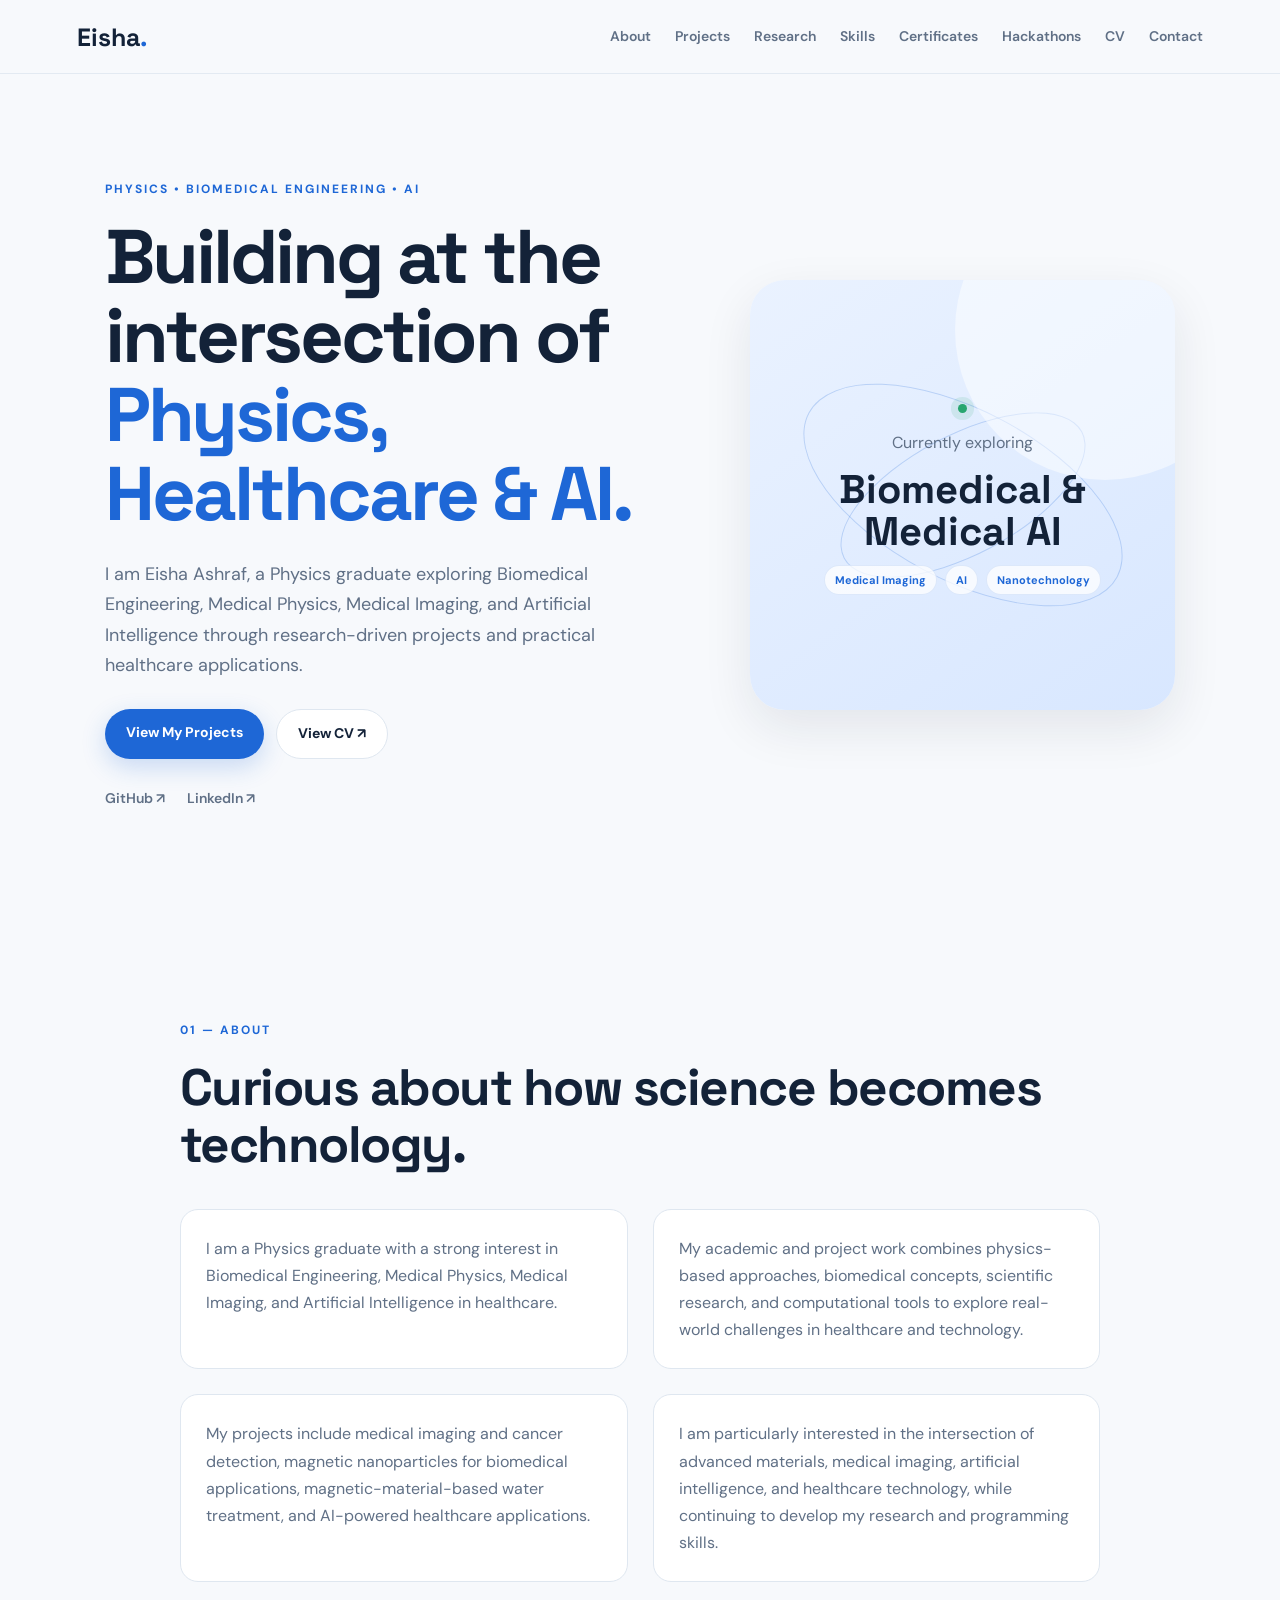
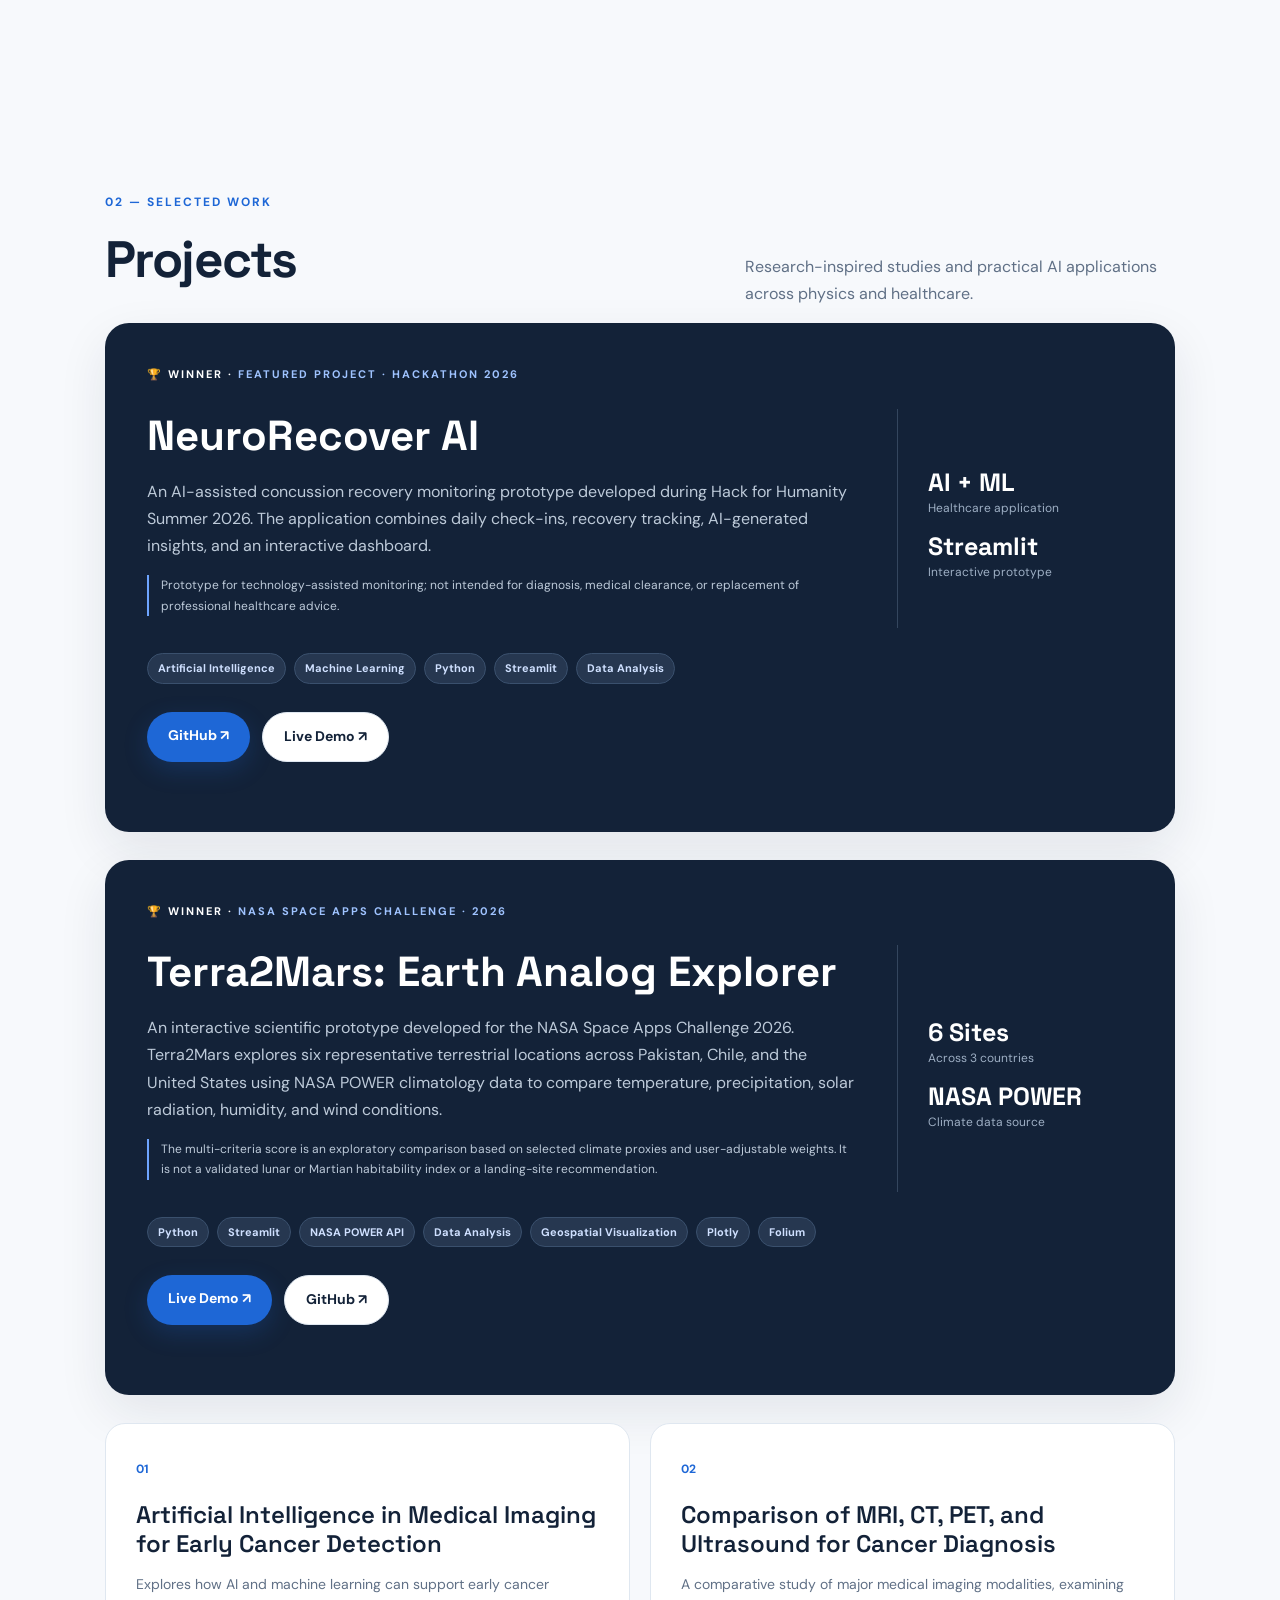
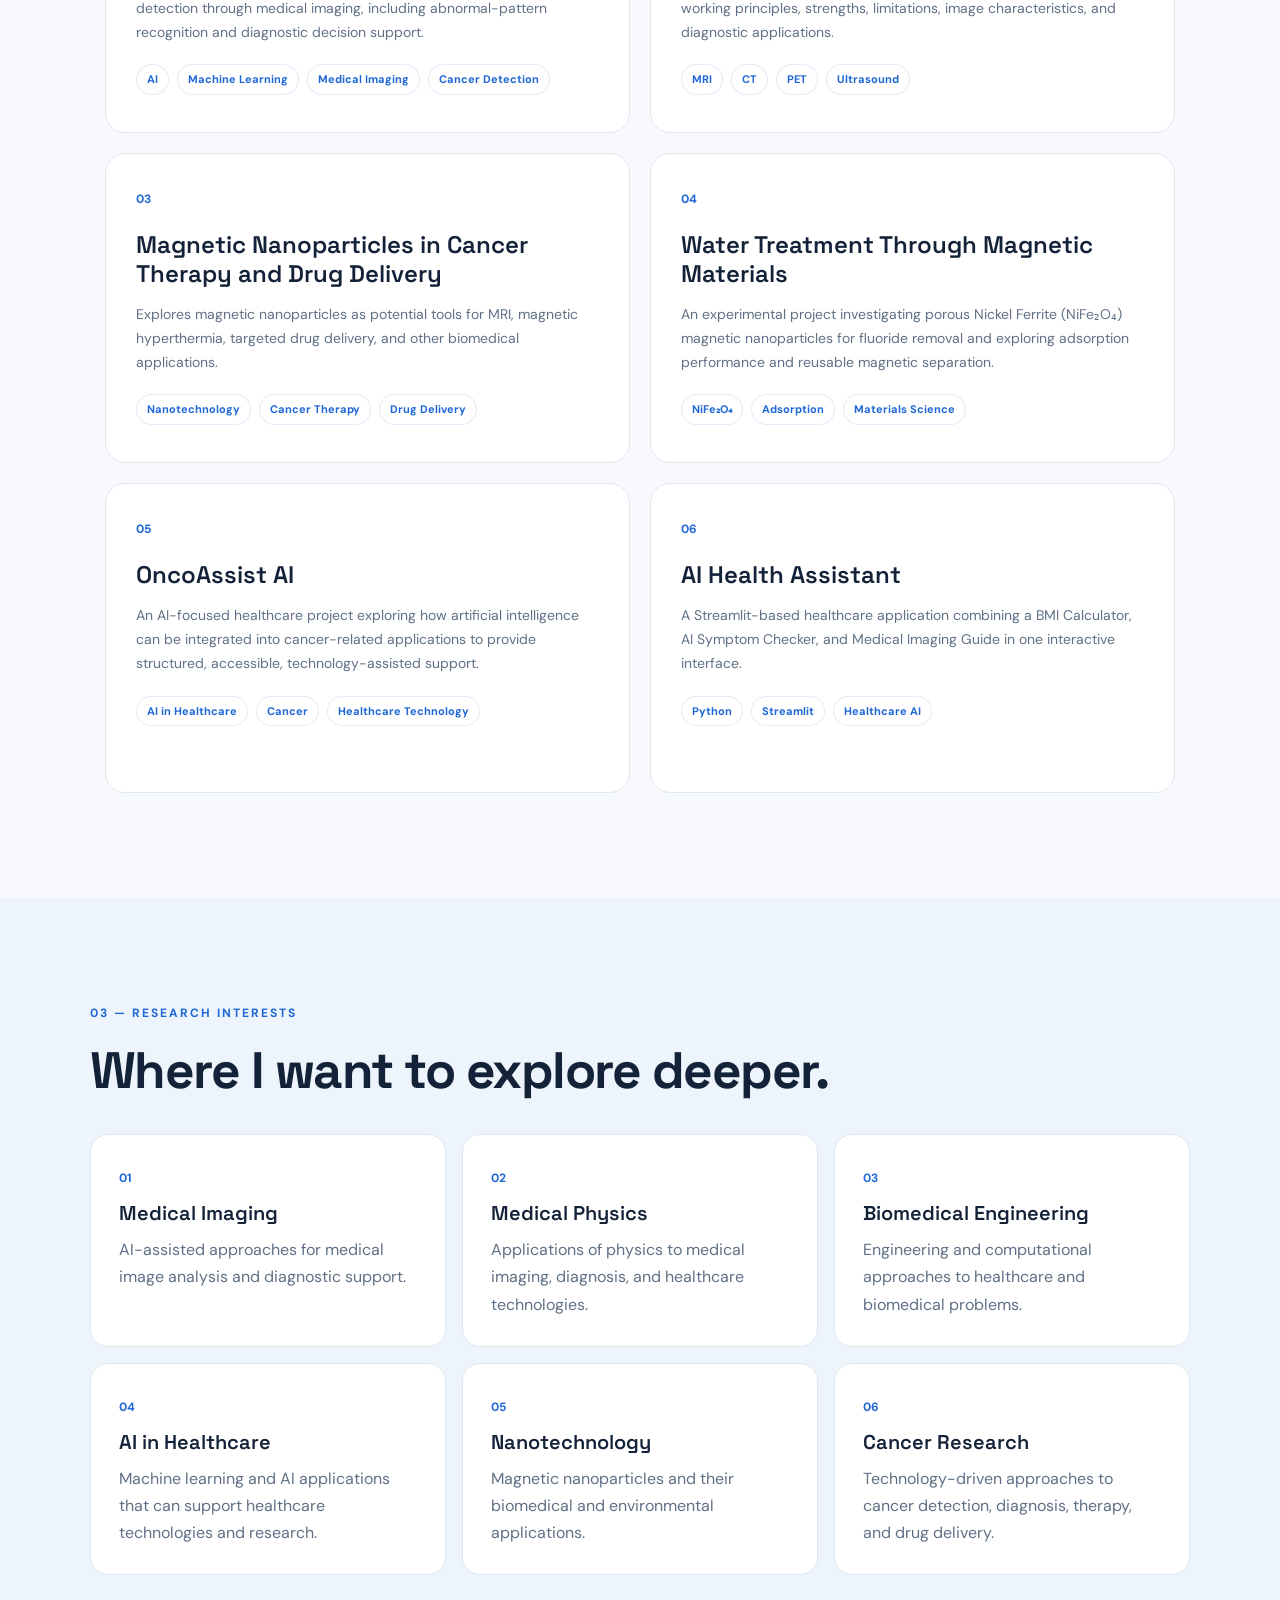
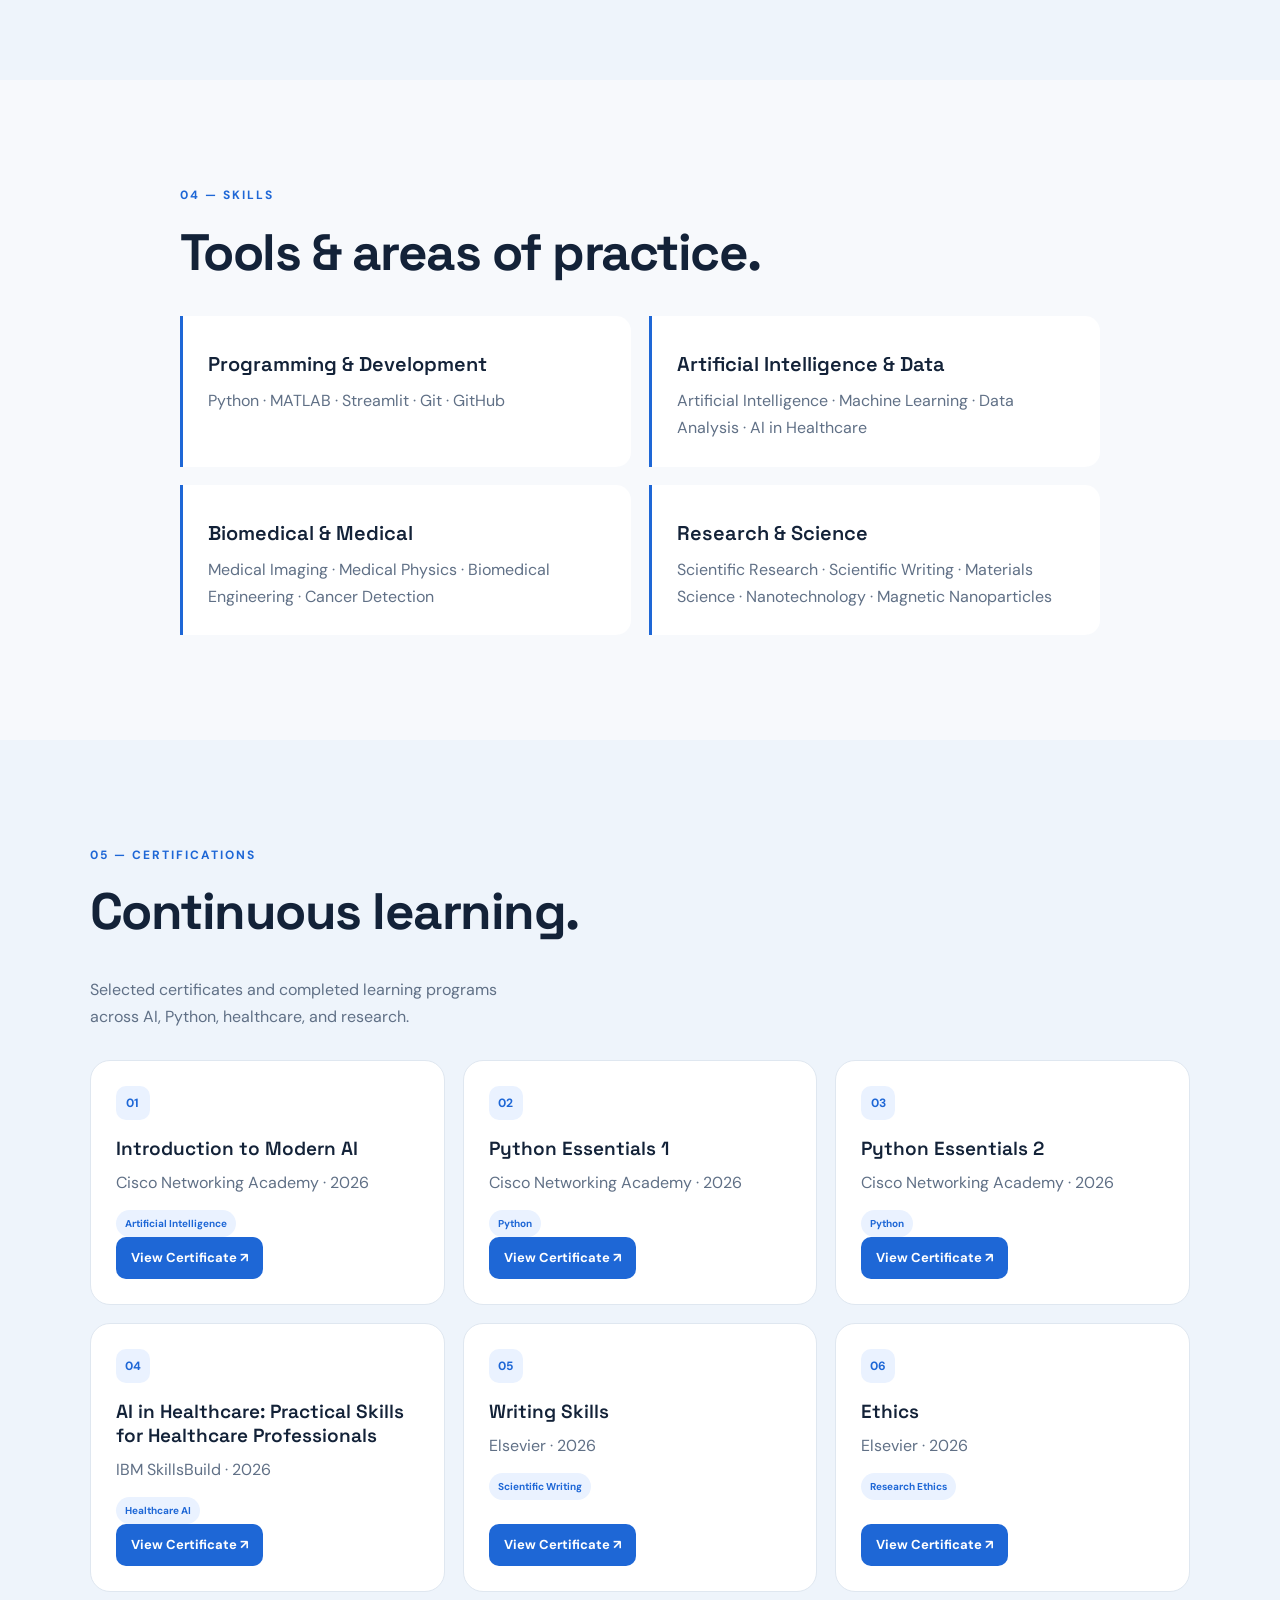
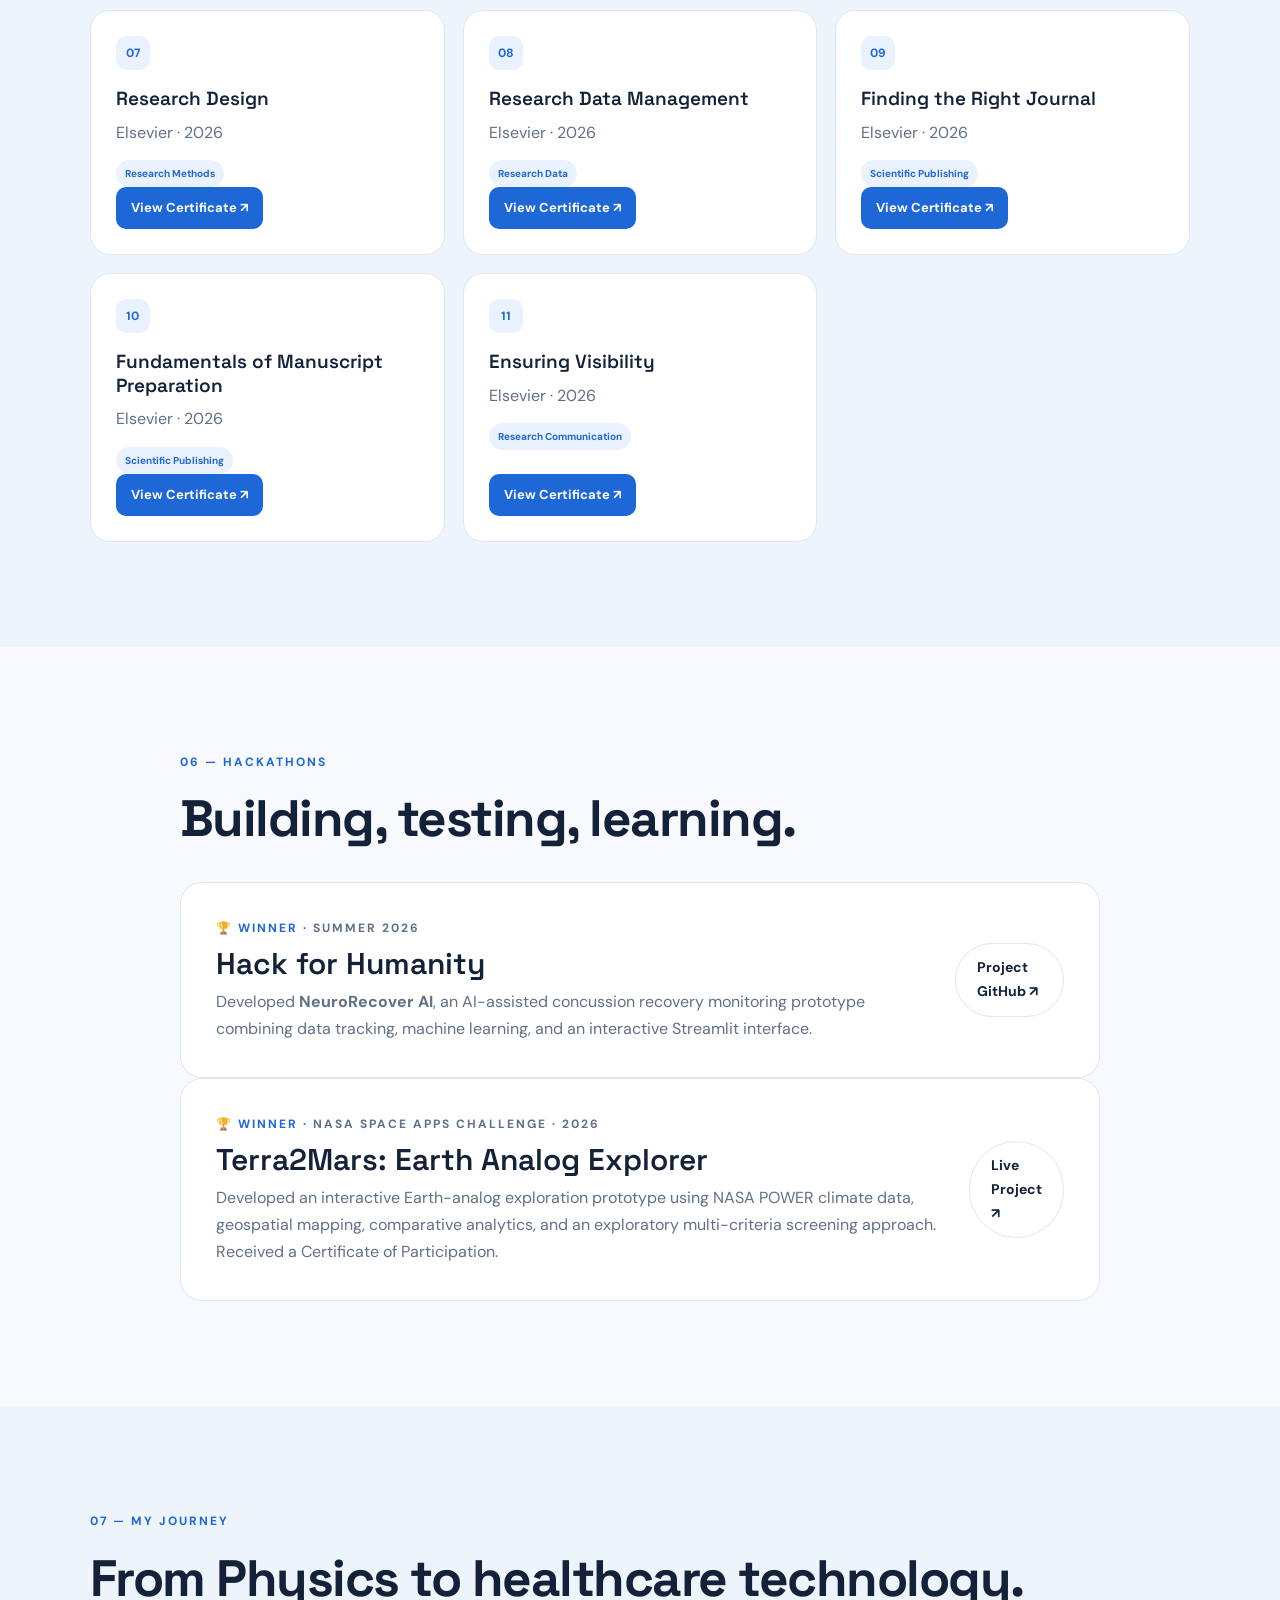
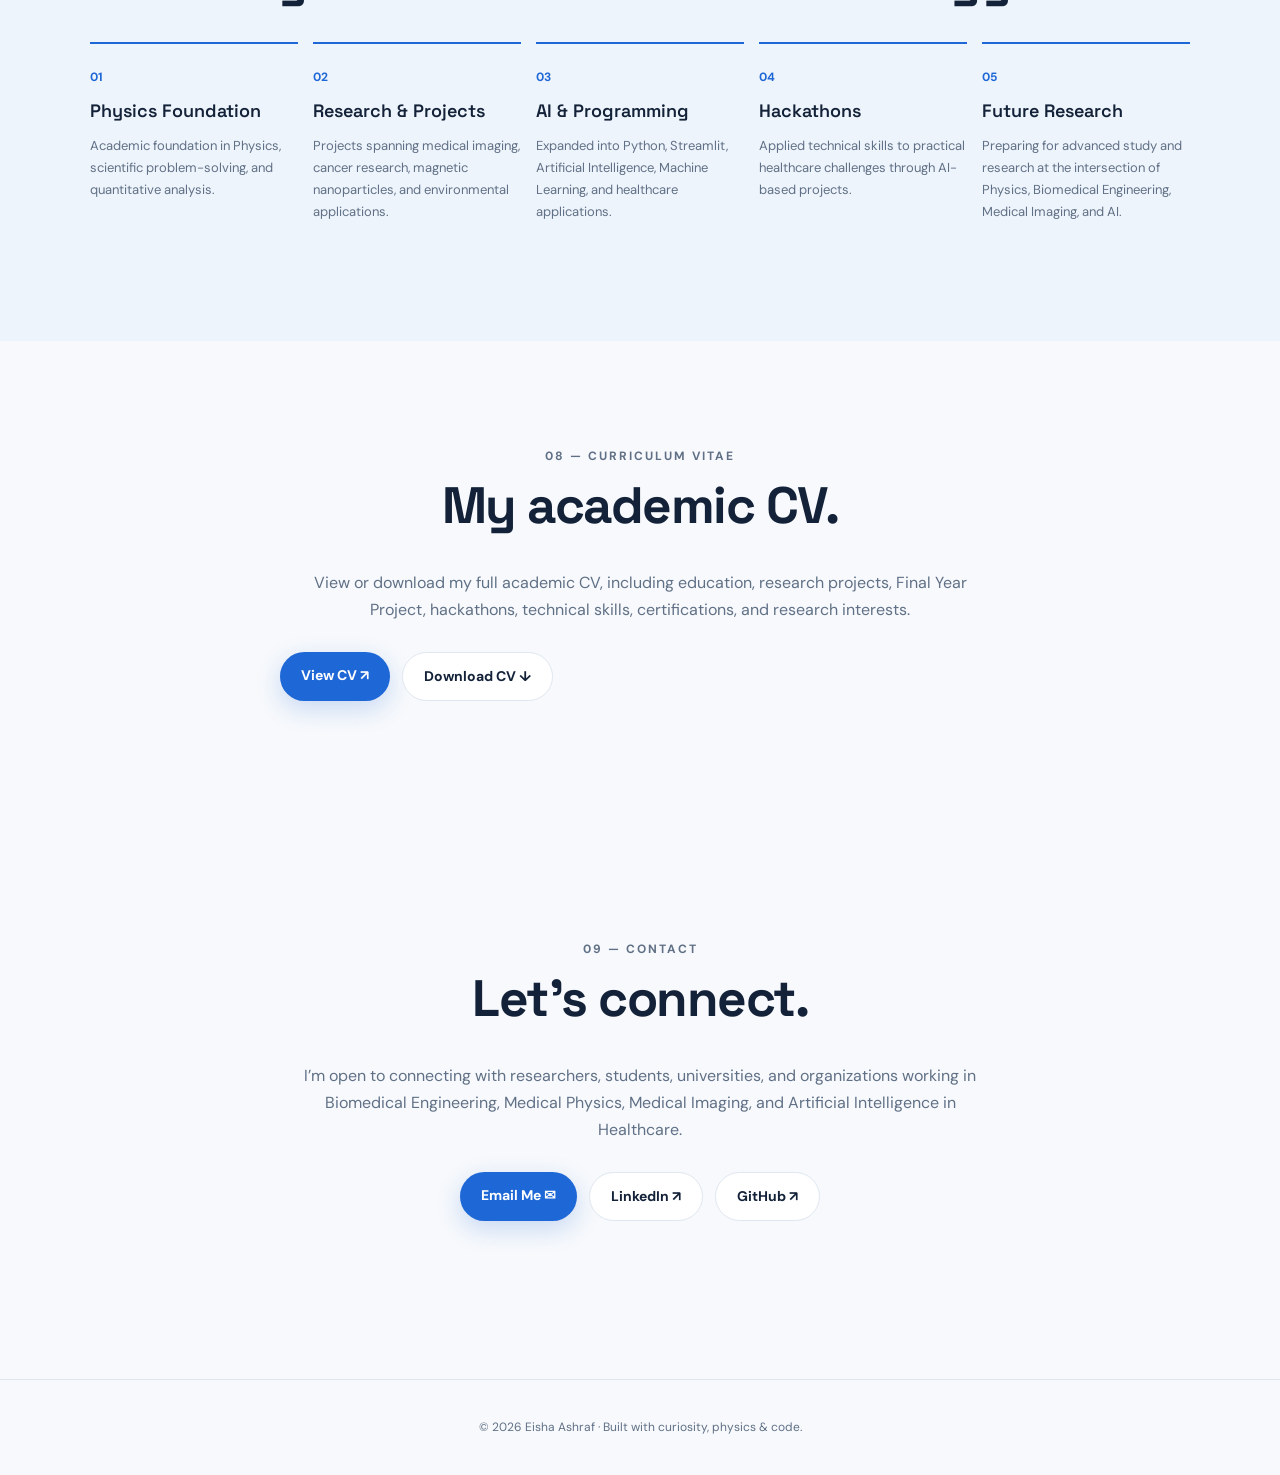
==== commit 4103bde1: "Add Terra2Mars NASA Space Apps project to portfolio" ====
--- a/index.html
+++ b/index.html
@@ -12,6 +12,7 @@
 <section id="about" class="section narrow-section"><p class="eyebrow">01 — ABOUT</p><h2>Curious about how science becomes technology.</h2><div class="about-grid"><p>I am a Physics graduate with a strong interest in Biomedical Engineering, Medical Physics, Medical Imaging, and Artificial Intelligence in healthcare.</p><p>My academic and project work combines physics-based approaches, biomedical concepts, scientific research, and computational tools to explore real-world challenges in healthcare and technology.</p><p>My projects include medical imaging and cancer detection, magnetic nanoparticles for biomedical applications, magnetic-material-based water treatment, and AI-powered healthcare applications.</p><p>I am particularly interested in the intersection of advanced materials, medical imaging, artificial intelligence, and healthcare technology, while continuing to develop my research and programming skills.</p></div></section>
 <section id="projects" class="section"><div class="section-heading"><div><p class="eyebrow">02 — SELECTED WORK</p><h2>Projects</h2></div><p>Research-inspired studies and practical AI applications across physics and healthcare.</p></div>
 <article class="featured-project"><div class="featured-label">FEATURED PROJECT · HACKATHON 2026</div><div class="featured-grid"><div><h3>NeuroRecover AI</h3><p>An AI-assisted concussion recovery monitoring prototype developed during Hack for Humanity Summer 2026. The application combines daily check-ins, recovery tracking, AI-generated insights, and an interactive dashboard.</p><p class="disclaimer">Prototype for technology-assisted monitoring; not intended for diagnosis, medical clearance, or replacement of professional healthcare advice.</p></div><div class="feature-stat"><strong>AI + ML</strong><span>Healthcare application</span><strong>Streamlit</strong><span>Interactive prototype</span></div></div><div class="tags"><span>Artificial Intelligence</span><span>Machine Learning</span><span>Python</span><span>Streamlit</span><span>Data Analysis</span></div><div class="button-row"><a class="button primary" href="https://github.com/eishaashraf/NeuroRecover-AI" target="_blank" rel="noopener">GitHub ↗</a><a class="button secondary" href="https://neurorecover-ai-tm23ruowjot5bwmtzcaod6.streamlit.app/" target="_blank" rel="noopener">Live Demo ↗</a></div></article>
+<article class="featured-project"><div class="featured-label">NASA SPACE APPS CHALLENGE · 2026</div><div class="featured-grid"><div><h3>Terra2Mars: Earth Analog Explorer</h3><p>An interactive scientific prototype developed for the NASA Space Apps Challenge 2026. Terra2Mars explores six representative terrestrial locations across Pakistan, Chile, and the United States using NASA POWER climatology data to compare temperature, precipitation, solar radiation, humidity, and wind conditions.</p><p class="disclaimer">The multi-criteria score is an exploratory comparison based on selected climate proxies and user-adjustable weights. It is not a validated lunar or Martian habitability index or a landing-site recommendation.</p></div><div class="feature-stat"><strong>6 Sites</strong><span>Across 3 countries</span><strong>NASA POWER</strong><span>Climate data source</span></div></div><div class="tags"><span>Python</span><span>Streamlit</span><span>NASA POWER API</span><span>Data Analysis</span><span>Geospatial Visualization</span><span>Plotly</span><span>Folium</span></div><div class="button-row"><a class="button primary" href="https://wrfjgna3t33twupqjgx6rt.streamlit.app/" target="_blank" rel="noopener">Live Demo ↗</a><a class="button secondary" href="https://github.com/eishaashraf/Terra2Mars-Earth-Analog-Explorer" target="_blank" rel="noopener">GitHub ↗</a></div></article>
 <div class="project-grid"><article class="project-card"><span class="project-number">01</span><h3>Artificial Intelligence in Medical Imaging for Early Cancer Detection</h3><p>Explores how AI and machine learning can support early cancer detection through medical imaging, including abnormal-pattern recognition and diagnostic decision support.</p><div class="tags"><span>AI</span><span>Machine Learning</span><span>Medical Imaging</span><span>Cancer Detection</span></div></article><article class="project-card"><span class="project-number">02</span><h3>Comparison of MRI, CT, PET, and Ultrasound for Cancer Diagnosis</h3><p>A comparative study of major medical imaging modalities, examining working principles, strengths, limitations, image characteristics, and diagnostic applications.</p><div class="tags"><span>MRI</span><span>CT</span><span>PET</span><span>Ultrasound</span></div></article><article class="project-card"><span class="project-number">03</span><h3>Magnetic Nanoparticles in Cancer Therapy and Drug Delivery</h3><p>Explores magnetic nanoparticles as potential tools for MRI, magnetic hyperthermia, targeted drug delivery, and other biomedical applications.</p><div class="tags"><span>Nanotechnology</span><span>Cancer Therapy</span><span>Drug Delivery</span></div></article><article class="project-card"><span class="project-number">04</span><h3>Water Treatment Through Magnetic Materials</h3><p>An experimental project investigating porous Nickel Ferrite (NiFe₂O₄) magnetic nanoparticles for fluoride removal and exploring adsorption performance and reusable magnetic separation.</p><div class="tags"><span>NiFe₂O₄</span><span>Adsorption</span><span>Materials Science</span></div></article><article class="project-card"><span class="project-number">05</span><h3>OncoAssist AI</h3><p>An AI-focused healthcare project exploring how artificial intelligence can be integrated into cancer-related applications to provide structured, accessible, technology-assisted support.</p><div class="tags"><span>AI in Healthcare</span><span>Cancer</span><span>Healthcare Technology</span></div></article><article class="project-card"><span class="project-number">06</span><h3>AI Health Assistant</h3><p>A Streamlit-based healthcare application combining a BMI Calculator, AI Symptom Checker, and Medical Imaging Guide in one interactive interface.</p><div class="tags"><span>Python</span><span>Streamlit</span><span>Healthcare AI</span></div></article></div></section>
 <section id="research" class="section tinted"><p class="eyebrow">03 — RESEARCH INTERESTS</p><h2>Where I want to explore deeper.</h2><div class="interest-grid"><article><span>01</span><h3>Medical Imaging</h3><p>AI-assisted approaches for medical image analysis and diagnostic support.</p></article><article><span>02</span><h3>Medical Physics</h3><p>Applications of physics to medical imaging, diagnosis, and healthcare technologies.</p></article><article><span>03</span><h3>Biomedical Engineering</h3><p>Engineering and computational approaches to healthcare and biomedical problems.</p></article><article><span>04</span><h3>AI in Healthcare</h3><p>Machine learning and AI applications that can support healthcare technologies and research.</p></article><article><span>05</span><h3>Nanotechnology</h3><p>Magnetic nanoparticles and their biomedical and environmental applications.</p></article><article><span>06</span><h3>Cancer Research</h3><p>Technology-driven approaches to cancer detection, diagnosis, therapy, and drug delivery.</p></article></div></section>
 <section id="skills" class="section narrow-section"><p class="eyebrow">04 — SKILLS</p><h2>Tools & areas of practice.</h2><div class="skills-grid"><div><h3>Programming & Development</h3><p>Python · MATLAB · Streamlit · Git · GitHub</p></div><div><h3>Artificial Intelligence & Data</h3><p>Artificial Intelligence · Machine Learning · Data Analysis · AI in Healthcare</p></div><div><h3>Biomedical & Medical</h3><p>Medical Imaging · Medical Physics · Biomedical Engineering · Cancer Detection</p></div><div><h3>Research & Science</h3><p>Scientific Research · Scientific Writing · Materials Science · Nanotechnology · Magnetic Nanoparticles</p></div></div></section>
@@ -28,8 +29,8 @@
 <article class="certificate-card"><span>10</span><h3>Fundamentals of Manuscript Preparation</h3><p>Elsevier · 2026</p><small>Scientific Publishing</small><a href="assets/certificates/assets/fundamentals-manuscript-preparation-certificate%20(1).pdf" target="_blank" rel="noopener">View Certificate ↗</a></article>
 <article class="certificate-card"><span>11</span><h3>Ensuring Visibility</h3><p>Elsevier · 2026</p><small>Research Communication</small><a href="assets/certificates/assets/ensuring-visibility-certificate.pdf" target="_blank" rel="noopener">View Certificate ↗</a></article>
 </div></section>
-<section id="hackathons" class="section narrow-section"><p class="eyebrow">06 — HACKATHONS</p><h2>Building, testing, learning.</h2><article class="hackathon-card"><div><p class="eyebrow">SUMMER 2026</p><h3>Hack for Humanity</h3><p>Developed <strong>NeuroRecover AI</strong>, an AI-assisted concussion recovery monitoring prototype combining data tracking, machine learning, and an interactive Streamlit interface.</p></div><a class="button secondary" href="https://github.com/eishaashraf/NeuroRecover-AI" target="_blank" rel="noopener">Project GitHub ↗</a></article></section>
+<section id="hackathons" class="section narrow-section"><p class="eyebrow">06 — HACKATHONS</p><h2>Building, testing, learning.</h2><article class="hackathon-card"><div><p class="eyebrow">SUMMER 2026</p><h3>Hack for Humanity</h3><p>Developed <strong>NeuroRecover AI</strong>, an AI-assisted concussion recovery monitoring prototype combining data tracking, machine learning, and an interactive Streamlit interface.</p></div><a class="button secondary" href="https://github.com/eishaashraf/NeuroRecover-AI" target="_blank" rel="noopener">Project GitHub ↗</a></article><article class="hackathon-card"><div><p class="eyebrow">NASA SPACE APPS CHALLENGE · 2026</p><h3>Terra2Mars: Earth Analog Explorer</h3><p>Developed an interactive Earth-analog exploration prototype using NASA POWER climate data, geospatial mapping, comparative analytics, and an exploratory multi-criteria screening approach. Received a Certificate of Participation.</p></div><a class="button secondary" href="https://wrfjgna3t33twupqjgx6rt.streamlit.app/" target="_blank" rel="noopener">Live Project ↗</a></article></section>
 <section id="journey" class="section tinted"><p class="eyebrow">07 — MY JOURNEY</p><h2>From Physics to healthcare technology.</h2><div class="timeline"><div><span>01</span><h3>Physics Foundation</h3><p>Academic foundation in Physics, scientific problem-solving, and quantitative analysis.</p></div><div><span>02</span><h3>Research & Projects</h3><p>Projects spanning medical imaging, cancer research, magnetic nanoparticles, and environmental applications.</p></div><div><span>03</span><h3>AI & Programming</h3><p>Expanded into Python, Streamlit, Artificial Intelligence, Machine Learning, and healthcare applications.</p></div><div><span>04</span><h3>Hackathons</h3><p>Applied technical skills to practical healthcare challenges through AI-based projects.</p></div><div><span>05</span><h3>Future Research</h3><p>Preparing for advanced study and research at the intersection of Physics, Biomedical Engineering, Medical Imaging, and AI.</p></div></div></section>
-<section id="cv" class="section cv-section"><p class="eyebrow">08 — CURRICULUM VITAE</p><h2>My academic CV.</h2><p>View or download my full academic CV, including education, research projects, Final Year Project, hackathons, technical skills, certifications, and research interests.</p><div class="button-row"><a class="button primary" href="Eisha_Ashraf_CV.pdf" target="_blank" rel="noopener">View CV ↗</a><a class="button secondary" href="Eisha_Ashraf_CV.pdf" download>Download CV ↓</a></div></section>
+<section id="cv" class="section cv-section"><p class="eyebrow">08 — CURRICULUM VITAE</p><h2>My academic CV.</h2><p>View or download my full academic CV, including education, research projects, Final Year Project, hackathons, technical skills, certifications, and research interests.</p><div class="button-row"><a class="button primary" href="Eisha_Ashraf_CV%20(1).pdf" target="_blank" rel="noopener">View CV ↗</a><a class="button secondary" href="Eisha_Ashraf_CV%20(1).pdf" download>Download CV ↓</a></div></section>
 <section id="contact" class="section contact-section"><p class="eyebrow">09 — CONTACT</p><h2>Let's connect.</h2><p>I’m open to connecting with researchers, students, universities, and organizations working in Biomedical Engineering, Medical Physics, Medical Imaging, and Artificial Intelligence in Healthcare.</p><div class="button-row"><a class="button primary" href="mailto:eisha.ashraf86@gmail.com">Email Me ✉</a><a class="button secondary" href="https://www.linkedin.com/in/eisha-ashraf-480710289" target="_blank" rel="noopener">LinkedIn ↗</a><a class="button secondary" href="https://github.com/eishaashraf" target="_blank" rel="noopener">GitHub ↗</a></div></section>
 </main><footer><p>© <span id="year">2026</span> Eisha Ashraf · Built with curiosity, physics & code.</p></footer><script src="script.js?v=5"></script></body></html>
--- a/style.css
+++ b/style.css
@@ -1,4 +1,3 @@
 @import url('https://fonts.googleapis.com/css2?family=DM+Sans:wght@400;500;600;700&family=Space+Grotesk:wght@400;500;600;700&display=swap');
-:root{--bg:#f7f9fc;--surface:#fff;--ink:#132238;--muted:#607086;--line:#dfe7f0;--accent:#1e67d6;--accent-soft:#eaf2ff;--shadow:0 18px 50px rgba(19,34,56,.09);--radius:24px}*{box-sizing:border-box;scroll-behavior:smooth}html{scroll-padding-top:90px}body{margin:0;background:var(--bg);color:var(--ink);font-family:'DM Sans',sans-serif;line-height:1.7}.navbar{position:sticky;top:0;z-index:10;height:74px;display:flex;align-items:center;justify-content:space-between;padding:0 6%;background:rgba(247,249,252,.92);backdrop-filter:blur(14px);border-bottom:1px solid rgba(223,231,240,.8)}.logo{font:700 25px 'Space Grotesk',sans-serif;color:var(--ink);text-decoration:none}.logo span{color:var(--accent)}.nav-links{display:flex;gap:24px}.nav-links a,.social-row a{color:var(--muted);text-decoration:none;font-weight:600;font-size:14px;transition:.2s}.nav-links a:hover,.nav-links a.active,.social-row a:hover{color:var(--accent)}.menu-toggle{display:none;border:0;background:none;font-size:25px;color:var(--ink);cursor:pointer}.section{padding:105px 7%;max-width:1250px;margin:auto}.hero{min-height:calc(100vh - 74px);display:grid;grid-template-columns:1.15fr .85fr;gap:70px;align-items:center}.eyebrow{font-size:12px;letter-spacing:2px;font-weight:700;color:var(--accent);margin:0 0 18px}.hero h1{font:700 clamp(45px,6vw,76px)/1.04 'Space Grotesk',sans-serif;letter-spacing:-3px;margin:0 0 25px}.hero h1 span{color:var(--accent)}.hero-text{font-size:18px;color:var(--muted);max-width:720px}.button-row{display:flex;flex-wrap:wrap;gap:12px;margin:28px 0}.button{display:inline-block;text-decoration:none;border-radius:999px;padding:12px 21px;font-weight:700;font-size:14px;transition:.2s}.button:hover{transform:translateY(-2px)}.primary{background:var(--accent);color:#fff;box-shadow:0 8px 25px rgba(30,103,214,.22)}.secondary{border:1px solid var(--line);background:var(--surface);color:var(--ink)}.social-row{display:flex;gap:22px;margin-top:20px;align-items:center}.muted-note{font-size:12px;color:var(--muted)}.hero-card{height:430px;border-radius:35px;background:linear-gradient(145deg,#eaf2ff,#d8e7ff);position:relative;overflow:hidden;box-shadow:var(--shadow);display:flex;align-items:center;justify-content:center}.hero-card:after{content:'';position:absolute;width:300px;height:300px;border-radius:50%;background:rgba(255,255,255,.48);top:-100px;right:-80px}.orbital{position:absolute;border:1px solid rgba(30,103,214,.22);border-radius:50%;width:350px;height:170px;transform:rotate(-28deg)}.orbital-one{transform:rotate(28deg)}.orbital-two{width:270px;height:120px}.hero-card-content{position:relative;z-index:2;text-align:center}.hero-card-content p{color:var(--muted);margin:8px}.hero-card-content h3{font:700 40px/1.05 'Space Grotesk';margin:12px}.status-dot{display:inline-block;width:9px;height:9px;border-radius:50%;background:#27a66f;box-shadow:0 0 0 7px rgba(39,166,111,.12)}.mini-tags,.tags{display:flex;flex-wrap:wrap;gap:8px;justify-content:center}.mini-tags span,.tags span{background:rgba(255,255,255,.75);border:1px solid rgba(30,103,214,.12);border-radius:999px;padding:5px 10px;font-size:11px;color:var(--accent);font-weight:700}.narrow-section{max-width:1100px}.section h2{font:700 clamp(34px,4vw,53px)/1.12 'Space Grotesk';letter-spacing:-1.5px;margin:0 0 35px}.about-grid{display:grid;grid-template-columns:1fr 1fr;gap:25px}.about-grid p{margin:0;padding:25px;background:var(--surface);border:1px solid var(--line);border-radius:18px;color:var(--muted)}.tinted{max-width:none;background:#eef4fb}.section-heading{display:flex;justify-content:space-between;align-items:end;gap:30px}.section-heading>p,.section-intro{max-width:430px;color:var(--muted)}.featured-project{background:var(--ink);color:#fff;border-radius:var(--radius);padding:42px;box-shadow:var(--shadow);margin-bottom:28px}.featured-label{font-size:11px;letter-spacing:2px;color:#9fc3ff;font-weight:700;margin-bottom:25px}.featured-grid{display:grid;grid-template-columns:1.5fr .5fr;gap:40px}.featured-project h3{font:700 42px 'Space Grotesk';margin:0 0 14px}.featured-project p{color:#bdcad9}.featured-project .disclaimer{font-size:12px;border-left:2px solid #6da4ff;padding-left:12px}.feature-stat{display:grid;align-content:center;border-left:1px solid #34465e;padding-left:30px}.feature-stat strong{font:700 25px 'Space Grotesk';color:#fff;margin-top:12px}.feature-stat span{font-size:12px;color:#9eafc4}.featured-project .tags{justify-content:flex-start;margin:25px 0}.featured-project .tags span{background:#263750;border-color:#3a506d;color:#cfe0ff}.featured-project .secondary{background:#fff}.project-grid{display:grid;grid-template-columns:repeat(2,1fr);gap:20px}.project-card{position:relative;background:var(--surface);border:1px solid var(--line);border-radius:20px;padding:30px;min-height:310px;transition:.25s;opacity:0;transform:translateY(16px)}.project-card.visible{opacity:1;transform:translateY(0)}.project-card:hover{transform:translateY(-5px);box-shadow:var(--shadow)}.project-number{font-size:12px;color:var(--accent);font-weight:700}.project-card h3{font:600 24px/1.2 'Space Grotesk';margin:20px 0 12px}.project-card p{color:var(--muted);font-size:14px}.project-card .tags{justify-content:flex-start;margin-top:20px}.interest-grid{display:grid;grid-template-columns:repeat(3,1fr);gap:16px}.interest-grid article{padding:28px;background:var(--surface);border:1px solid var(--line);border-radius:18px;opacity:0;transform:translateY(16px);transition:.35s}.interest-grid article.visible{opacity:1;transform:translateY(0)}.interest-grid span{color:var(--accent);font-weight:700;font-size:12px}.interest-grid h3,.skills-grid h3{font:600 20px 'Space Grotesk';margin:10px 0}.interest-grid p,.skills-grid p,.certificate-card p,.hackathon-card p,.cv-section p,.contact-section p{color:var(--muted);margin:0}.skills-grid{display:grid;grid-template-columns:1fr 1fr;gap:18px}.skills-grid div{padding:25px;border-left:3px solid var(--accent);background:var(--surface);border-radius:0 15px 15px 0;opacity:0;transform:translateY(16px);transition:.35s}.skills-grid div.visible{opacity:1;transform:translateY(0)}.certificate-grid{display:grid;grid-template-columns:repeat(3,1fr);gap:18px;margin-top:30px}.certificate-card{background:var(--surface);border:1px solid var(--line);border-radius:20px;padding:25px;min-height:235px;transition:.25s;display:flex;flex-direction:column;align-items:flex-start}.certificate-card:hover{transform:translateY(-4px);box-shadow:var(--shadow);border-color:#bfd3ef}.certificate-card>span{display:inline-flex;width:34px;height:34px;align-items:center;justify-content:center;border-radius:10px;background:var(--accent-soft);color:var(--accent);font-weight:700;font-size:12px}.certificate-card h3{font:600 19px/1.25 'Space Grotesk';margin:17px 0 8px}.certificate-card small{display:inline-block;margin-top:14px;padding:5px 9px;border-radius:999px;background:var(--accent-soft);color:var(--accent);font-size:10px;font-weight:700}.certificate-card a{display:inline-flex;align-items:center;justify-content:center;margin-top:auto;padding:10px 15px;border-radius:10px;background:var(--accent);color:#fff;text-decoration:none;font-size:13px;font-weight:700;transition:.2s}.certificate-card a:hover{background:#1555b6;transform:translateY(-2px)}.small-note{color:var(--muted);font-size:13px;margin-top:15px}.hackathon-card{display:flex;justify-content:space-between;align-items:center;gap:30px;background:var(--surface);border:1px solid var(--line);padding:35px;border-radius:22px}.hackathon-card h3{font:600 30px 'Space Grotesk';margin:5px 0}.timeline{display:grid;grid-template-columns:repeat(5,1fr);gap:15px}.timeline div{border-top:2px solid var(--accent);padding-top:18px;opacity:0;transform:translateY(16px);transition:.35s}.timeline div.visible{opacity:1;transform:translateY(0)}.timeline span{font-size:12px;color:var(--accent);font-weight:700}.timeline h3{font:600 18px 'Space Grotesk';margin:10px 0}.timeline p{font-size:13px;color:var(--muted)}.cv-section,.contact-section{text-align:center;max-width:900px}.cv-section p,.contact-section p{max-width:700px;margin:0 auto 10px}.contact-section{padding-bottom:130px}.contact-section .button-row{justify-content:center}footer{text-align:center;padding:25px;color:var(--muted);font-size:12px;border-top:1px solid var(--line)}
-@media(max-width:850px){.navbar{padding:0 5%}.menu-toggle{display:block}.nav-links{display:none;position:absolute;top:74px;left:0;right:0;background:var(--surface);padding:20px 5%;border-bottom:1px solid var(--line);flex-direction:column;gap:15px}.nav-links.open{display:flex}.section{padding:75px 6%}.hero{grid-template-columns:1fr;gap:35px}.hero-card{height:330px}.about-grid,.project-grid,.skills-grid,.certificate-grid{grid-template-columns:1fr}.interest-grid{grid-template-columns:1fr 1fr}.featured-grid{grid-template-columns:1fr}.feature-stat{border-left:0;border-top:1px solid #34465e;padding:20px 0 0}.section-heading{display:block}.timeline{grid-template-columns:1fr 1fr}.hackathon-card{align-items:flex-start;flex-direction:column}}@media(max-width:520px){.hero h1{letter-spacing:-2px}.interest-grid,.timeline{grid-template-columns:1fr}.featured-project{padding:28px 22px}.featured-project h3{font-size:34px}.certificate-grid{grid-template-columns:1fr}}
-@media(prefers-reduced-motion:reduce){*{scroll-behavior:auto!important;transition:none!important}.project-card,.interest-grid article,.skills-grid div,.timeline div{opacity:1;transform:none}}
+:root{--bg:#f7f9fc;--surface:#fff;--ink:#132238;--muted:#607086;--line:#dfe7f0;--accent:#1e67d6;--accent-soft:#eaf2ff;--shadow:0 18px 50px rgba(19,34,56,.09);--radius:24px}*{box-sizing:border-box;scroll-behavior:smooth}html{scroll-padding-top:90px}body{margin:0;background:var(--bg);color:var(--ink);font-family:'DM Sans',sans-serif;line-height:1.7}.navbar{position:sticky;top:0;z-index:10;height:74px;display:flex;align-items:center;justify-content:space-between;padding:0 6%;background:rgba(247,249,252,.92);backdrop-filter:blur(14px);border-bottom:1px solid rgba(223,231,240,.8)}.logo{font:700 25px 'Space Grotesk',sans-serif;color:var(--ink);text-decoration:none}.logo span{color:var(--accent)}.nav-links{display:flex;gap:24px}.nav-links a,.social-row a{color:var(--muted);text-decoration:none;font-weight:600;font-size:14px;transition:.2s}.nav-links a:hover,.nav-links a.active,.social-row a:hover{color:var(--accent)}.menu-toggle{display:none;border:0;background:none;font-size:25px;color:var(--ink);cursor:pointer}.section{padding:105px 7%;max-width:1250px;margin:auto}.hero{min-height:calc(100vh - 74px);display:grid;grid-template-columns:1.15fr .85fr;gap:70px;align-items:center}.eyebrow{font-size:12px;letter-spacing:2px;font-weight:700;color:var(--accent);margin:0 0 18px}.hero h1{font:700 clamp(45px,6vw,76px)/1.04 'Space Grotesk',sans-serif;letter-spacing:-3px;margin:0 0 25px}.hero h1 span{color:var(--accent)}.hero-text{font-size:18px;color:var(--muted);max-width:720px}.button-row{display:flex;flex-wrap:wrap;gap:12px;margin:28px 0}.button{display:inline-block;text-decoration:none;border-radius:999px;padding:12px 21px;font-weight:700;font-size:14px;transition:.2s}.button:hover{transform:translateY(-2px)}.primary{background:var(--accent);color:#fff;box-shadow:0 8px 25px rgba(30,103,214,.22)}.secondary{border:1px solid var(--line);background:var(--surface);color:var(--ink)}.social-row{display:flex;gap:22px;margin-top:20px;align-items:center}.muted-note{font-size:12px;color:var(--muted)}.hero-card{height:430px;border-radius:35px;background:linear-gradient(145deg,#eaf2ff,#d8e7ff);position:relative;overflow:hidden;box-shadow:var(--shadow);display:flex;align-items:center;justify-content:center}.hero-card:after{content:'';position:absolute;width:300px;height:300px;border-radius:50%;background:rgba(255,255,255,.48);top:-100px;right:-80px}.orbital{position:absolute;border:1px solid rgba(30,103,214,.22);border-radius:50%;width:350px;height:170px;transform:rotate(-28deg)}.orbital-one{transform:rotate(28deg)}.orbital-two{width:270px;height:120px}.hero-card-content{position:relative;z-index:2;text-align:center}.hero-card-content p{color:var(--muted);margin:8px}.hero-card-content h3{font:700 40px/1.05 'Space Grotesk';margin:12px}.status-dot{display:inline-block;width:9px;height:9px;border-radius:50%;background:#27a66f;box-shadow:0 0 0 7px rgba(39,166,111,.12)}.mini-tags,.tags{display:flex;flex-wrap:wrap;gap:8px;justify-content:center}.mini-tags span,.tags span{background:rgba(255,255,255,.75);border:1px solid rgba(30,103,214,.12);border-radius:999px;padding:5px 10px;font-size:11px;color:var(--accent);font-weight:700}.narrow-section{max-width:1100px}.section h2{font:700 clamp(34px,4vw,53px)/1.12 'Space Grotesk';letter-spacing:-1.5px;margin:0 0 35px}.about-grid{display:grid;grid-template-columns:1fr 1fr;gap:25px}.about-grid p{margin:0;padding:25px;background:var(--surface);border:1px solid var(--line);border-radius:18px;color:var(--muted)}.tinted{max-width:none;background:#eef4fb}.section-heading{display:flex;justify-content:space-between;align-items:end;gap:30px}.section-heading>p,.section-intro{max-width:430px;color:var(--muted)}.featured-project{background:var(--ink);color:#fff;border-radius:var(--radius);padding:42px;box-shadow:var(--shadow);margin-bottom:28px}.featured-label{font-size:11px;letter-spacing:2px;color:#9fc3ff;font-weight:700;margin-bottom:25px}.featured-label::before{content:'🏆 WINNER · ';color:#fff}.featured-grid{display:grid;grid-template-columns:1.5fr .5fr;gap:40px}.featured-project h3{font:700 42px 'Space Grotesk';margin:0 0 14px}.featured-project p{color:#bdcad9}.featured-project .disclaimer{font-size:12px;border-left:2px solid #6da4ff;padding-left:12px}.feature-stat{display:grid;align-content:center;border-left:1px solid #34465e;padding-left:30px}.feature-stat strong{font:700 25px 'Space Grotesk';color:#fff;margin-top:12px}.feature-stat span{font-size:12px;color:#9eafc4}.featured-project .tags{justify-content:flex-start;margin:25px 0}.featured-project .tags span{background:#263750;border-color:#3a506d;color:#cfe0ff}.featured-project .secondary{background:#fff}.project-grid{display:grid;grid-template-columns:repeat(2,1fr);gap:20px}.project-card{position:relative;background:var(--surface);border:1px solid var(--line);border-radius:20px;padding:30px;min-height:310px;transition:.25s;opacity:0;transform:translateY(16px)}.project-card.visible{opacity:1;transform:translateY(0)}.project-card:hover{transform:translateY(-5px);box-shadow:var(--shadow)}.project-number{font-size:12px;color:var(--accent);font-weight:700}.project-card h3{font:600 24px/1.2 'Space Grotesk';margin:20px 0 12px}.project-card p{color:var(--muted);font-size:14px}.project-card .tags{justify-content:flex-start;margin-top:20px}.interest-grid{display:grid;grid-template-columns:repeat(3,1fr);gap:16px}.interest-grid article{padding:28px;background:var(--surface);border:1px solid var(--line);border-radius:18px;opacity:0;transform:translateY(16px);transition:.35s}.interest-grid article.visible{opacity:1;transform:translateY(0)}.interest-grid span{color:var(--accent);font-weight:700;font-size:12px}.interest-grid h3,.skills-grid h3{font:600 20px 'Space Grotesk';margin:10px 0}.interest-grid p,.skills-grid p,.certificate-card p,.hackathon-card p,.cv-section p,.contact-section p{color:var(--muted);margin:0}.skills-grid{display:grid;grid-template-columns:1fr 1fr;gap:18px}.skills-grid div{padding:25px;border-left:3px solid var(--accent);background:var(--surface);border-radius:0 15px 15px 0;opacity:0;transform:translateY(16px);transition:.35s}.skills-grid div.visible{opacity:1;transform:translateY(0)}.certificate-grid{display:grid;grid-template-columns:repeat(3,1fr);gap:18px;margin-top:30px}.certificate-card{background:var(--surface);border:1px solid var(--line);border-radius:20px;padding:25px;min-height:235px;transition:.25s;display:flex;flex-direction:column;align-items:flex-start}.certificate-card:hover{transform:translateY(-4px);box-shadow:var(--shadow);border-color:#bfd3ef}.certificate-card>span{display:inline-flex;width:34px;height:34px;align-items:center;justify-content:center;border-radius:10px;background:var(--accent-soft);color:var(--accent);font-weight:700;font-size:12px}.certificate-card h3{font:600 19px/1.25 'Space Grotesk';margin:17px 0 8px}.certificate-card small{display:inline-block;margin-top:14px;padding:5px 9px;border-radius:999px;background:var(--accent-soft);color:var(--accent);font-size:10px;font-weight:700}.certificate-card a{display:inline-flex;align-items:center;justify-content:center;margin-top:auto;padding:10px 15px;border-radius:10px;background:var(--accent);color:#fff;text-decoration:none;font-size:13px;font-weight:700;transition:.2s}.certificate-card a:hover{background:#1555b6;transform:translateY(-2px)}.small-note{color:var(--muted);font-size:13px;margin-top:15px}.hackathon-card{display:flex;justify-content:space-between;align-items:center;gap:30px;background:var(--surface);border:1px solid var(--line);padding:35px;border-radius:22px}.hackathon-card .eyebrow::before{content:'🏆 WINNER · ';color:var(--accent)}.hackathon-card h3{font:600 30px 'Space Grotesk';margin:5px 0}.timeline{display:grid;grid-template-columns:repeat(5,1fr);gap:15px}.timeline div{border-top:2px solid var(--accent);padding-top:18px;opacity:0;transform:translateY(16px);transition:.35s}.timeline div.visible{opacity:1;transform:translateY(0)}.timeline span{font-size:12px;color:var(--accent);font-weight:700}.timeline h3{font:600 18px 'Space Grotesk';margin:10px 0}.timeline p{font-size:13px;color:var(--muted)}.cv-section,.contact-section{text-align:center;max-width:900px}.cv-section p,.contact-section p{max-width:700px;margin:0 auto 10px}.contact-section{padding-bottom:130px}.contact-section .button-row{justify-content:center}footer{text-align:center;padding:25px;color:var(--muted);font-size:12px;border-top:1px solid var(--line)}
+@media(max-width:850px){.navbar{padding:0 5%}.menu-toggle{display:block}.nav-links{display:none;position:absolute;top:74px;left:0;right:0;background:var(--surface);padding:20px 5%;border-bottom:1px solid var(--line);flex-direction:column;gap:15px}.nav-links.open{display:flex}.section{padding:75px 6%}.hero{grid-template-columns:1fr;gap:35px}.hero-card{height:330px}.about-grid,.project-grid,.skills-grid,.certificate-grid{grid-template-columns:1fr}.interest-grid{grid-template-columns:1fr 1fr}.featured-grid{grid-template-columns:1fr}.feature-stat{border-left:0;border-top:1px solid #34465e;padding:20px 0 0}.section-heading{display:block}.timeline{grid-template-columns:1fr 1fr}.hackathon-card{align-items:flex-start;flex-direction:column}}@media(max-width:520px){.hero h1{letter-spacing:-2px}.interest-grid,.timeline{grid-template-columns:1fr}.featured-project{padding:28px 22px}.featured-project h3{font-size:34px}.certificate-grid{grid-template-columns:1fr}}@media(prefers-reduced-motion:reduce){*{scroll-behavior:auto!important;transition:none!important}.project-card,.interest-grid article,.skills-grid div,.timeline div{opacity:1;transform:none}}
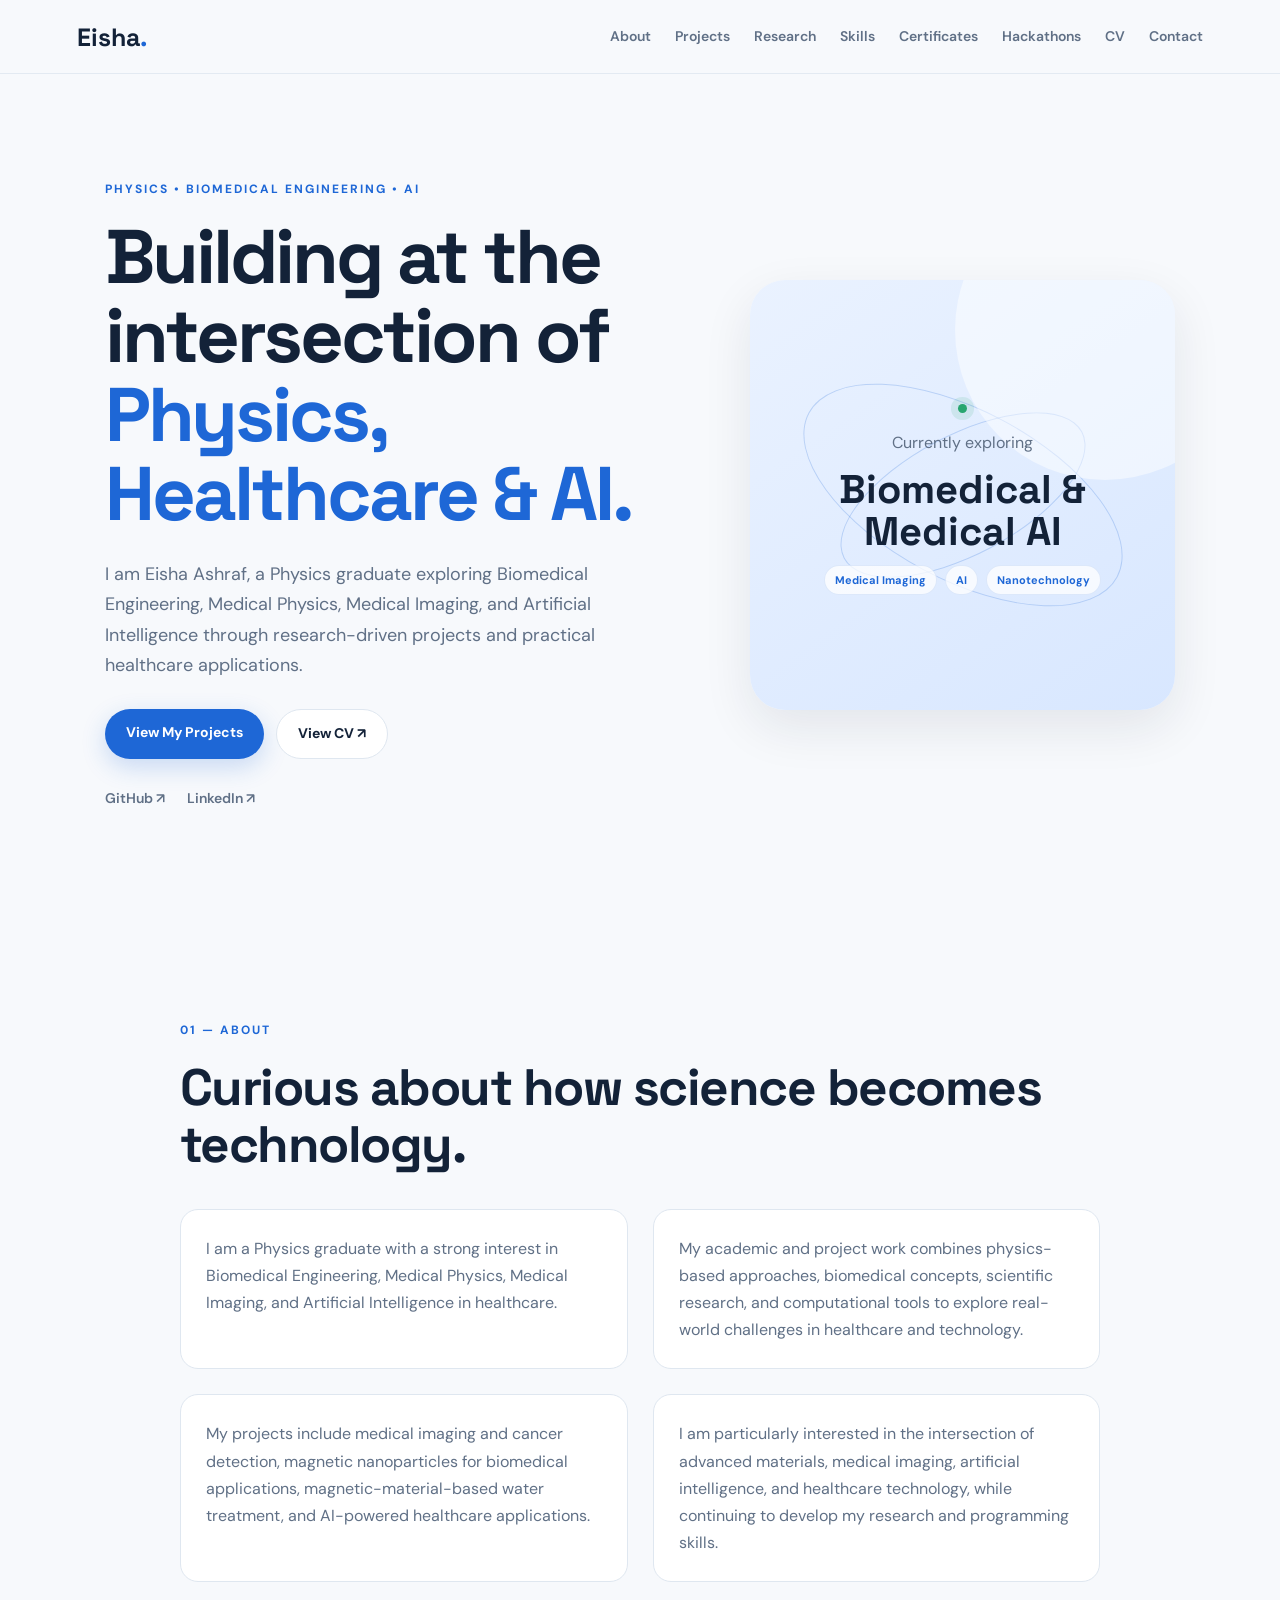
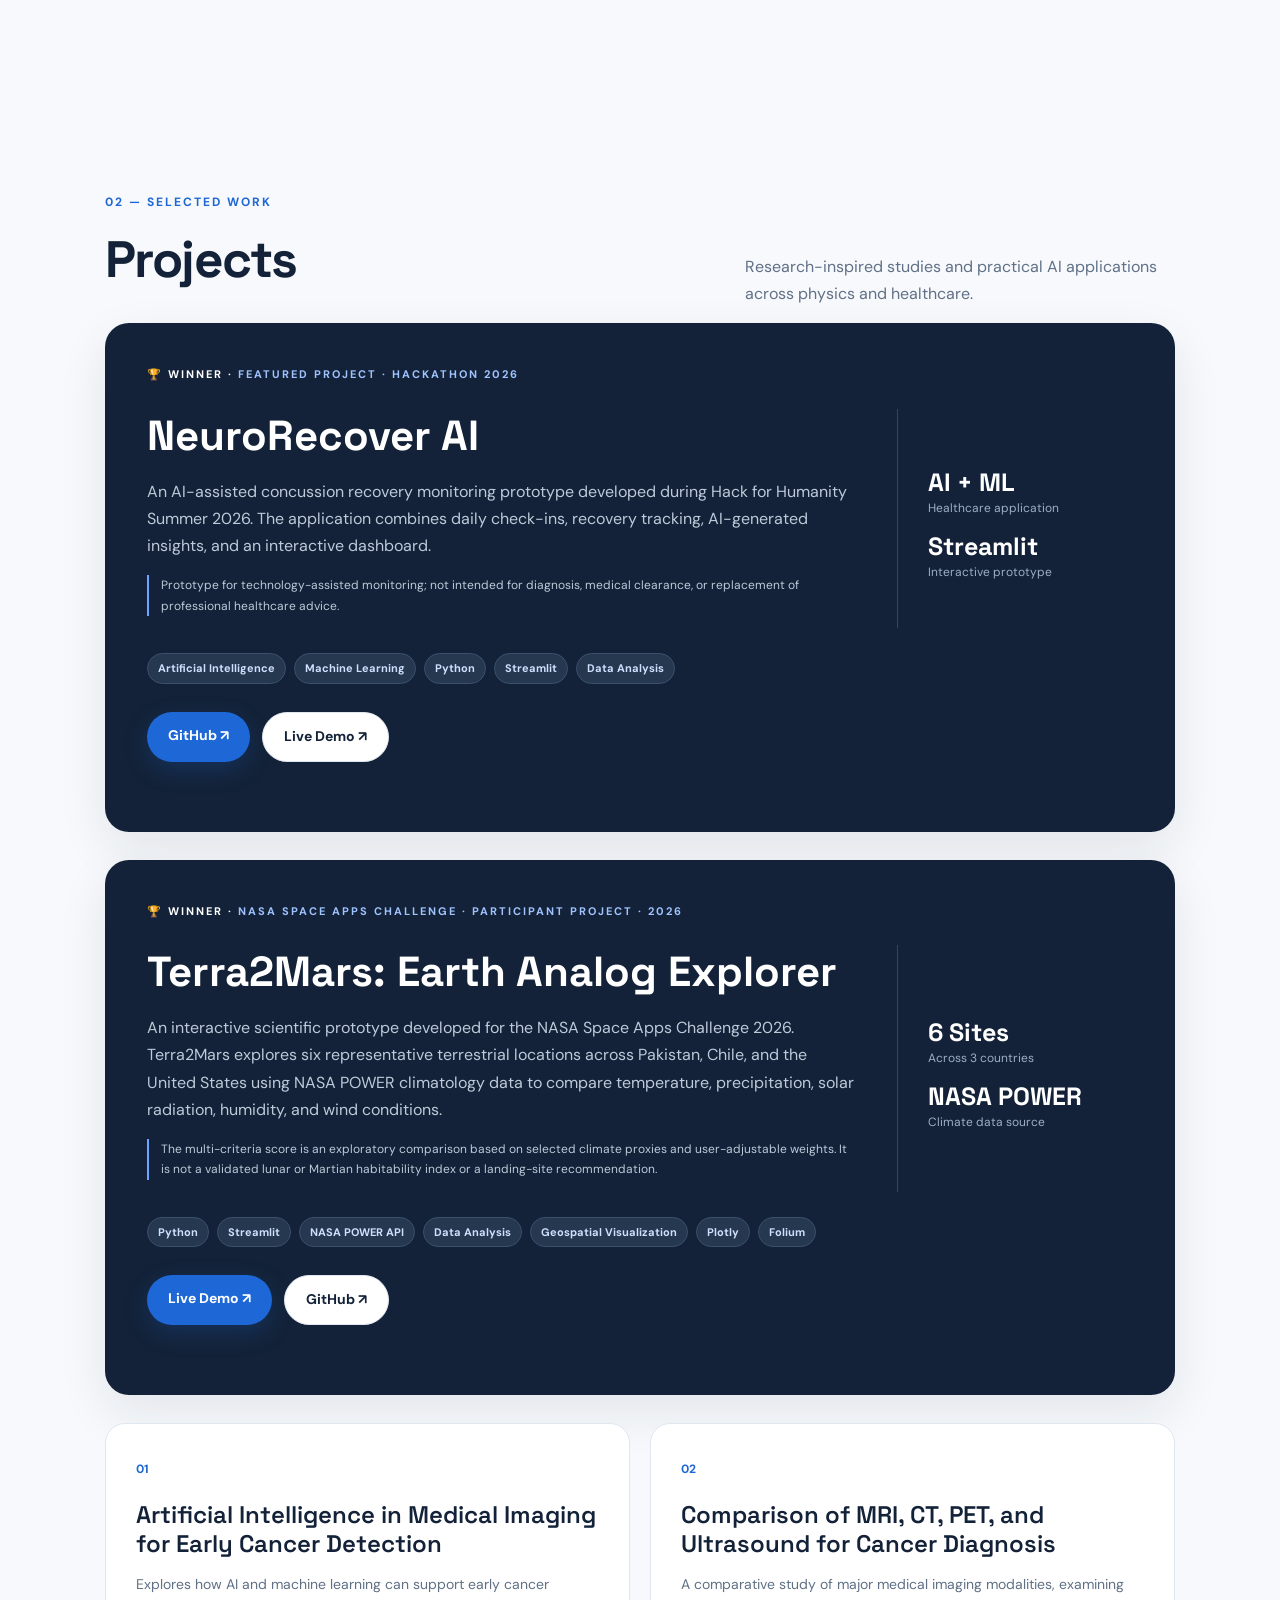
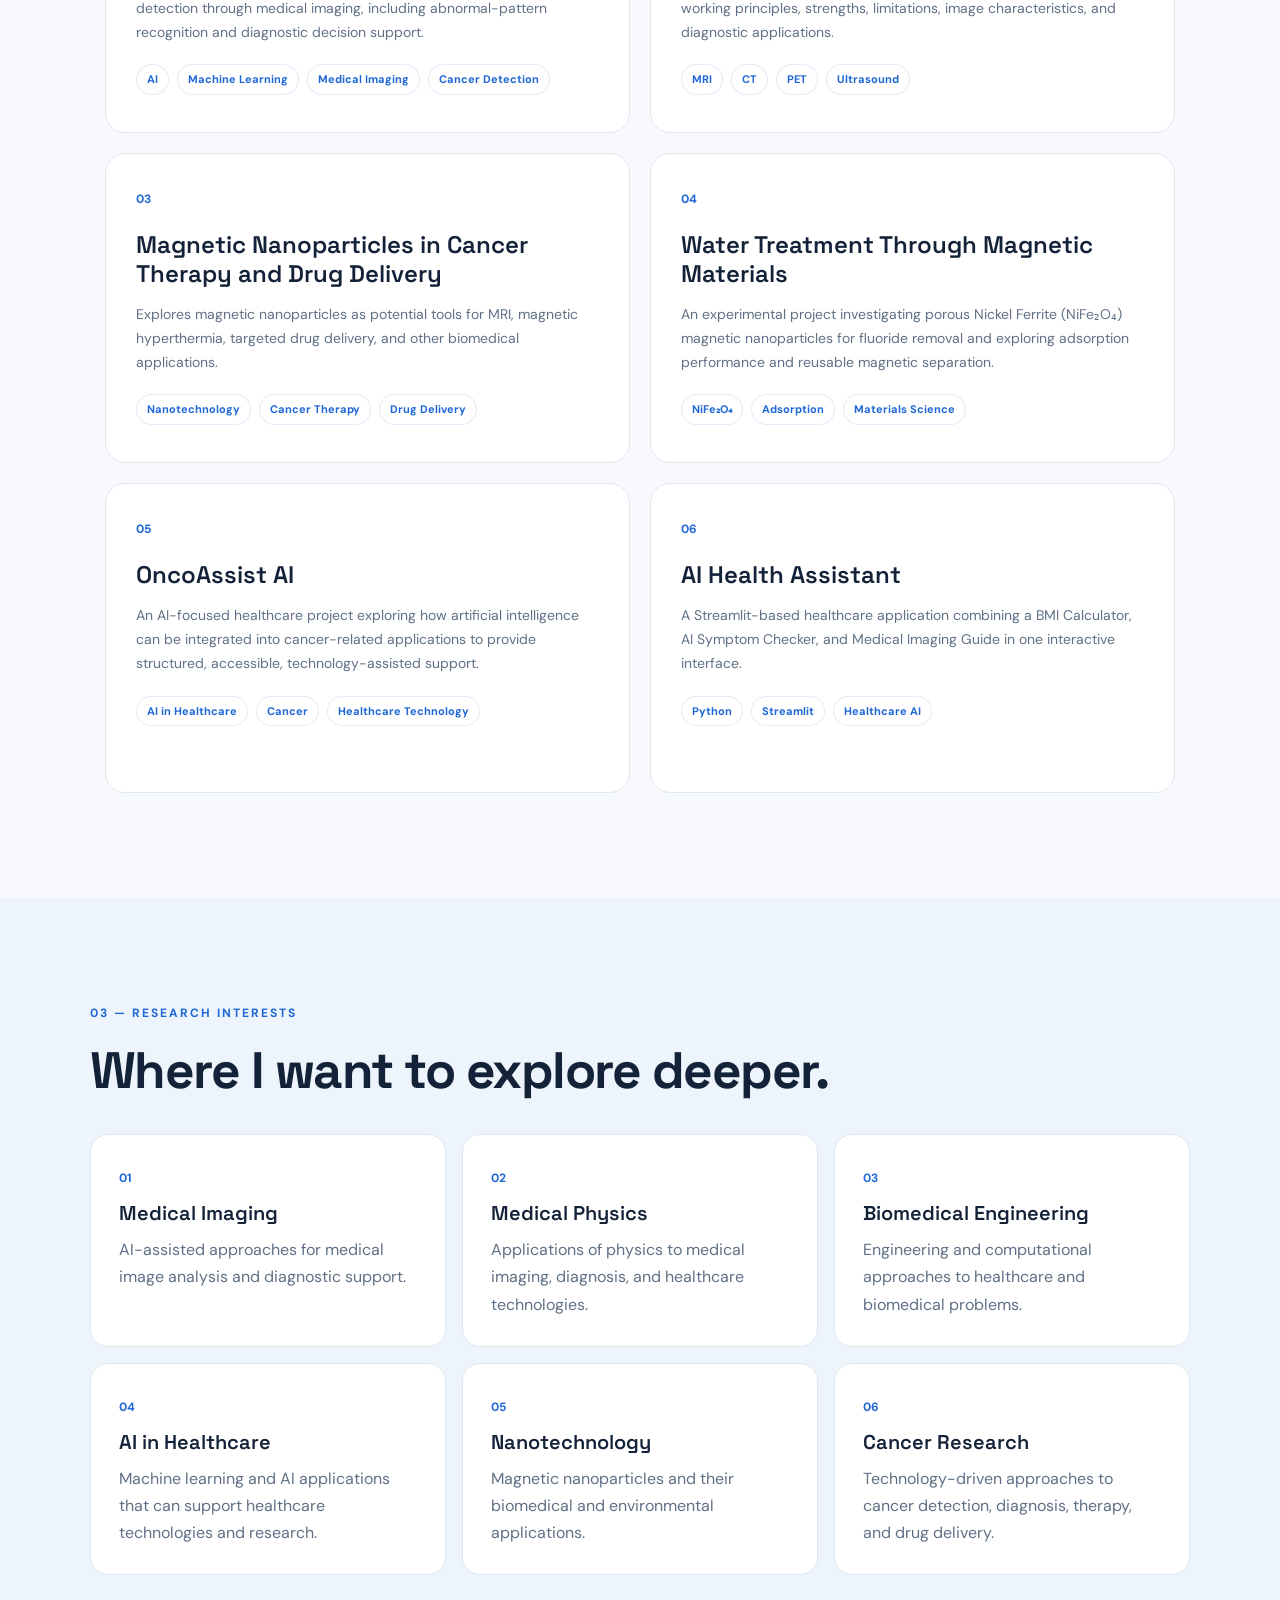
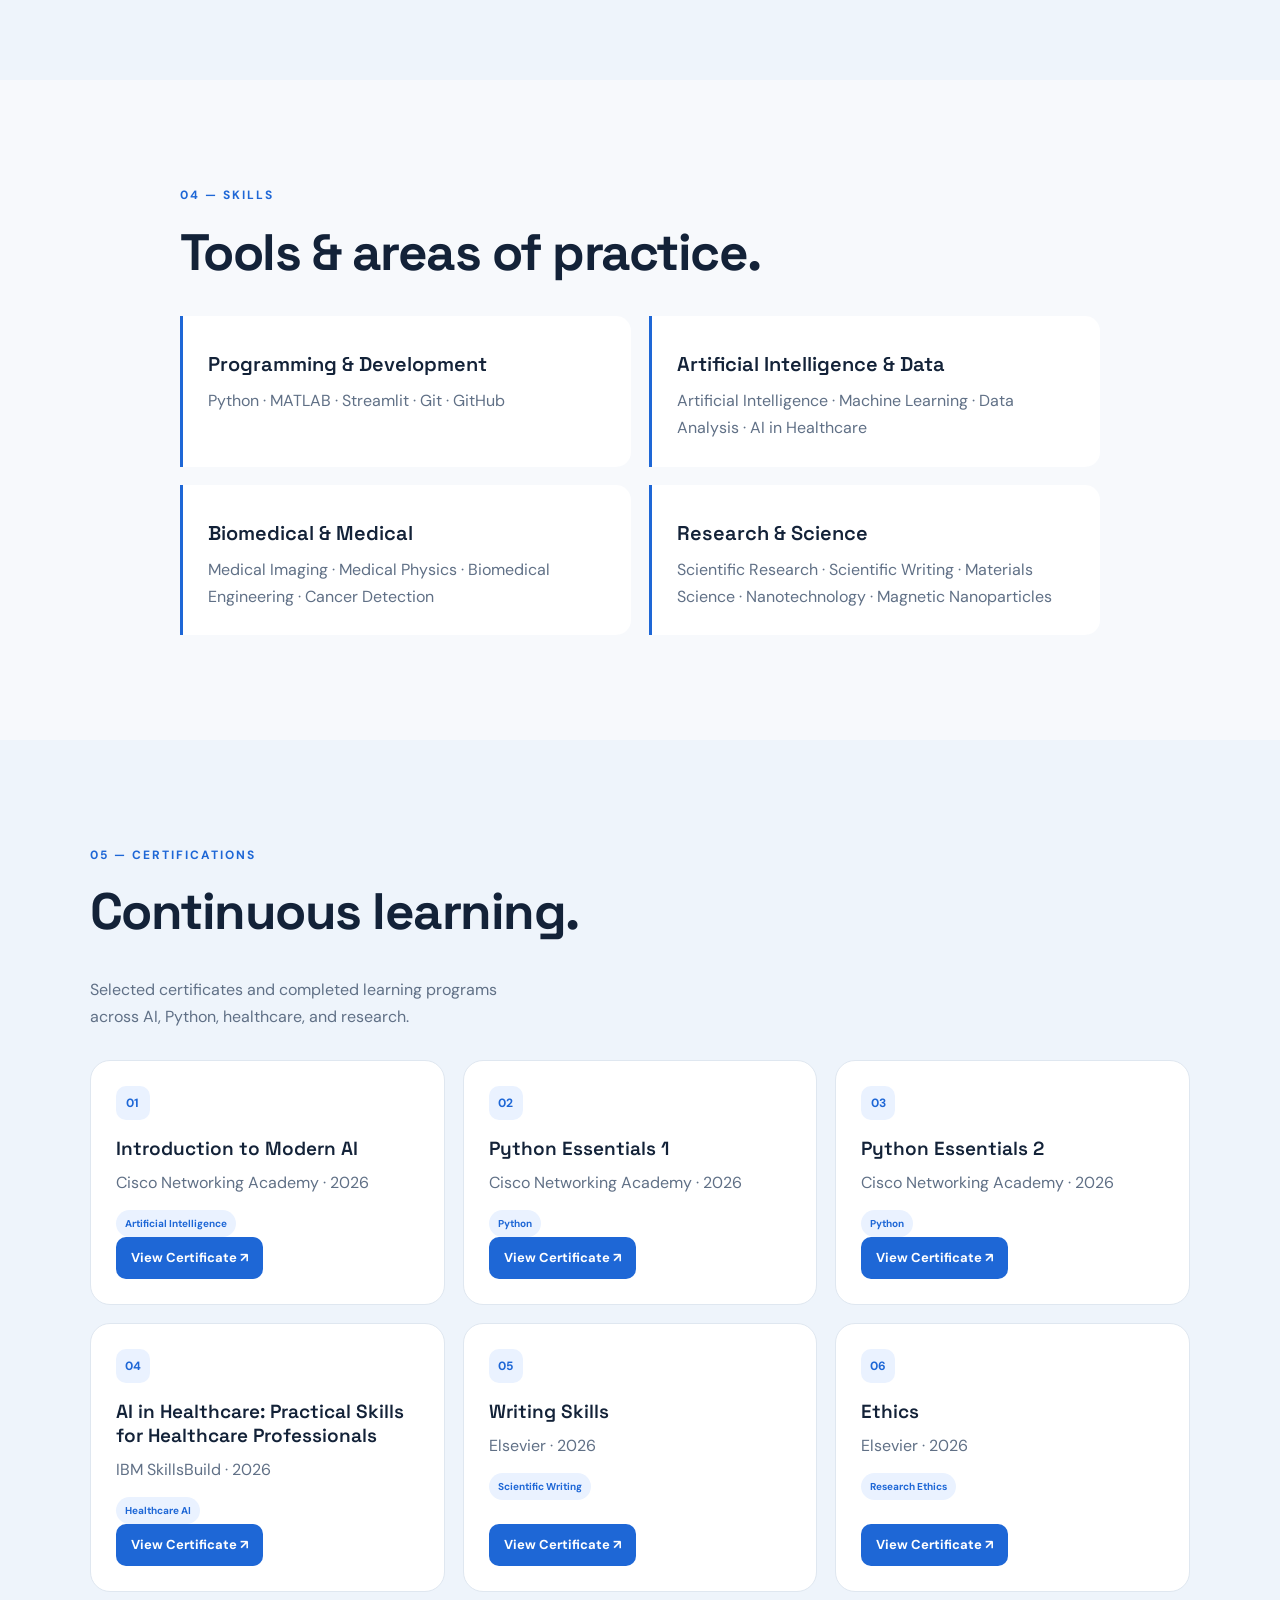
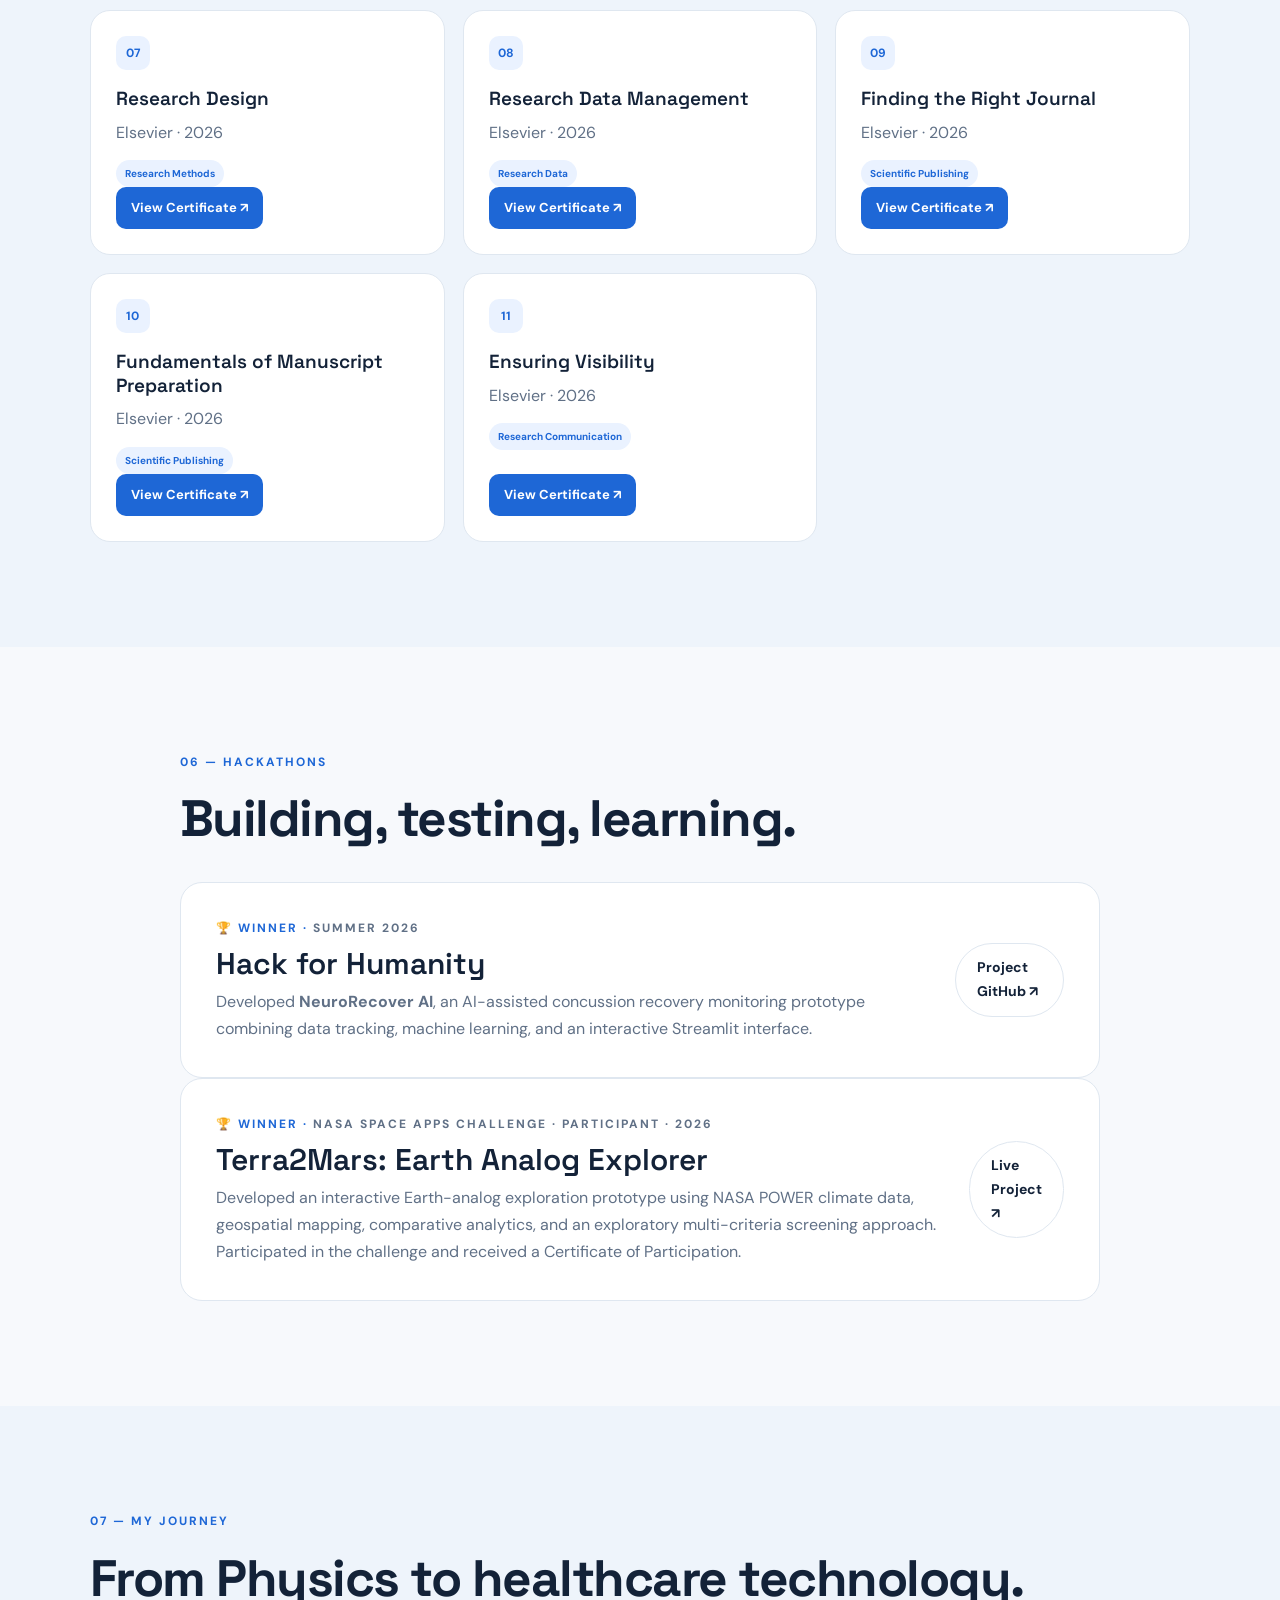
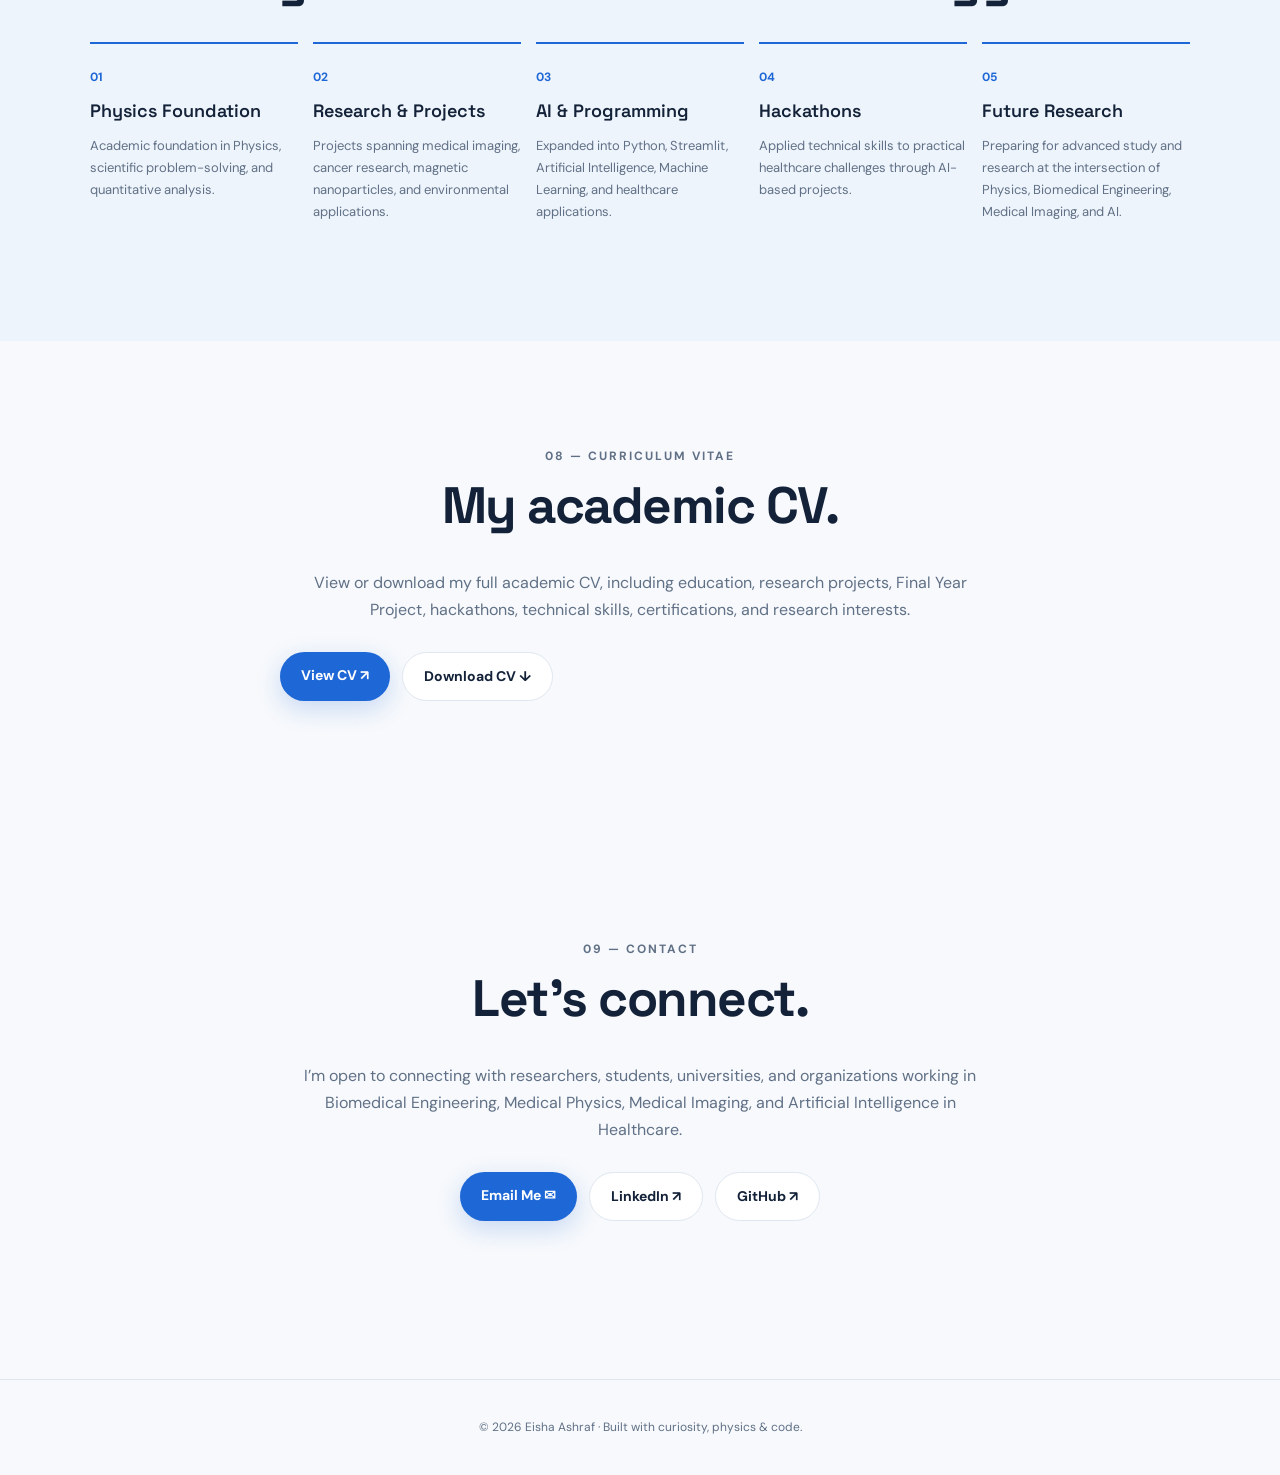
==== commit 97503ed5: "Clarify Terra2Mars as participant project, not winner" ====
--- a/index.html
+++ b/index.html
@@ -12,7 +12,7 @@
 <section id="about" class="section narrow-section"><p class="eyebrow">01 — ABOUT</p><h2>Curious about how science becomes technology.</h2><div class="about-grid"><p>I am a Physics graduate with a strong interest in Biomedical Engineering, Medical Physics, Medical Imaging, and Artificial Intelligence in healthcare.</p><p>My academic and project work combines physics-based approaches, biomedical concepts, scientific research, and computational tools to explore real-world challenges in healthcare and technology.</p><p>My projects include medical imaging and cancer detection, magnetic nanoparticles for biomedical applications, magnetic-material-based water treatment, and AI-powered healthcare applications.</p><p>I am particularly interested in the intersection of advanced materials, medical imaging, artificial intelligence, and healthcare technology, while continuing to develop my research and programming skills.</p></div></section>
 <section id="projects" class="section"><div class="section-heading"><div><p class="eyebrow">02 — SELECTED WORK</p><h2>Projects</h2></div><p>Research-inspired studies and practical AI applications across physics and healthcare.</p></div>
 <article class="featured-project"><div class="featured-label">FEATURED PROJECT · HACKATHON 2026</div><div class="featured-grid"><div><h3>NeuroRecover AI</h3><p>An AI-assisted concussion recovery monitoring prototype developed during Hack for Humanity Summer 2026. The application combines daily check-ins, recovery tracking, AI-generated insights, and an interactive dashboard.</p><p class="disclaimer">Prototype for technology-assisted monitoring; not intended for diagnosis, medical clearance, or replacement of professional healthcare advice.</p></div><div class="feature-stat"><strong>AI + ML</strong><span>Healthcare application</span><strong>Streamlit</strong><span>Interactive prototype</span></div></div><div class="tags"><span>Artificial Intelligence</span><span>Machine Learning</span><span>Python</span><span>Streamlit</span><span>Data Analysis</span></div><div class="button-row"><a class="button primary" href="https://github.com/eishaashraf/NeuroRecover-AI" target="_blank" rel="noopener">GitHub ↗</a><a class="button secondary" href="https://neurorecover-ai-tm23ruowjot5bwmtzcaod6.streamlit.app/" target="_blank" rel="noopener">Live Demo ↗</a></div></article>
-<article class="featured-project"><div class="featured-label">NASA SPACE APPS CHALLENGE · 2026</div><div class="featured-grid"><div><h3>Terra2Mars: Earth Analog Explorer</h3><p>An interactive scientific prototype developed for the NASA Space Apps Challenge 2026. Terra2Mars explores six representative terrestrial locations across Pakistan, Chile, and the United States using NASA POWER climatology data to compare temperature, precipitation, solar radiation, humidity, and wind conditions.</p><p class="disclaimer">The multi-criteria score is an exploratory comparison based on selected climate proxies and user-adjustable weights. It is not a validated lunar or Martian habitability index or a landing-site recommendation.</p></div><div class="feature-stat"><strong>6 Sites</strong><span>Across 3 countries</span><strong>NASA POWER</strong><span>Climate data source</span></div></div><div class="tags"><span>Python</span><span>Streamlit</span><span>NASA POWER API</span><span>Data Analysis</span><span>Geospatial Visualization</span><span>Plotly</span><span>Folium</span></div><div class="button-row"><a class="button primary" href="https://wrfjgna3t33twupqjgx6rt.streamlit.app/" target="_blank" rel="noopener">Live Demo ↗</a><a class="button secondary" href="https://github.com/eishaashraf/Terra2Mars-Earth-Analog-Explorer" target="_blank" rel="noopener">GitHub ↗</a></div></article>
+<article class="featured-project"><div class="featured-label">NASA SPACE APPS CHALLENGE · PARTICIPANT PROJECT · 2026</div><div class="featured-grid"><div><h3>Terra2Mars: Earth Analog Explorer</h3><p>An interactive scientific prototype developed for the NASA Space Apps Challenge 2026. Terra2Mars explores six representative terrestrial locations across Pakistan, Chile, and the United States using NASA POWER climatology data to compare temperature, precipitation, solar radiation, humidity, and wind conditions.</p><p class="disclaimer">The multi-criteria score is an exploratory comparison based on selected climate proxies and user-adjustable weights. It is not a validated lunar or Martian habitability index or a landing-site recommendation.</p></div><div class="feature-stat"><strong>6 Sites</strong><span>Across 3 countries</span><strong>NASA POWER</strong><span>Climate data source</span></div></div><div class="tags"><span>Python</span><span>Streamlit</span><span>NASA POWER API</span><span>Data Analysis</span><span>Geospatial Visualization</span><span>Plotly</span><span>Folium</span></div><div class="button-row"><a class="button primary" href="https://wrfjgna3t33twupqjgx6rt.streamlit.app/" target="_blank" rel="noopener">Live Demo ↗</a><a class="button secondary" href="https://github.com/eishaashraf/Terra2Mars-Earth-Analog-Explorer" target="_blank" rel="noopener">GitHub ↗</a></div></article>
 <div class="project-grid"><article class="project-card"><span class="project-number">01</span><h3>Artificial Intelligence in Medical Imaging for Early Cancer Detection</h3><p>Explores how AI and machine learning can support early cancer detection through medical imaging, including abnormal-pattern recognition and diagnostic decision support.</p><div class="tags"><span>AI</span><span>Machine Learning</span><span>Medical Imaging</span><span>Cancer Detection</span></div></article><article class="project-card"><span class="project-number">02</span><h3>Comparison of MRI, CT, PET, and Ultrasound for Cancer Diagnosis</h3><p>A comparative study of major medical imaging modalities, examining working principles, strengths, limitations, image characteristics, and diagnostic applications.</p><div class="tags"><span>MRI</span><span>CT</span><span>PET</span><span>Ultrasound</span></div></article><article class="project-card"><span class="project-number">03</span><h3>Magnetic Nanoparticles in Cancer Therapy and Drug Delivery</h3><p>Explores magnetic nanoparticles as potential tools for MRI, magnetic hyperthermia, targeted drug delivery, and other biomedical applications.</p><div class="tags"><span>Nanotechnology</span><span>Cancer Therapy</span><span>Drug Delivery</span></div></article><article class="project-card"><span class="project-number">04</span><h3>Water Treatment Through Magnetic Materials</h3><p>An experimental project investigating porous Nickel Ferrite (NiFe₂O₄) magnetic nanoparticles for fluoride removal and exploring adsorption performance and reusable magnetic separation.</p><div class="tags"><span>NiFe₂O₄</span><span>Adsorption</span><span>Materials Science</span></div></article><article class="project-card"><span class="project-number">05</span><h3>OncoAssist AI</h3><p>An AI-focused healthcare project exploring how artificial intelligence can be integrated into cancer-related applications to provide structured, accessible, technology-assisted support.</p><div class="tags"><span>AI in Healthcare</span><span>Cancer</span><span>Healthcare Technology</span></div></article><article class="project-card"><span class="project-number">06</span><h3>AI Health Assistant</h3><p>A Streamlit-based healthcare application combining a BMI Calculator, AI Symptom Checker, and Medical Imaging Guide in one interactive interface.</p><div class="tags"><span>Python</span><span>Streamlit</span><span>Healthcare AI</span></div></article></div></section>
 <section id="research" class="section tinted"><p class="eyebrow">03 — RESEARCH INTERESTS</p><h2>Where I want to explore deeper.</h2><div class="interest-grid"><article><span>01</span><h3>Medical Imaging</h3><p>AI-assisted approaches for medical image analysis and diagnostic support.</p></article><article><span>02</span><h3>Medical Physics</h3><p>Applications of physics to medical imaging, diagnosis, and healthcare technologies.</p></article><article><span>03</span><h3>Biomedical Engineering</h3><p>Engineering and computational approaches to healthcare and biomedical problems.</p></article><article><span>04</span><h3>AI in Healthcare</h3><p>Machine learning and AI applications that can support healthcare technologies and research.</p></article><article><span>05</span><h3>Nanotechnology</h3><p>Magnetic nanoparticles and their biomedical and environmental applications.</p></article><article><span>06</span><h3>Cancer Research</h3><p>Technology-driven approaches to cancer detection, diagnosis, therapy, and drug delivery.</p></article></div></section>
 <section id="skills" class="section narrow-section"><p class="eyebrow">04 — SKILLS</p><h2>Tools & areas of practice.</h2><div class="skills-grid"><div><h3>Programming & Development</h3><p>Python · MATLAB · Streamlit · Git · GitHub</p></div><div><h3>Artificial Intelligence & Data</h3><p>Artificial Intelligence · Machine Learning · Data Analysis · AI in Healthcare</p></div><div><h3>Biomedical & Medical</h3><p>Medical Imaging · Medical Physics · Biomedical Engineering · Cancer Detection</p></div><div><h3>Research & Science</h3><p>Scientific Research · Scientific Writing · Materials Science · Nanotechnology · Magnetic Nanoparticles</p></div></div></section>
@@ -29,7 +29,7 @@
 <article class="certificate-card"><span>10</span><h3>Fundamentals of Manuscript Preparation</h3><p>Elsevier · 2026</p><small>Scientific Publishing</small><a href="assets/certificates/assets/fundamentals-manuscript-preparation-certificate%20(1).pdf" target="_blank" rel="noopener">View Certificate ↗</a></article>
 <article class="certificate-card"><span>11</span><h3>Ensuring Visibility</h3><p>Elsevier · 2026</p><small>Research Communication</small><a href="assets/certificates/assets/ensuring-visibility-certificate.pdf" target="_blank" rel="noopener">View Certificate ↗</a></article>
 </div></section>
-<section id="hackathons" class="section narrow-section"><p class="eyebrow">06 — HACKATHONS</p><h2>Building, testing, learning.</h2><article class="hackathon-card"><div><p class="eyebrow">SUMMER 2026</p><h3>Hack for Humanity</h3><p>Developed <strong>NeuroRecover AI</strong>, an AI-assisted concussion recovery monitoring prototype combining data tracking, machine learning, and an interactive Streamlit interface.</p></div><a class="button secondary" href="https://github.com/eishaashraf/NeuroRecover-AI" target="_blank" rel="noopener">Project GitHub ↗</a></article><article class="hackathon-card"><div><p class="eyebrow">NASA SPACE APPS CHALLENGE · 2026</p><h3>Terra2Mars: Earth Analog Explorer</h3><p>Developed an interactive Earth-analog exploration prototype using NASA POWER climate data, geospatial mapping, comparative analytics, and an exploratory multi-criteria screening approach. Received a Certificate of Participation.</p></div><a class="button secondary" href="https://wrfjgna3t33twupqjgx6rt.streamlit.app/" target="_blank" rel="noopener">Live Project ↗</a></article></section>
+<section id="hackathons" class="section narrow-section"><p class="eyebrow">06 — HACKATHONS</p><h2>Building, testing, learning.</h2><article class="hackathon-card"><div><p class="eyebrow">SUMMER 2026</p><h3>Hack for Humanity</h3><p>Developed <strong>NeuroRecover AI</strong>, an AI-assisted concussion recovery monitoring prototype combining data tracking, machine learning, and an interactive Streamlit interface.</p></div><a class="button secondary" href="https://github.com/eishaashraf/NeuroRecover-AI" target="_blank" rel="noopener">Project GitHub ↗</a></article><article class="hackathon-card"><div><p class="eyebrow">NASA SPACE APPS CHALLENGE · PARTICIPANT · 2026</p><h3>Terra2Mars: Earth Analog Explorer</h3><p>Developed an interactive Earth-analog exploration prototype using NASA POWER climate data, geospatial mapping, comparative analytics, and an exploratory multi-criteria screening approach. Participated in the challenge and received a Certificate of Participation.</p></div><a class="button secondary" href="https://wrfjgna3t33twupqjgx6rt.streamlit.app/" target="_blank" rel="noopener">Live Project ↗</a></article></section>
 <section id="journey" class="section tinted"><p class="eyebrow">07 — MY JOURNEY</p><h2>From Physics to healthcare technology.</h2><div class="timeline"><div><span>01</span><h3>Physics Foundation</h3><p>Academic foundation in Physics, scientific problem-solving, and quantitative analysis.</p></div><div><span>02</span><h3>Research & Projects</h3><p>Projects spanning medical imaging, cancer research, magnetic nanoparticles, and environmental applications.</p></div><div><span>03</span><h3>AI & Programming</h3><p>Expanded into Python, Streamlit, Artificial Intelligence, Machine Learning, and healthcare applications.</p></div><div><span>04</span><h3>Hackathons</h3><p>Applied technical skills to practical healthcare challenges through AI-based projects.</p></div><div><span>05</span><h3>Future Research</h3><p>Preparing for advanced study and research at the intersection of Physics, Biomedical Engineering, Medical Imaging, and AI.</p></div></div></section>
 <section id="cv" class="section cv-section"><p class="eyebrow">08 — CURRICULUM VITAE</p><h2>My academic CV.</h2><p>View or download my full academic CV, including education, research projects, Final Year Project, hackathons, technical skills, certifications, and research interests.</p><div class="button-row"><a class="button primary" href="Eisha_Ashraf_CV%20(1).pdf" target="_blank" rel="noopener">View CV ↗</a><a class="button secondary" href="Eisha_Ashraf_CV%20(1).pdf" download>Download CV ↓</a></div></section>
 <section id="contact" class="section contact-section"><p class="eyebrow">09 — CONTACT</p><h2>Let's connect.</h2><p>I’m open to connecting with researchers, students, universities, and organizations working in Biomedical Engineering, Medical Physics, Medical Imaging, and Artificial Intelligence in Healthcare.</p><div class="button-row"><a class="button primary" href="mailto:eisha.ashraf86@gmail.com">Email Me ✉</a><a class="button secondary" href="https://www.linkedin.com/in/eisha-ashraf-480710289" target="_blank" rel="noopener">LinkedIn ↗</a><a class="button secondary" href="https://github.com/eishaashraf" target="_blank" rel="noopener">GitHub ↗</a></div></section>
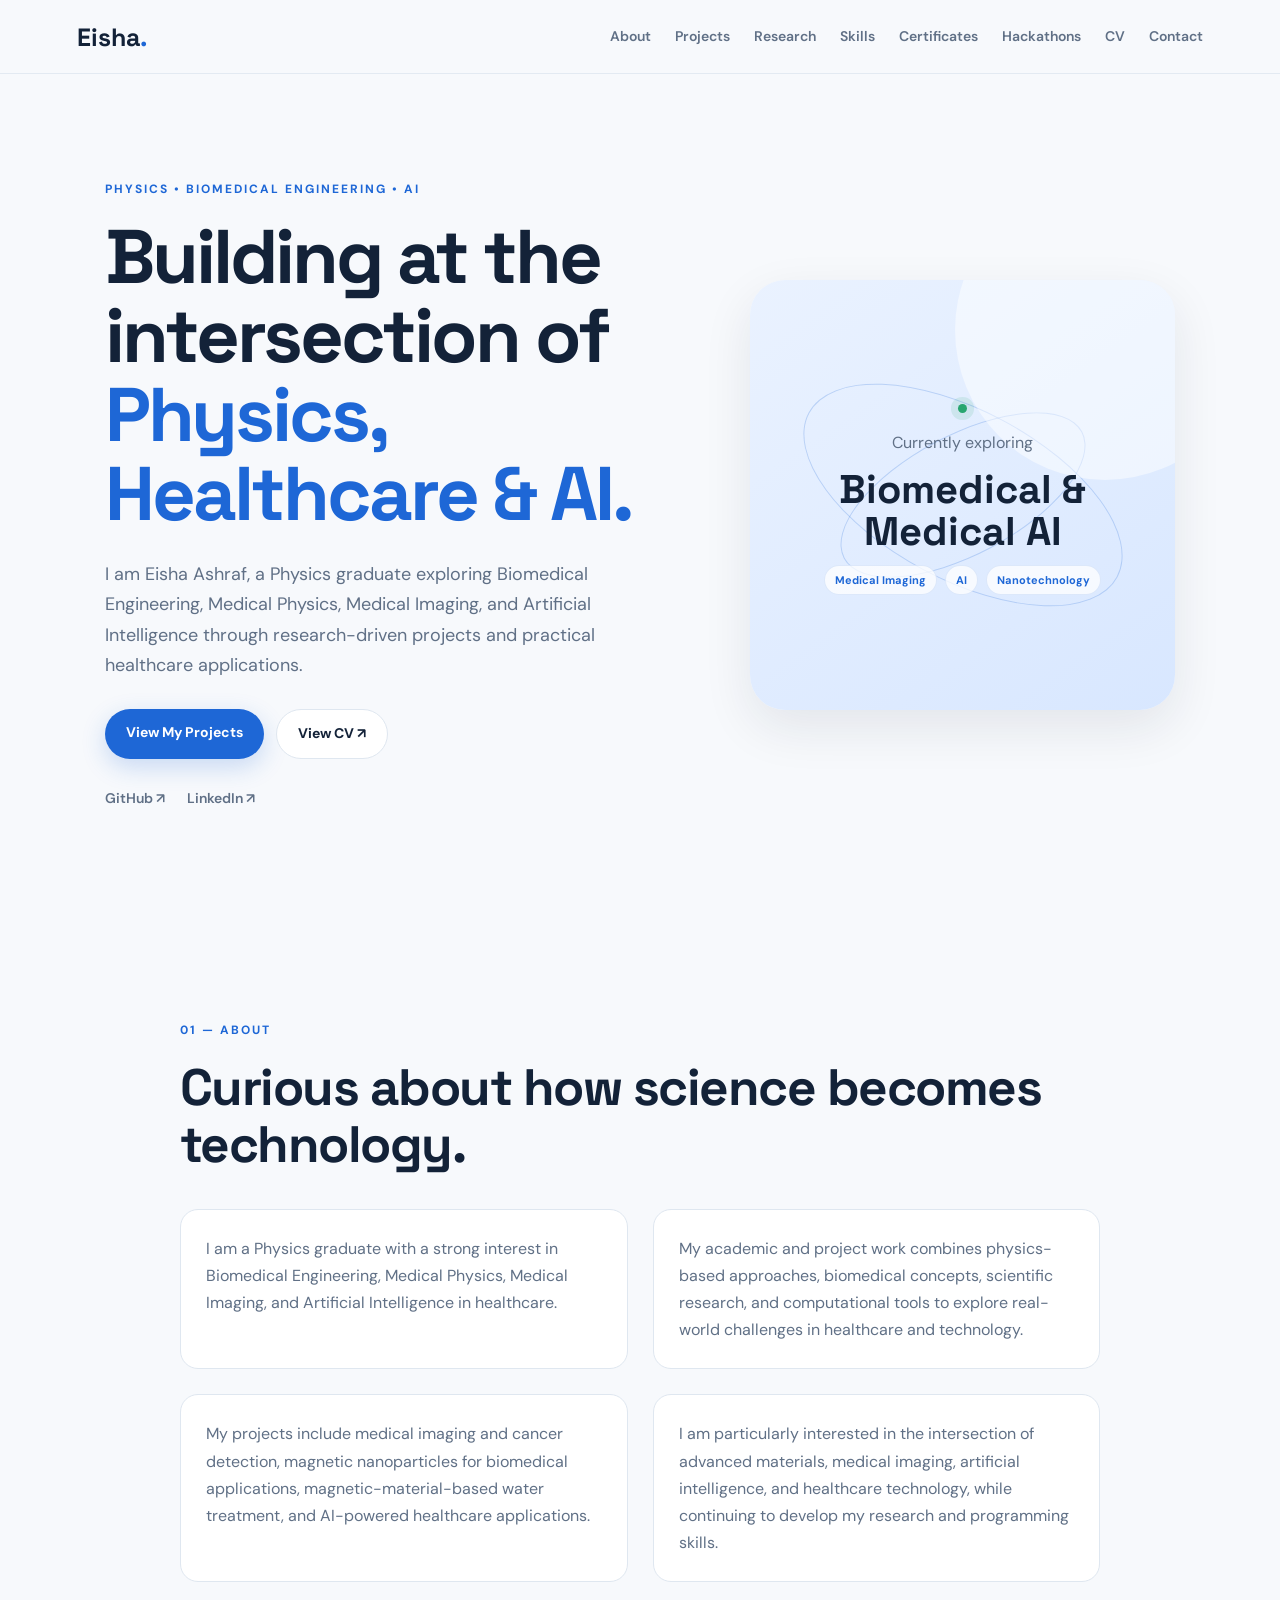
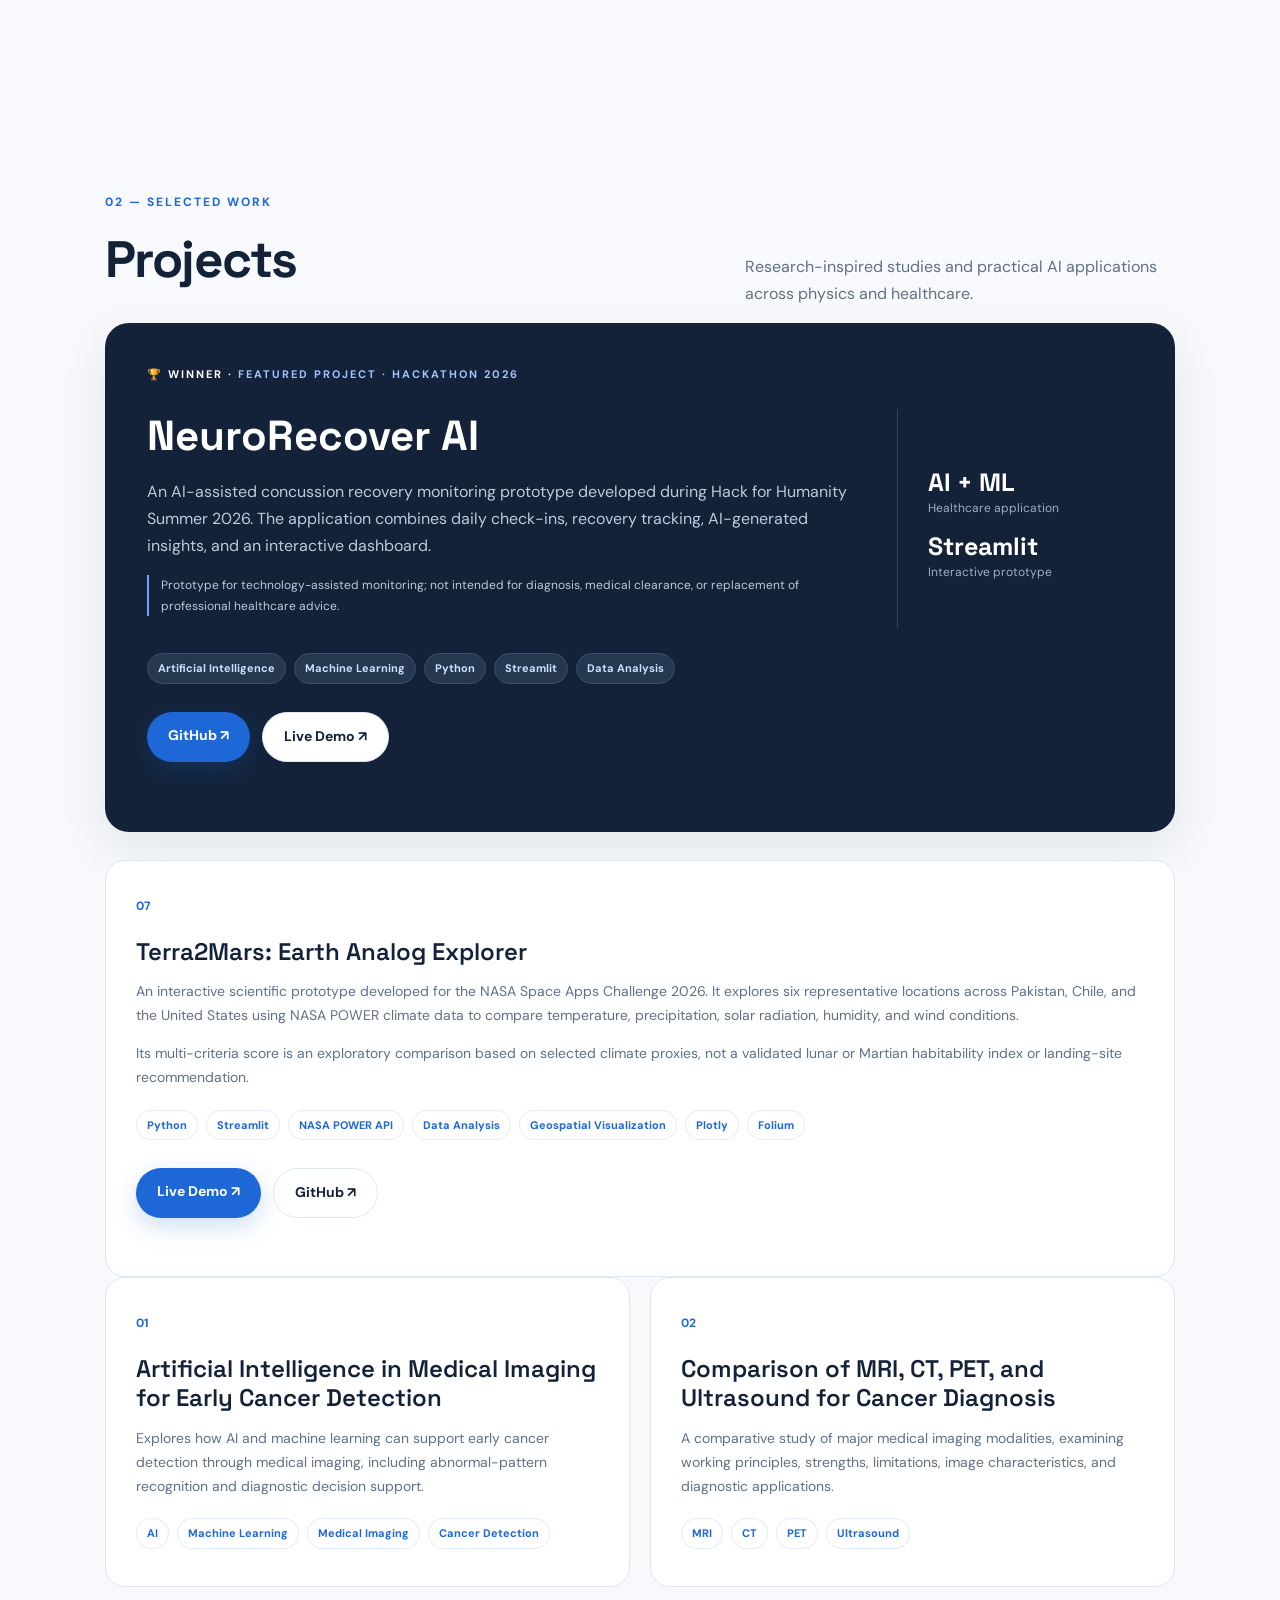
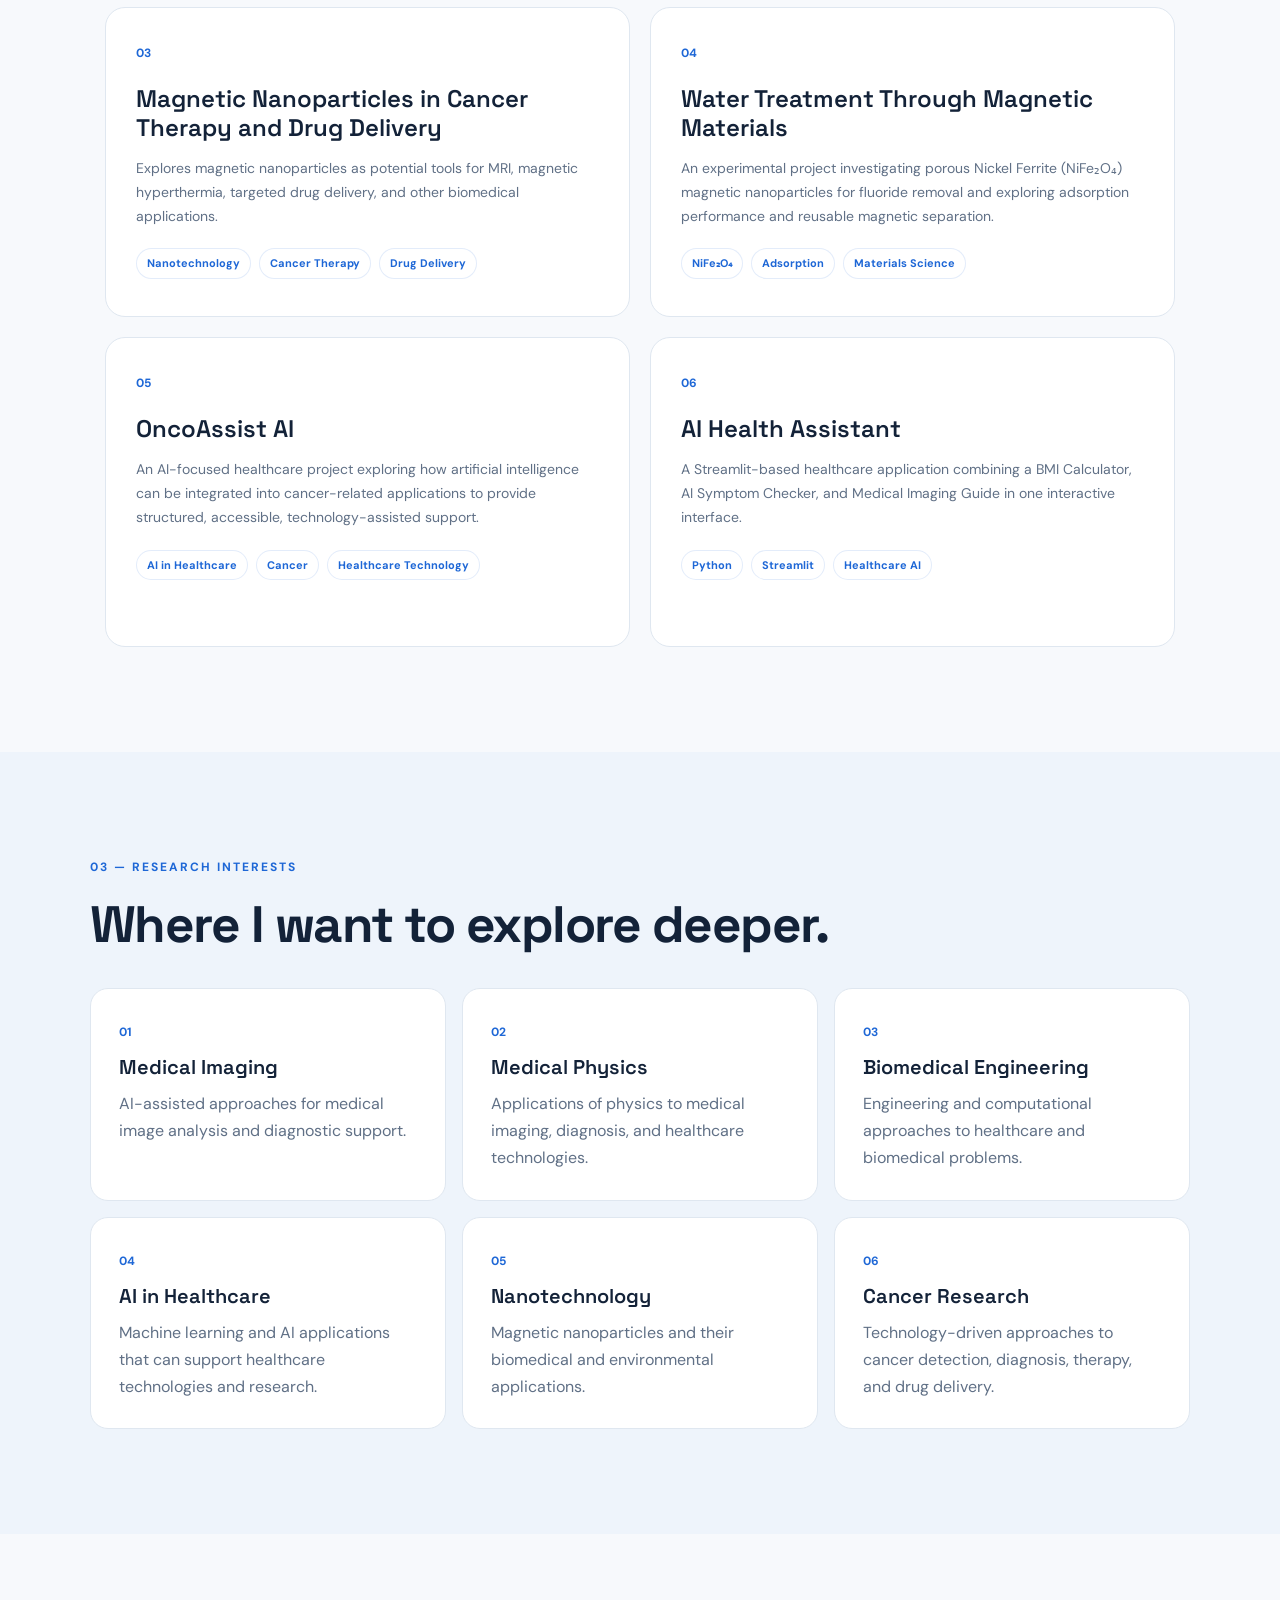
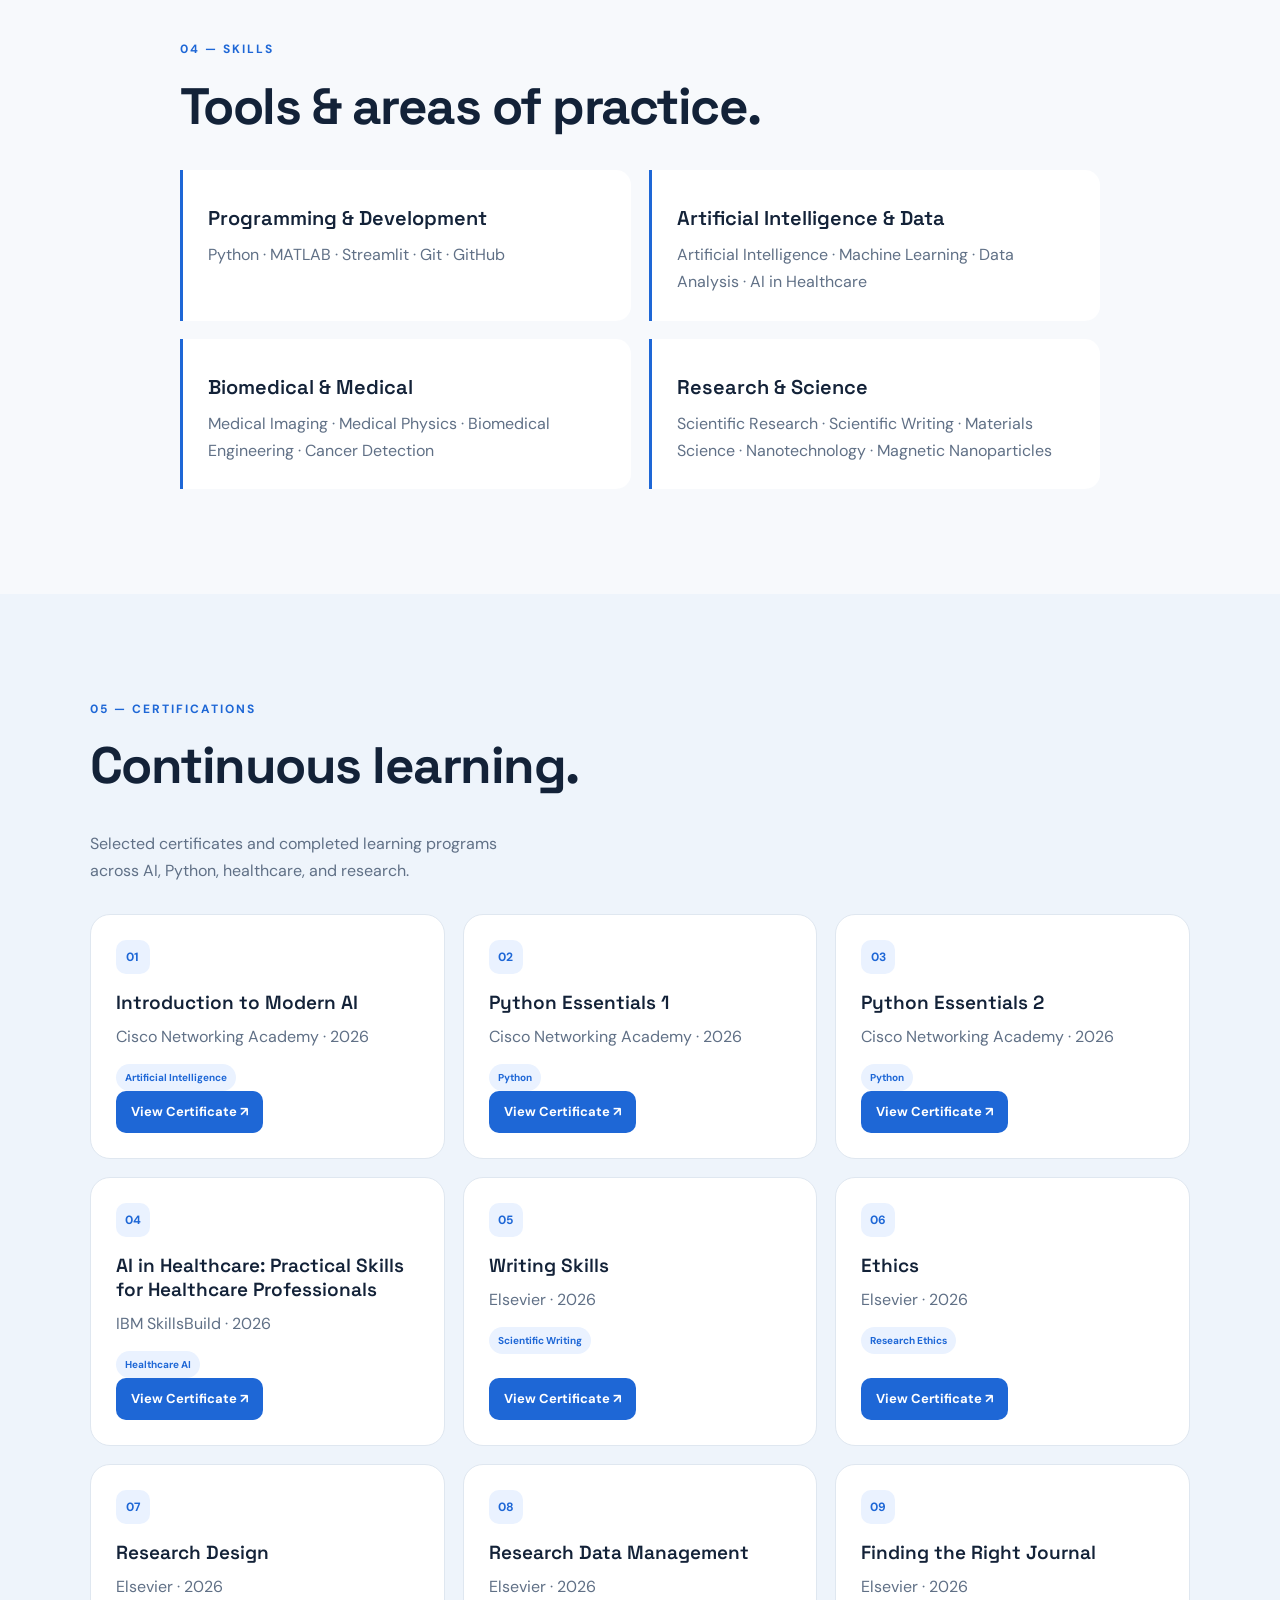
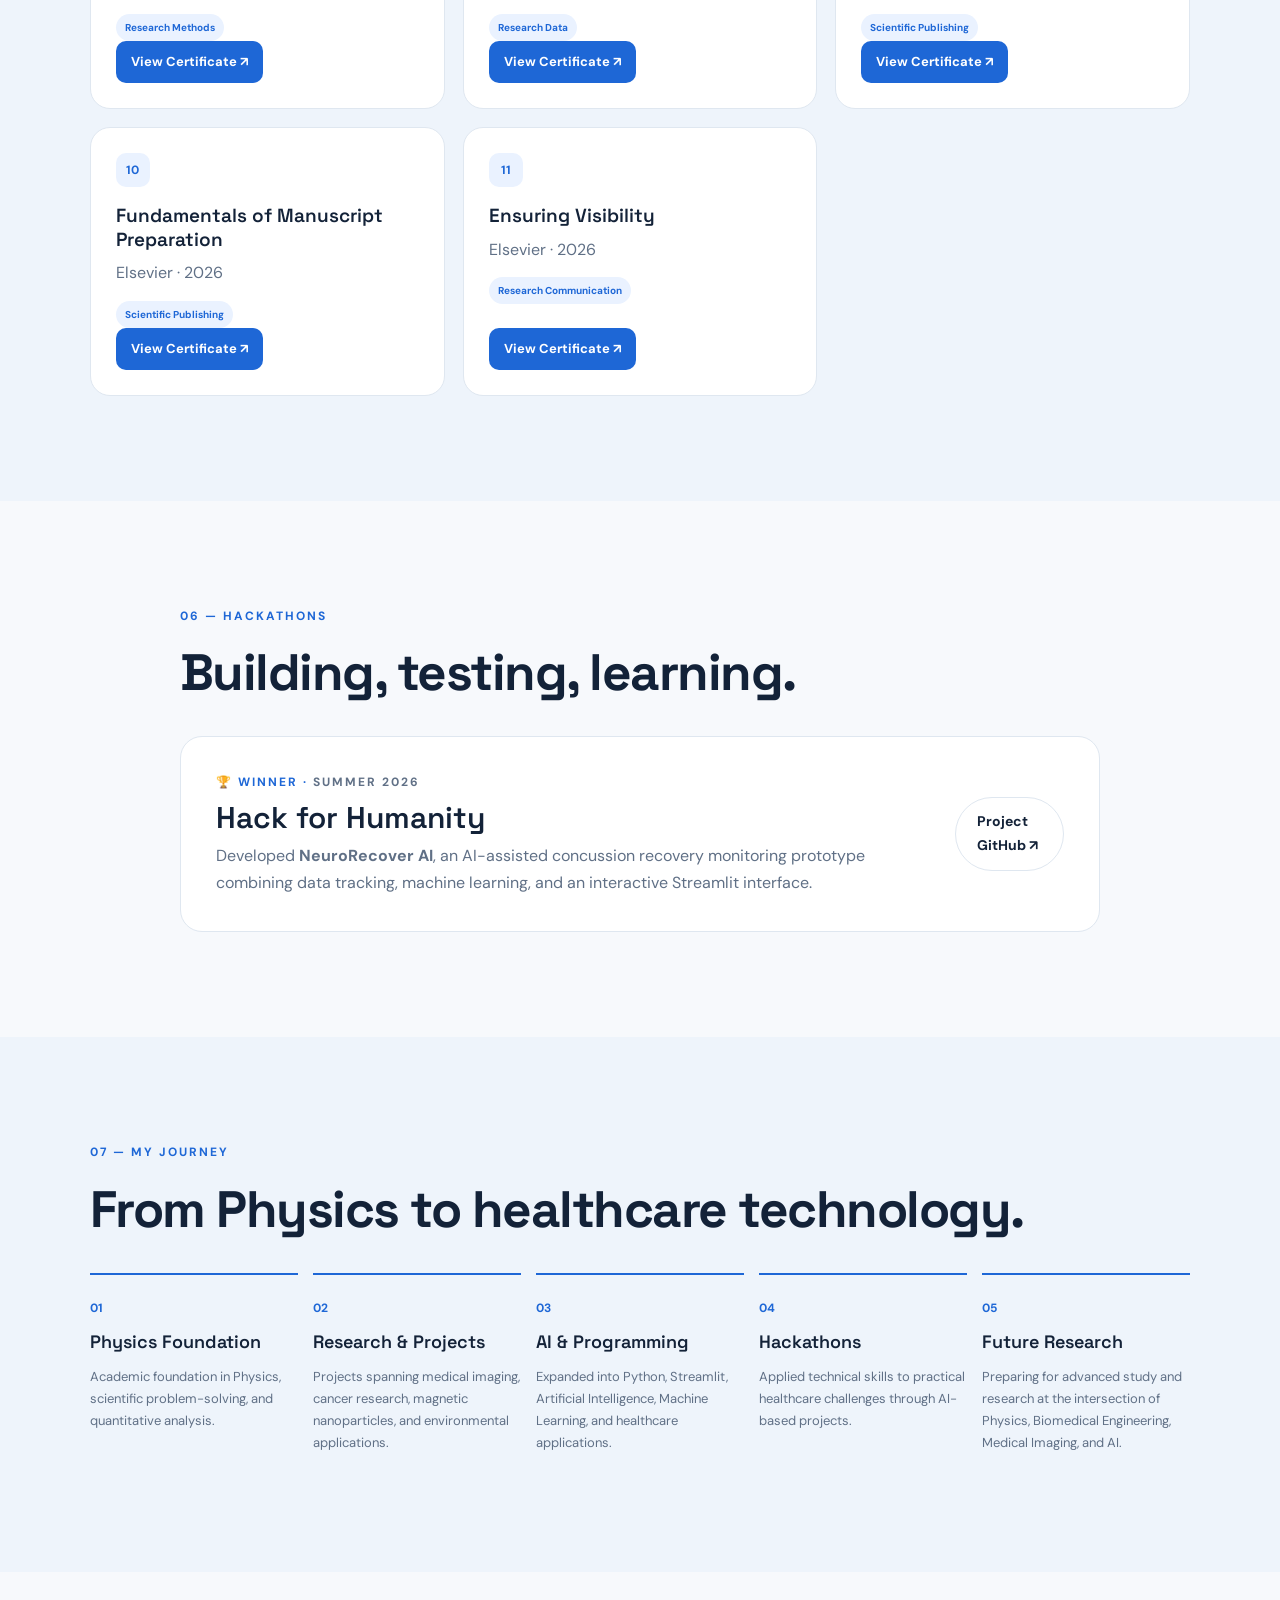
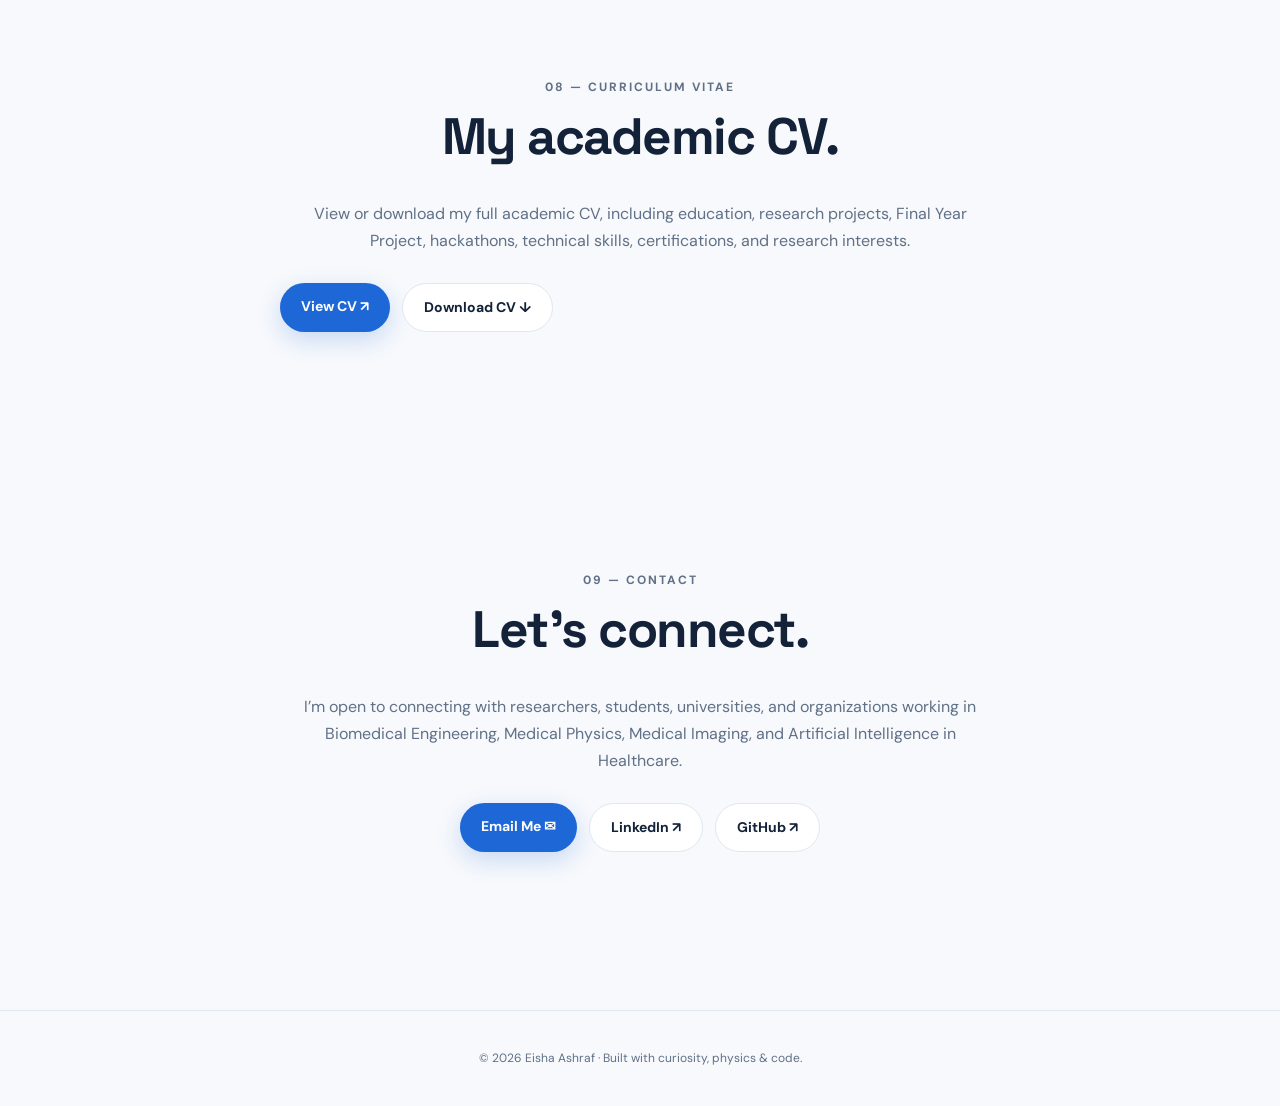
==== commit c6b9a9a8: "Move Terra2Mars into regular projects section" ====
--- a/index.html
+++ b/index.html
@@ -12,7 +12,7 @@
 <section id="about" class="section narrow-section"><p class="eyebrow">01 — ABOUT</p><h2>Curious about how science becomes technology.</h2><div class="about-grid"><p>I am a Physics graduate with a strong interest in Biomedical Engineering, Medical Physics, Medical Imaging, and Artificial Intelligence in healthcare.</p><p>My academic and project work combines physics-based approaches, biomedical concepts, scientific research, and computational tools to explore real-world challenges in healthcare and technology.</p><p>My projects include medical imaging and cancer detection, magnetic nanoparticles for biomedical applications, magnetic-material-based water treatment, and AI-powered healthcare applications.</p><p>I am particularly interested in the intersection of advanced materials, medical imaging, artificial intelligence, and healthcare technology, while continuing to develop my research and programming skills.</p></div></section>
 <section id="projects" class="section"><div class="section-heading"><div><p class="eyebrow">02 — SELECTED WORK</p><h2>Projects</h2></div><p>Research-inspired studies and practical AI applications across physics and healthcare.</p></div>
 <article class="featured-project"><div class="featured-label">FEATURED PROJECT · HACKATHON 2026</div><div class="featured-grid"><div><h3>NeuroRecover AI</h3><p>An AI-assisted concussion recovery monitoring prototype developed during Hack for Humanity Summer 2026. The application combines daily check-ins, recovery tracking, AI-generated insights, and an interactive dashboard.</p><p class="disclaimer">Prototype for technology-assisted monitoring; not intended for diagnosis, medical clearance, or replacement of professional healthcare advice.</p></div><div class="feature-stat"><strong>AI + ML</strong><span>Healthcare application</span><strong>Streamlit</strong><span>Interactive prototype</span></div></div><div class="tags"><span>Artificial Intelligence</span><span>Machine Learning</span><span>Python</span><span>Streamlit</span><span>Data Analysis</span></div><div class="button-row"><a class="button primary" href="https://github.com/eishaashraf/NeuroRecover-AI" target="_blank" rel="noopener">GitHub ↗</a><a class="button secondary" href="https://neurorecover-ai-tm23ruowjot5bwmtzcaod6.streamlit.app/" target="_blank" rel="noopener">Live Demo ↗</a></div></article>
-<article class="featured-project"><div class="featured-label">NASA SPACE APPS CHALLENGE · PARTICIPANT PROJECT · 2026</div><div class="featured-grid"><div><h3>Terra2Mars: Earth Analog Explorer</h3><p>An interactive scientific prototype developed for the NASA Space Apps Challenge 2026. Terra2Mars explores six representative terrestrial locations across Pakistan, Chile, and the United States using NASA POWER climatology data to compare temperature, precipitation, solar radiation, humidity, and wind conditions.</p><p class="disclaimer">The multi-criteria score is an exploratory comparison based on selected climate proxies and user-adjustable weights. It is not a validated lunar or Martian habitability index or a landing-site recommendation.</p></div><div class="feature-stat"><strong>6 Sites</strong><span>Across 3 countries</span><strong>NASA POWER</strong><span>Climate data source</span></div></div><div class="tags"><span>Python</span><span>Streamlit</span><span>NASA POWER API</span><span>Data Analysis</span><span>Geospatial Visualization</span><span>Plotly</span><span>Folium</span></div><div class="button-row"><a class="button primary" href="https://wrfjgna3t33twupqjgx6rt.streamlit.app/" target="_blank" rel="noopener">Live Demo ↗</a><a class="button secondary" href="https://github.com/eishaashraf/Terra2Mars-Earth-Analog-Explorer" target="_blank" rel="noopener">GitHub ↗</a></div></article>
+<article class="project-card"><span class="project-number">07</span><h3>Terra2Mars: Earth Analog Explorer</h3><p>An interactive scientific prototype developed for the NASA Space Apps Challenge 2026. It explores six representative locations across Pakistan, Chile, and the United States using NASA POWER climate data to compare temperature, precipitation, solar radiation, humidity, and wind conditions.</p><p class="disclaimer">Its multi-criteria score is an exploratory comparison based on selected climate proxies, not a validated lunar or Martian habitability index or landing-site recommendation.</p><div class="tags"><span>Python</span><span>Streamlit</span><span>NASA POWER API</span><span>Data Analysis</span><span>Geospatial Visualization</span><span>Plotly</span><span>Folium</span></div><div class="button-row"><a class="button primary" href="https://wrfjgna3t33twupqjgx6rt.streamlit.app/" target="_blank" rel="noopener">Live Demo ↗</a><a class="button secondary" href="https://github.com/eishaashraf/Terra2Mars-Earth-Analog-Explorer" target="_blank" rel="noopener">GitHub ↗</a></div></article>
 <div class="project-grid"><article class="project-card"><span class="project-number">01</span><h3>Artificial Intelligence in Medical Imaging for Early Cancer Detection</h3><p>Explores how AI and machine learning can support early cancer detection through medical imaging, including abnormal-pattern recognition and diagnostic decision support.</p><div class="tags"><span>AI</span><span>Machine Learning</span><span>Medical Imaging</span><span>Cancer Detection</span></div></article><article class="project-card"><span class="project-number">02</span><h3>Comparison of MRI, CT, PET, and Ultrasound for Cancer Diagnosis</h3><p>A comparative study of major medical imaging modalities, examining working principles, strengths, limitations, image characteristics, and diagnostic applications.</p><div class="tags"><span>MRI</span><span>CT</span><span>PET</span><span>Ultrasound</span></div></article><article class="project-card"><span class="project-number">03</span><h3>Magnetic Nanoparticles in Cancer Therapy and Drug Delivery</h3><p>Explores magnetic nanoparticles as potential tools for MRI, magnetic hyperthermia, targeted drug delivery, and other biomedical applications.</p><div class="tags"><span>Nanotechnology</span><span>Cancer Therapy</span><span>Drug Delivery</span></div></article><article class="project-card"><span class="project-number">04</span><h3>Water Treatment Through Magnetic Materials</h3><p>An experimental project investigating porous Nickel Ferrite (NiFe₂O₄) magnetic nanoparticles for fluoride removal and exploring adsorption performance and reusable magnetic separation.</p><div class="tags"><span>NiFe₂O₄</span><span>Adsorption</span><span>Materials Science</span></div></article><article class="project-card"><span class="project-number">05</span><h3>OncoAssist AI</h3><p>An AI-focused healthcare project exploring how artificial intelligence can be integrated into cancer-related applications to provide structured, accessible, technology-assisted support.</p><div class="tags"><span>AI in Healthcare</span><span>Cancer</span><span>Healthcare Technology</span></div></article><article class="project-card"><span class="project-number">06</span><h3>AI Health Assistant</h3><p>A Streamlit-based healthcare application combining a BMI Calculator, AI Symptom Checker, and Medical Imaging Guide in one interactive interface.</p><div class="tags"><span>Python</span><span>Streamlit</span><span>Healthcare AI</span></div></article></div></section>
 <section id="research" class="section tinted"><p class="eyebrow">03 — RESEARCH INTERESTS</p><h2>Where I want to explore deeper.</h2><div class="interest-grid"><article><span>01</span><h3>Medical Imaging</h3><p>AI-assisted approaches for medical image analysis and diagnostic support.</p></article><article><span>02</span><h3>Medical Physics</h3><p>Applications of physics to medical imaging, diagnosis, and healthcare technologies.</p></article><article><span>03</span><h3>Biomedical Engineering</h3><p>Engineering and computational approaches to healthcare and biomedical problems.</p></article><article><span>04</span><h3>AI in Healthcare</h3><p>Machine learning and AI applications that can support healthcare technologies and research.</p></article><article><span>05</span><h3>Nanotechnology</h3><p>Magnetic nanoparticles and their biomedical and environmental applications.</p></article><article><span>06</span><h3>Cancer Research</h3><p>Technology-driven approaches to cancer detection, diagnosis, therapy, and drug delivery.</p></article></div></section>
 <section id="skills" class="section narrow-section"><p class="eyebrow">04 — SKILLS</p><h2>Tools & areas of practice.</h2><div class="skills-grid"><div><h3>Programming & Development</h3><p>Python · MATLAB · Streamlit · Git · GitHub</p></div><div><h3>Artificial Intelligence & Data</h3><p>Artificial Intelligence · Machine Learning · Data Analysis · AI in Healthcare</p></div><div><h3>Biomedical & Medical</h3><p>Medical Imaging · Medical Physics · Biomedical Engineering · Cancer Detection</p></div><div><h3>Research & Science</h3><p>Scientific Research · Scientific Writing · Materials Science · Nanotechnology · Magnetic Nanoparticles</p></div></div></section>
@@ -29,7 +29,7 @@
 <article class="certificate-card"><span>10</span><h3>Fundamentals of Manuscript Preparation</h3><p>Elsevier · 2026</p><small>Scientific Publishing</small><a href="assets/certificates/assets/fundamentals-manuscript-preparation-certificate%20(1).pdf" target="_blank" rel="noopener">View Certificate ↗</a></article>
 <article class="certificate-card"><span>11</span><h3>Ensuring Visibility</h3><p>Elsevier · 2026</p><small>Research Communication</small><a href="assets/certificates/assets/ensuring-visibility-certificate.pdf" target="_blank" rel="noopener">View Certificate ↗</a></article>
 </div></section>
-<section id="hackathons" class="section narrow-section"><p class="eyebrow">06 — HACKATHONS</p><h2>Building, testing, learning.</h2><article class="hackathon-card"><div><p class="eyebrow">SUMMER 2026</p><h3>Hack for Humanity</h3><p>Developed <strong>NeuroRecover AI</strong>, an AI-assisted concussion recovery monitoring prototype combining data tracking, machine learning, and an interactive Streamlit interface.</p></div><a class="button secondary" href="https://github.com/eishaashraf/NeuroRecover-AI" target="_blank" rel="noopener">Project GitHub ↗</a></article><article class="hackathon-card"><div><p class="eyebrow">NASA SPACE APPS CHALLENGE · PARTICIPANT · 2026</p><h3>Terra2Mars: Earth Analog Explorer</h3><p>Developed an interactive Earth-analog exploration prototype using NASA POWER climate data, geospatial mapping, comparative analytics, and an exploratory multi-criteria screening approach. Participated in the challenge and received a Certificate of Participation.</p></div><a class="button secondary" href="https://wrfjgna3t33twupqjgx6rt.streamlit.app/" target="_blank" rel="noopener">Live Project ↗</a></article></section>
+<section id="hackathons" class="section narrow-section"><p class="eyebrow">06 — HACKATHONS</p><h2>Building, testing, learning.</h2><article class="hackathon-card"><div><p class="eyebrow">SUMMER 2026</p><h3>Hack for Humanity</h3><p>Developed <strong>NeuroRecover AI</strong>, an AI-assisted concussion recovery monitoring prototype combining data tracking, machine learning, and an interactive Streamlit interface.</p></div><a class="button secondary" href="https://github.com/eishaashraf/NeuroRecover-AI" target="_blank" rel="noopener">Project GitHub ↗</a></article></section>
 <section id="journey" class="section tinted"><p class="eyebrow">07 — MY JOURNEY</p><h2>From Physics to healthcare technology.</h2><div class="timeline"><div><span>01</span><h3>Physics Foundation</h3><p>Academic foundation in Physics, scientific problem-solving, and quantitative analysis.</p></div><div><span>02</span><h3>Research & Projects</h3><p>Projects spanning medical imaging, cancer research, magnetic nanoparticles, and environmental applications.</p></div><div><span>03</span><h3>AI & Programming</h3><p>Expanded into Python, Streamlit, Artificial Intelligence, Machine Learning, and healthcare applications.</p></div><div><span>04</span><h3>Hackathons</h3><p>Applied technical skills to practical healthcare challenges through AI-based projects.</p></div><div><span>05</span><h3>Future Research</h3><p>Preparing for advanced study and research at the intersection of Physics, Biomedical Engineering, Medical Imaging, and AI.</p></div></div></section>
 <section id="cv" class="section cv-section"><p class="eyebrow">08 — CURRICULUM VITAE</p><h2>My academic CV.</h2><p>View or download my full academic CV, including education, research projects, Final Year Project, hackathons, technical skills, certifications, and research interests.</p><div class="button-row"><a class="button primary" href="Eisha_Ashraf_CV%20(1).pdf" target="_blank" rel="noopener">View CV ↗</a><a class="button secondary" href="Eisha_Ashraf_CV%20(1).pdf" download>Download CV ↓</a></div></section>
 <section id="contact" class="section contact-section"><p class="eyebrow">09 — CONTACT</p><h2>Let's connect.</h2><p>I’m open to connecting with researchers, students, universities, and organizations working in Biomedical Engineering, Medical Physics, Medical Imaging, and Artificial Intelligence in Healthcare.</p><div class="button-row"><a class="button primary" href="mailto:eisha.ashraf86@gmail.com">Email Me ✉</a><a class="button secondary" href="https://www.linkedin.com/in/eisha-ashraf-480710289" target="_blank" rel="noopener">LinkedIn ↗</a><a class="button secondary" href="https://github.com/eishaashraf" target="_blank" rel="noopener">GitHub ↗</a></div></section>
